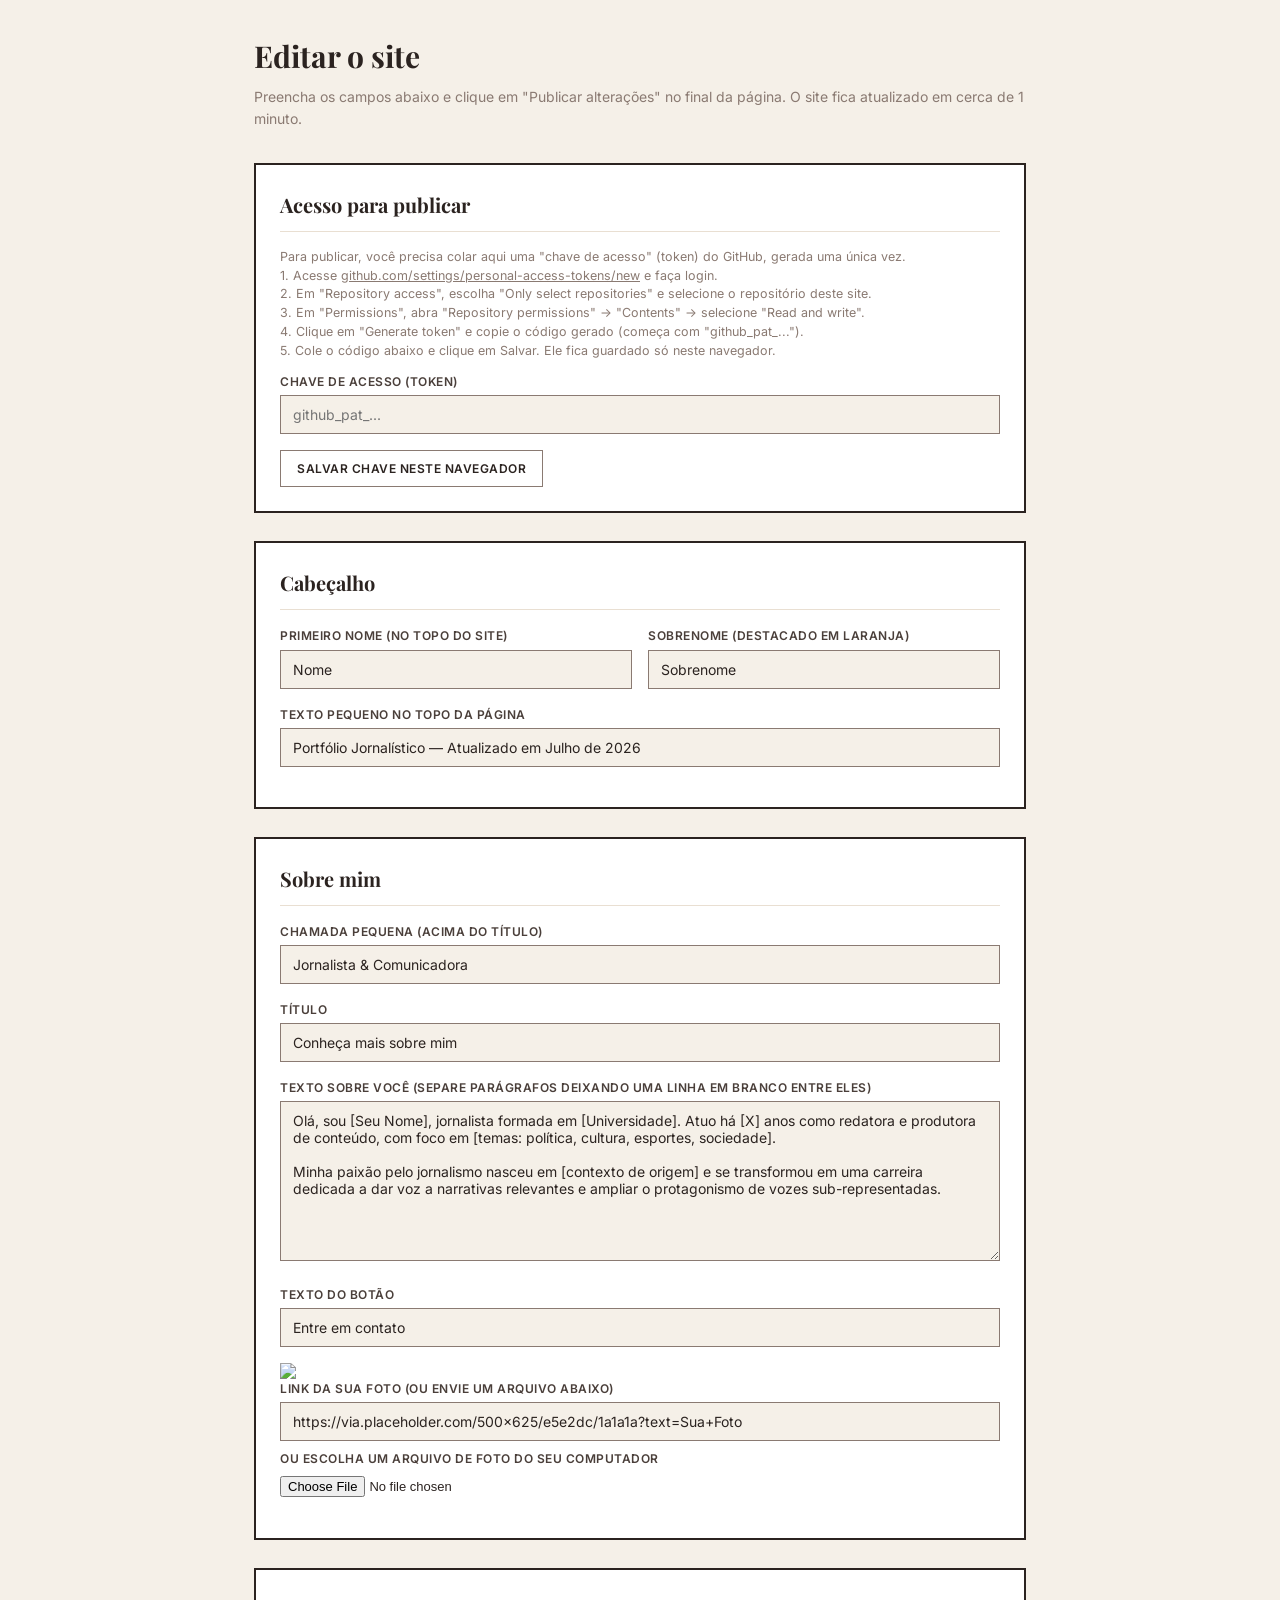
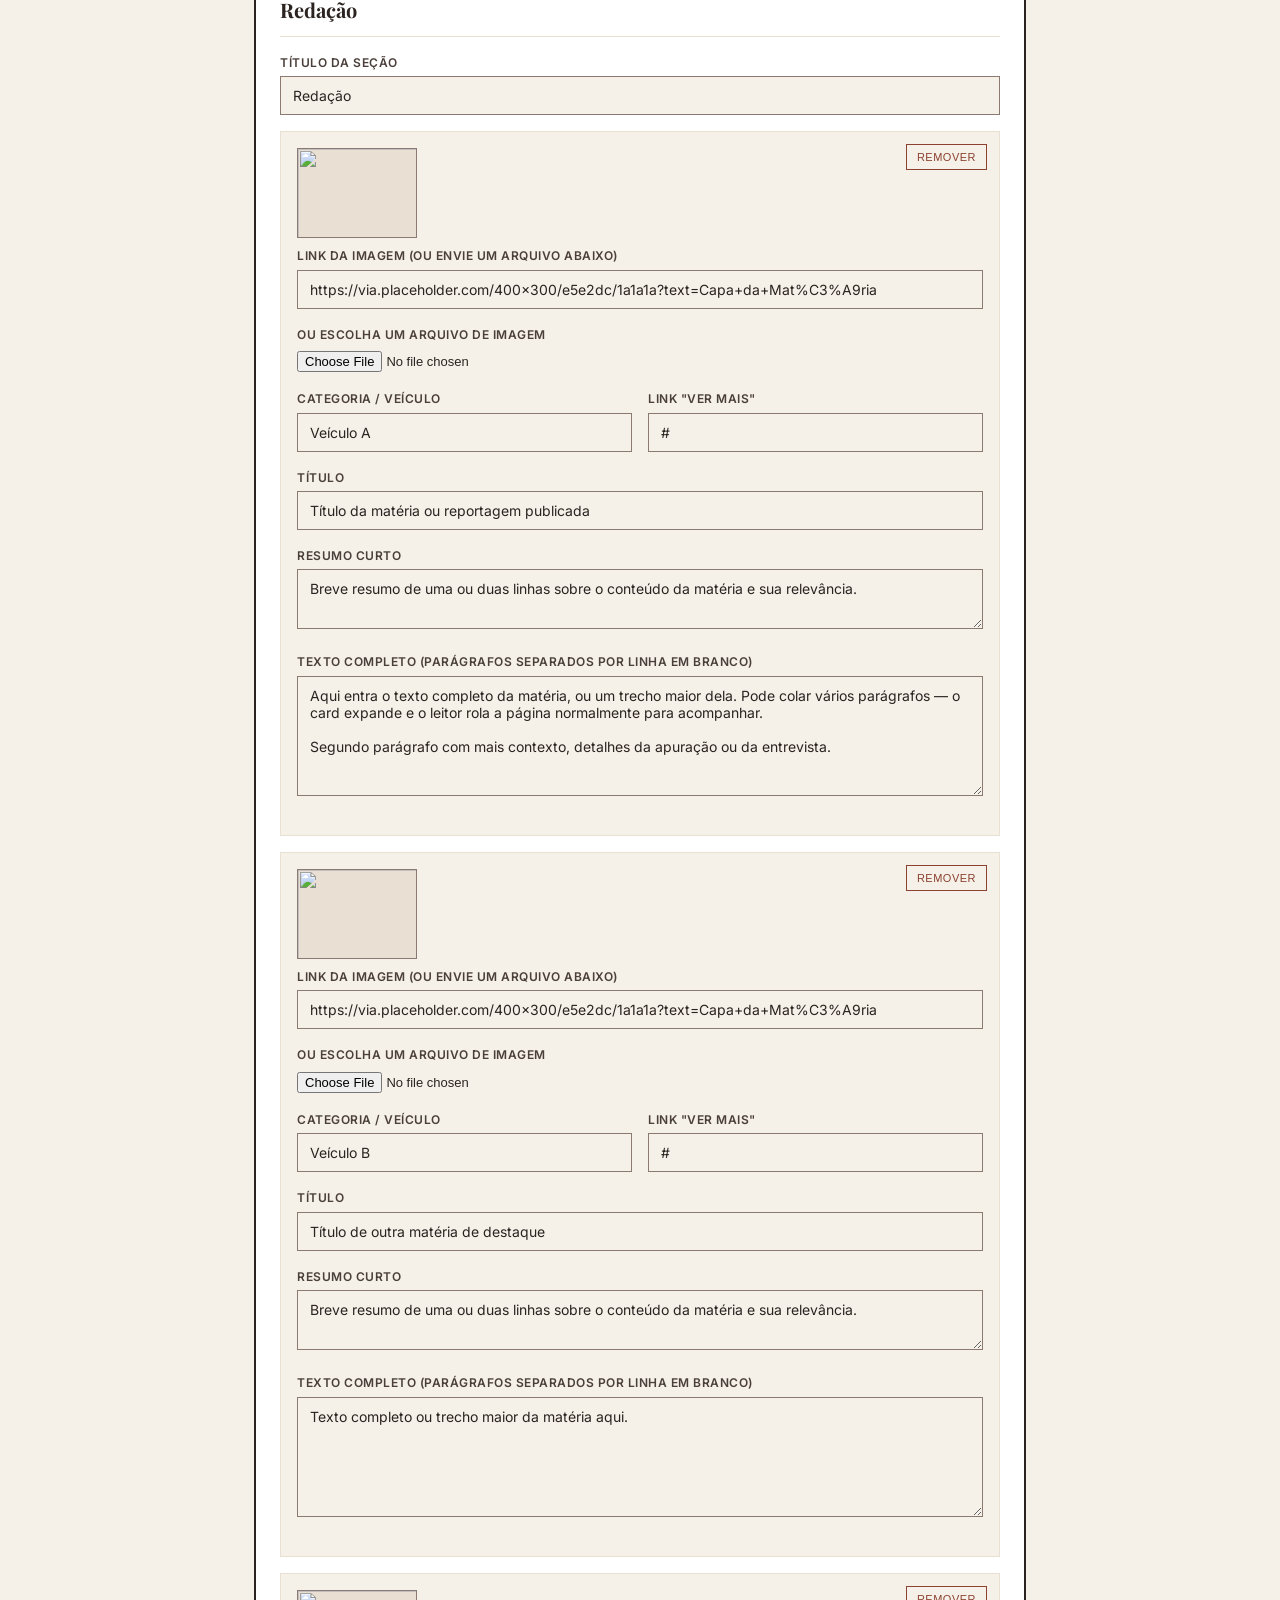
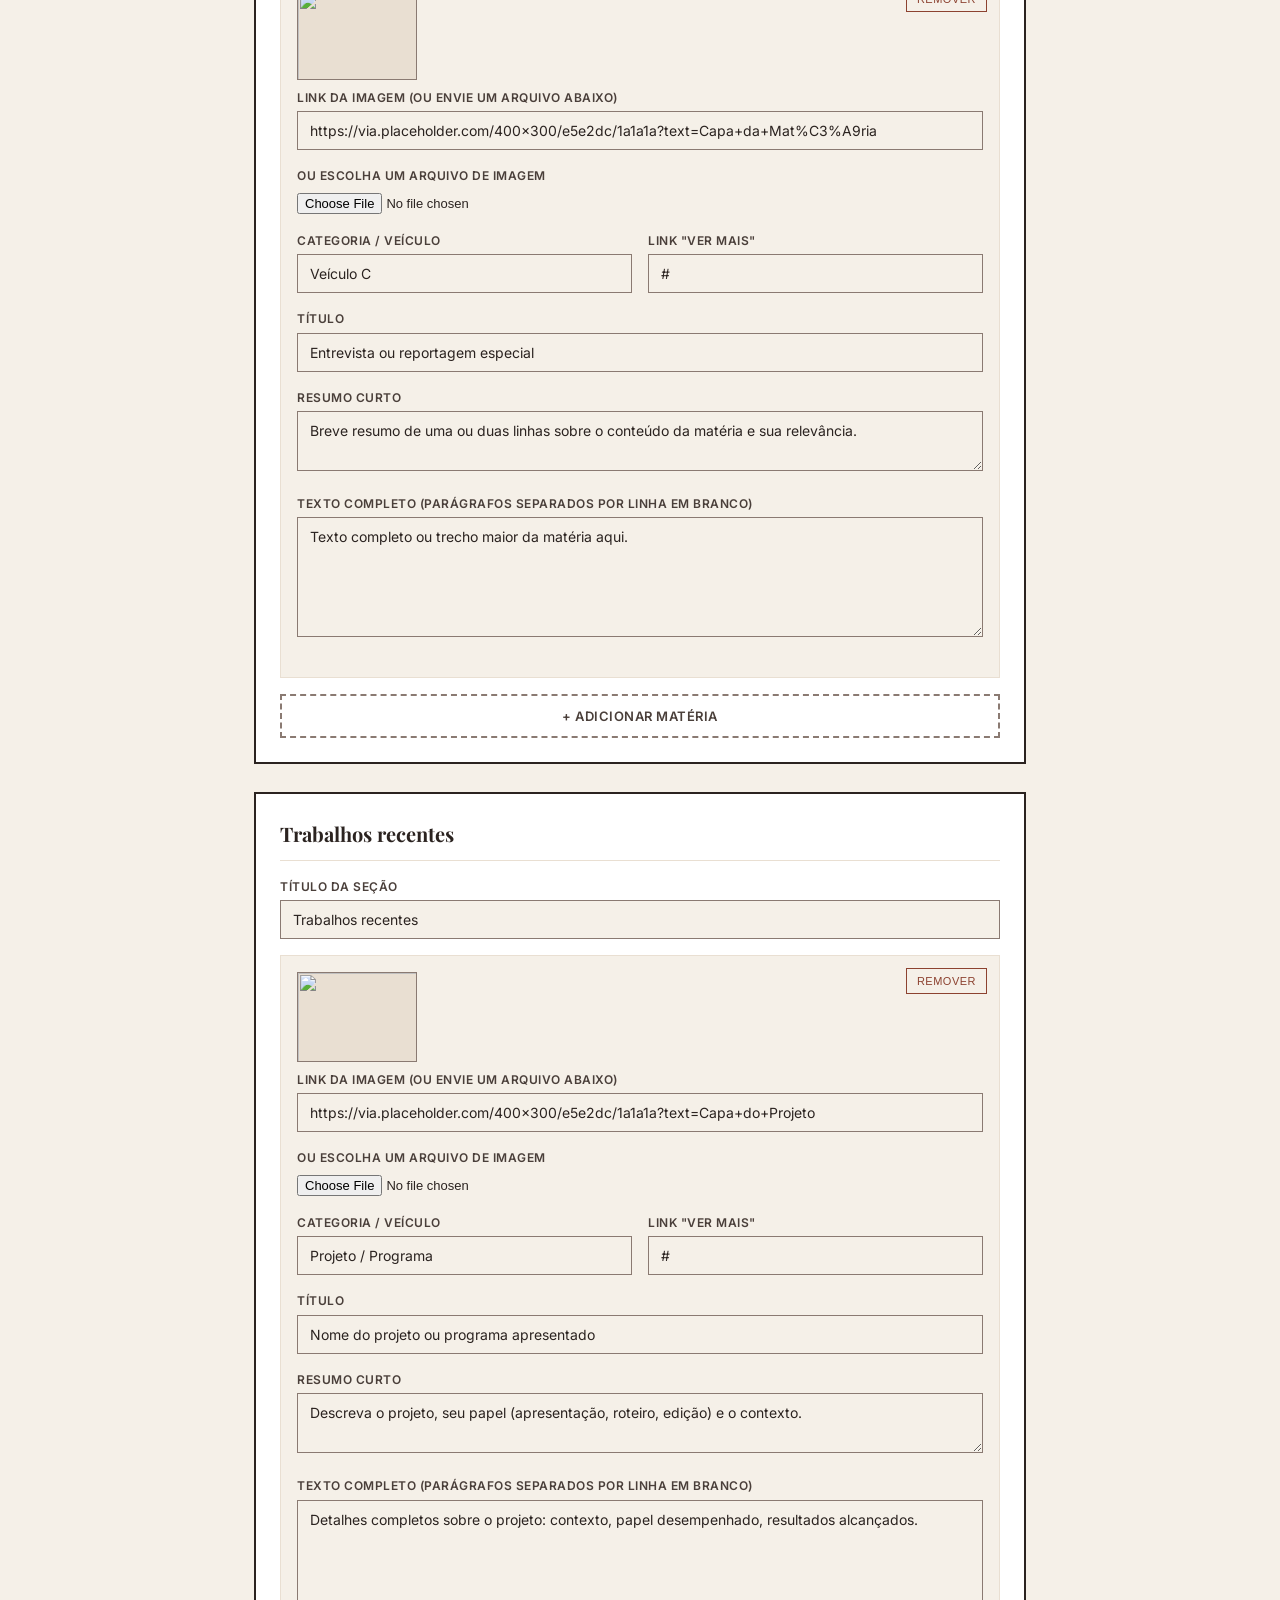
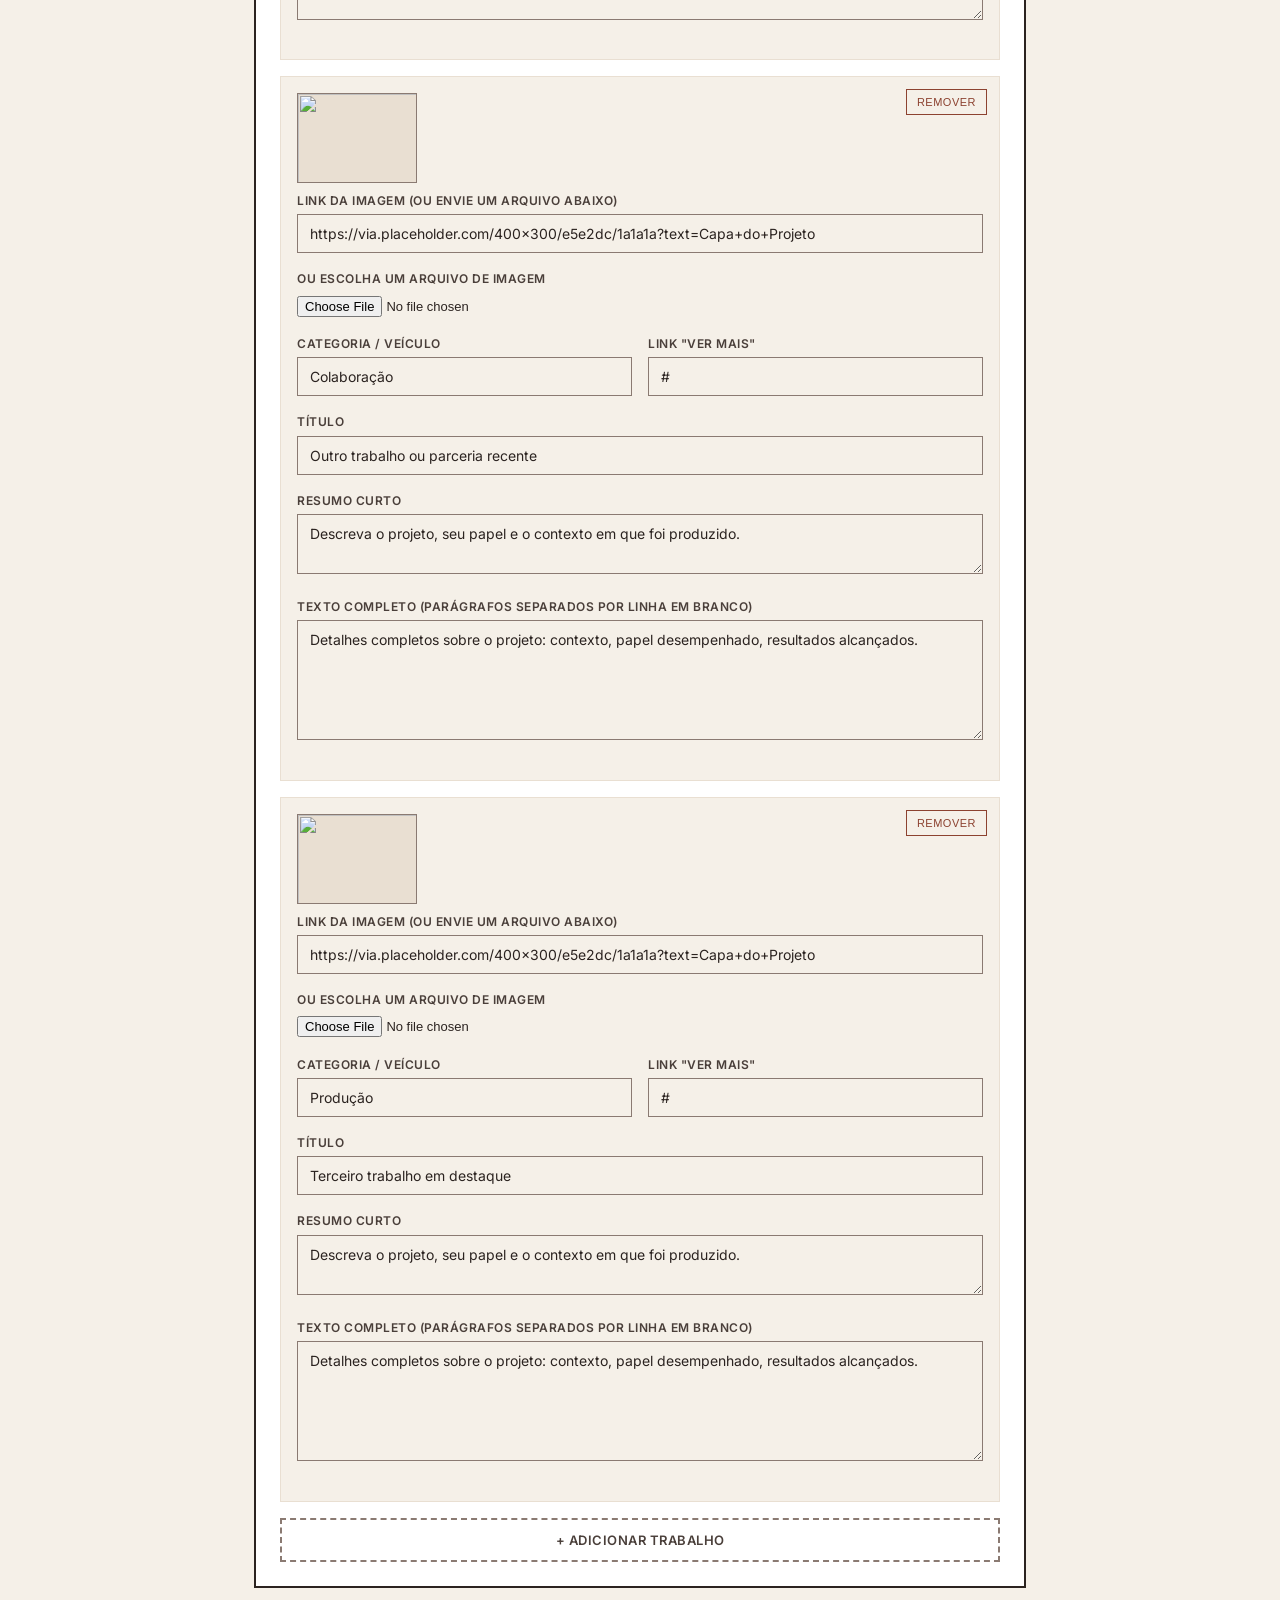
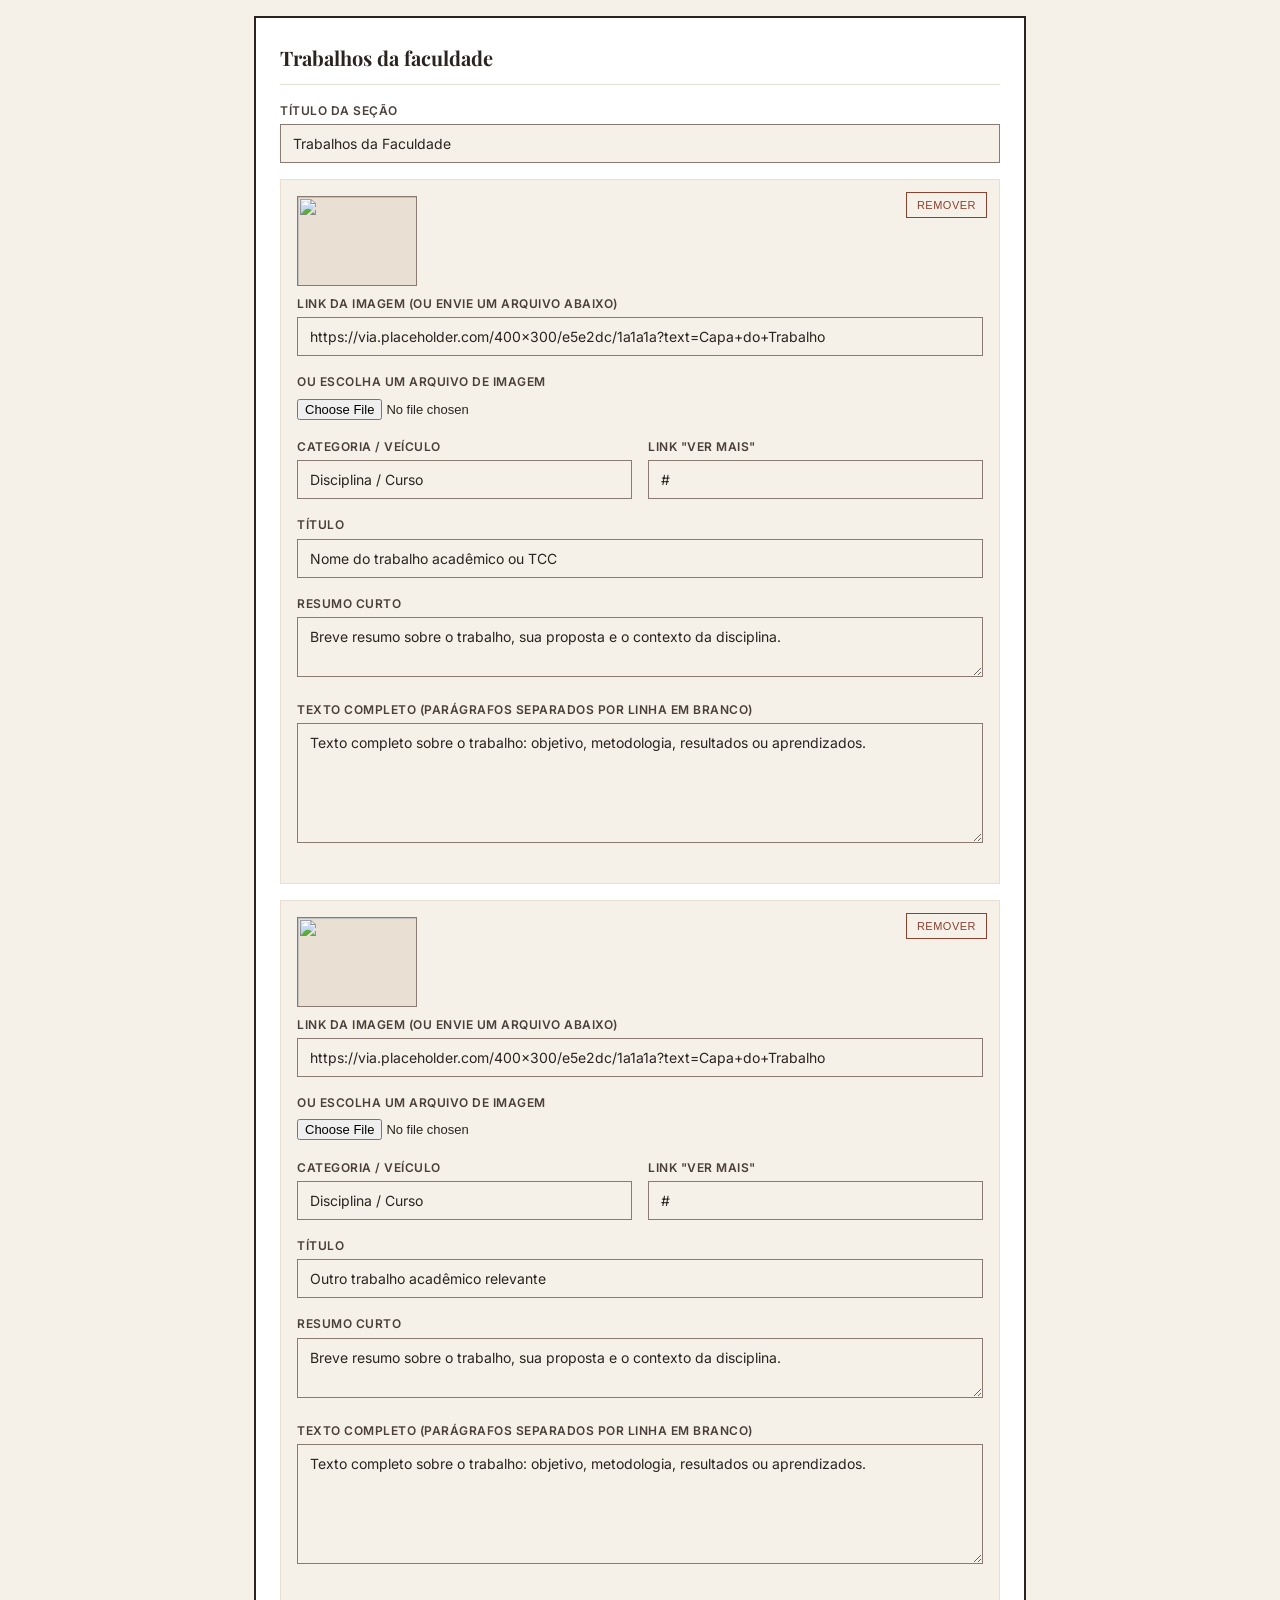
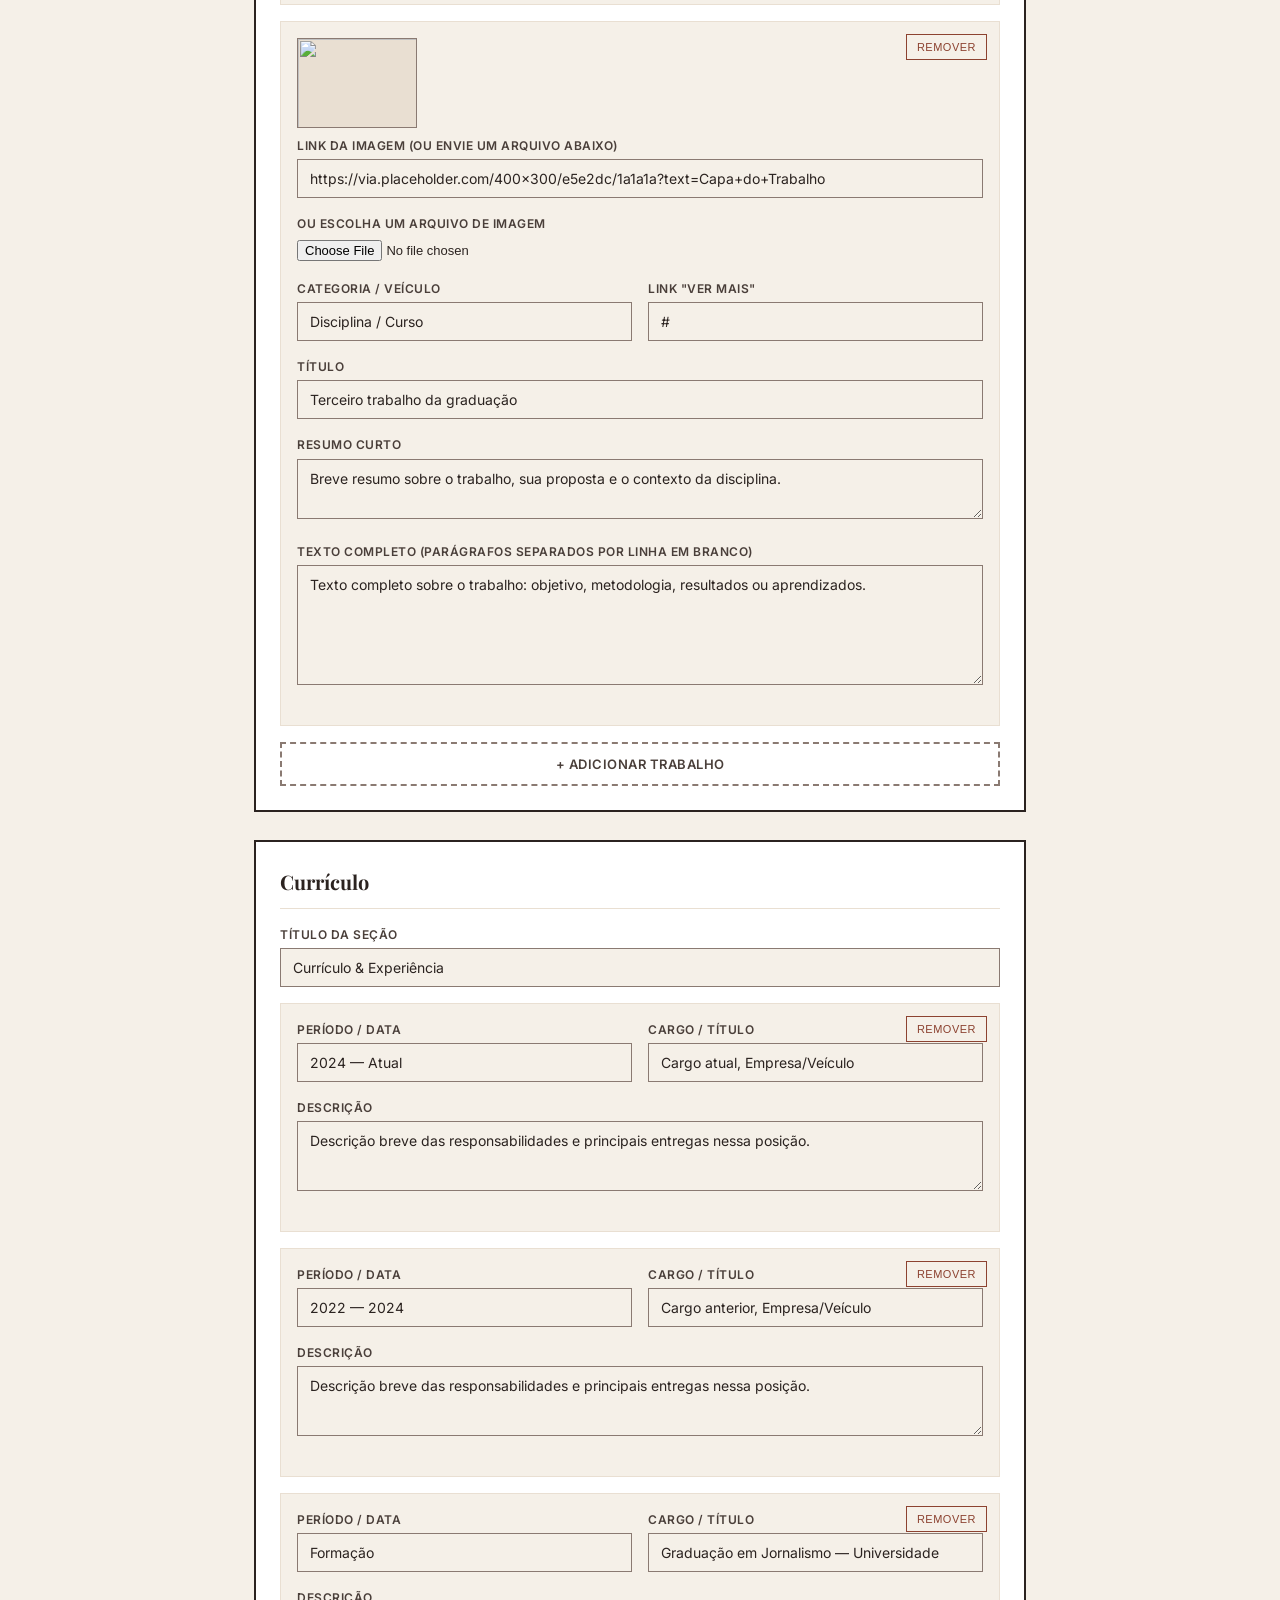
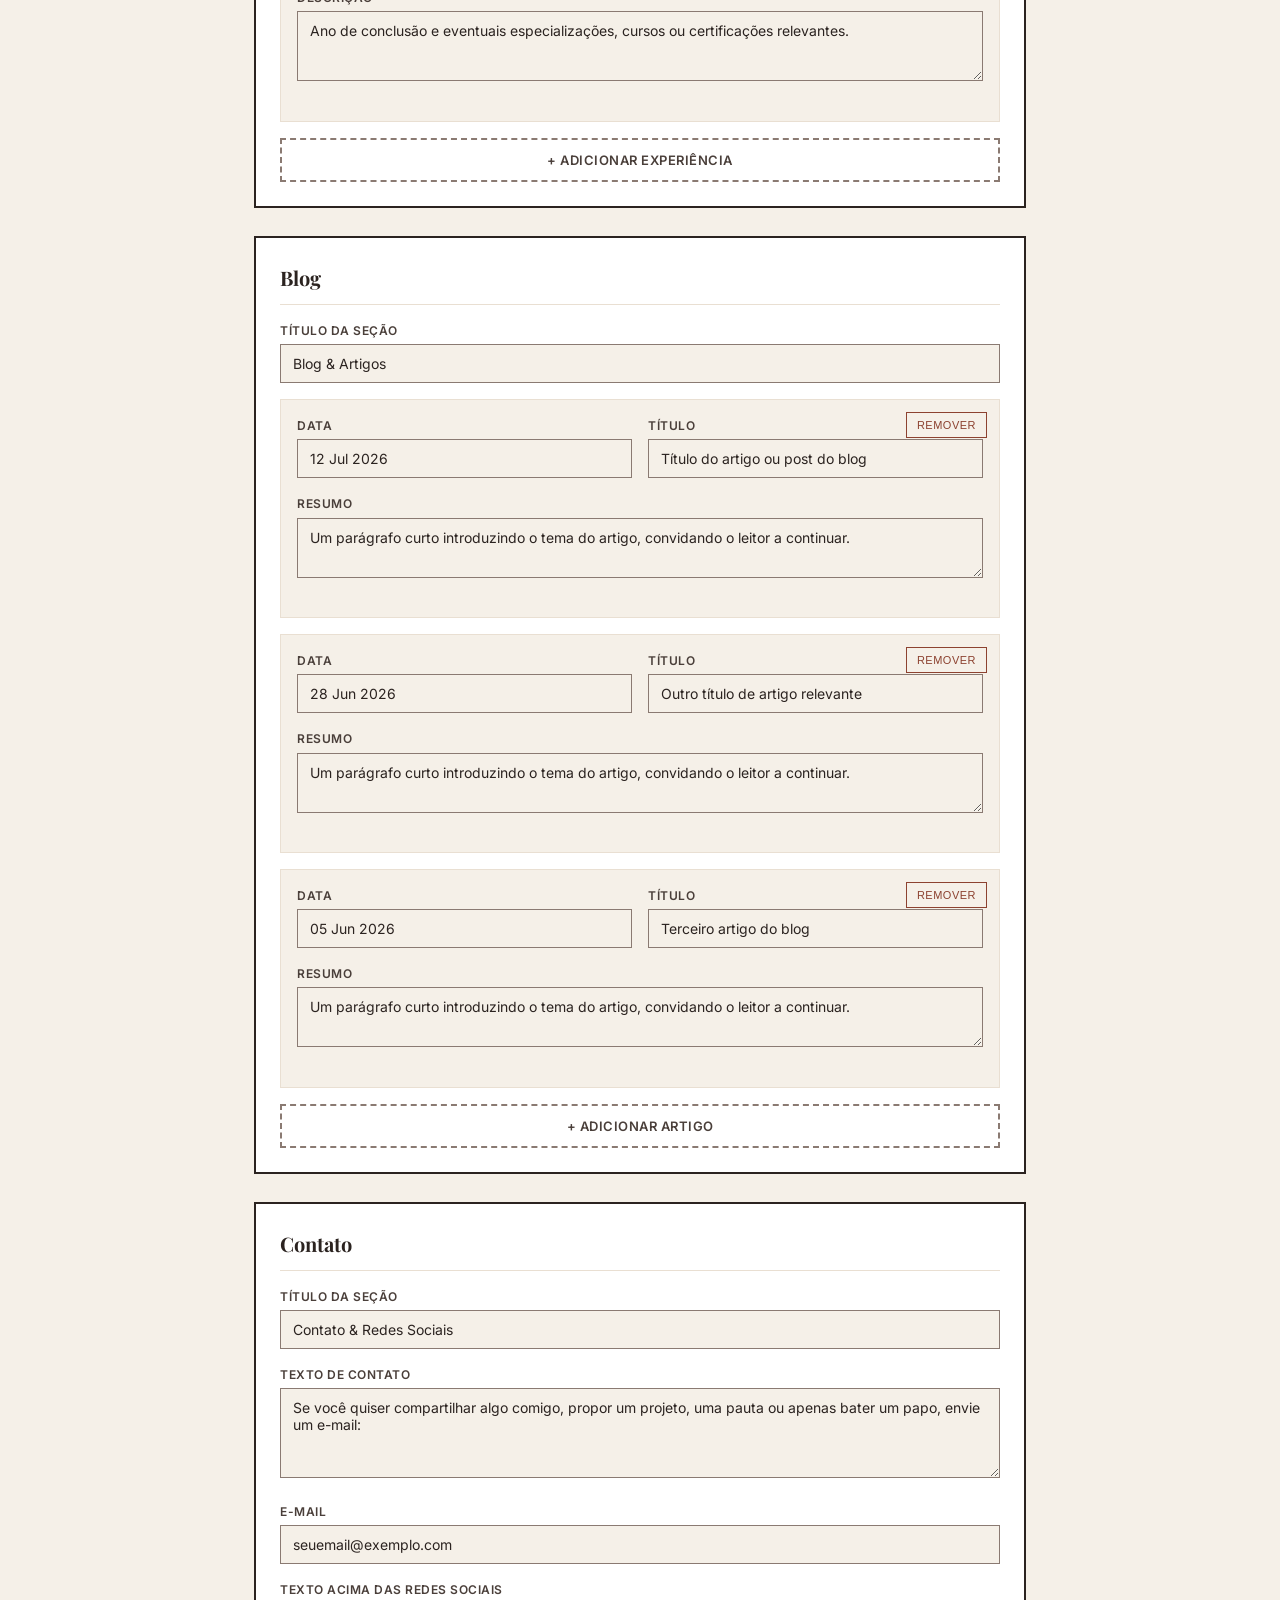
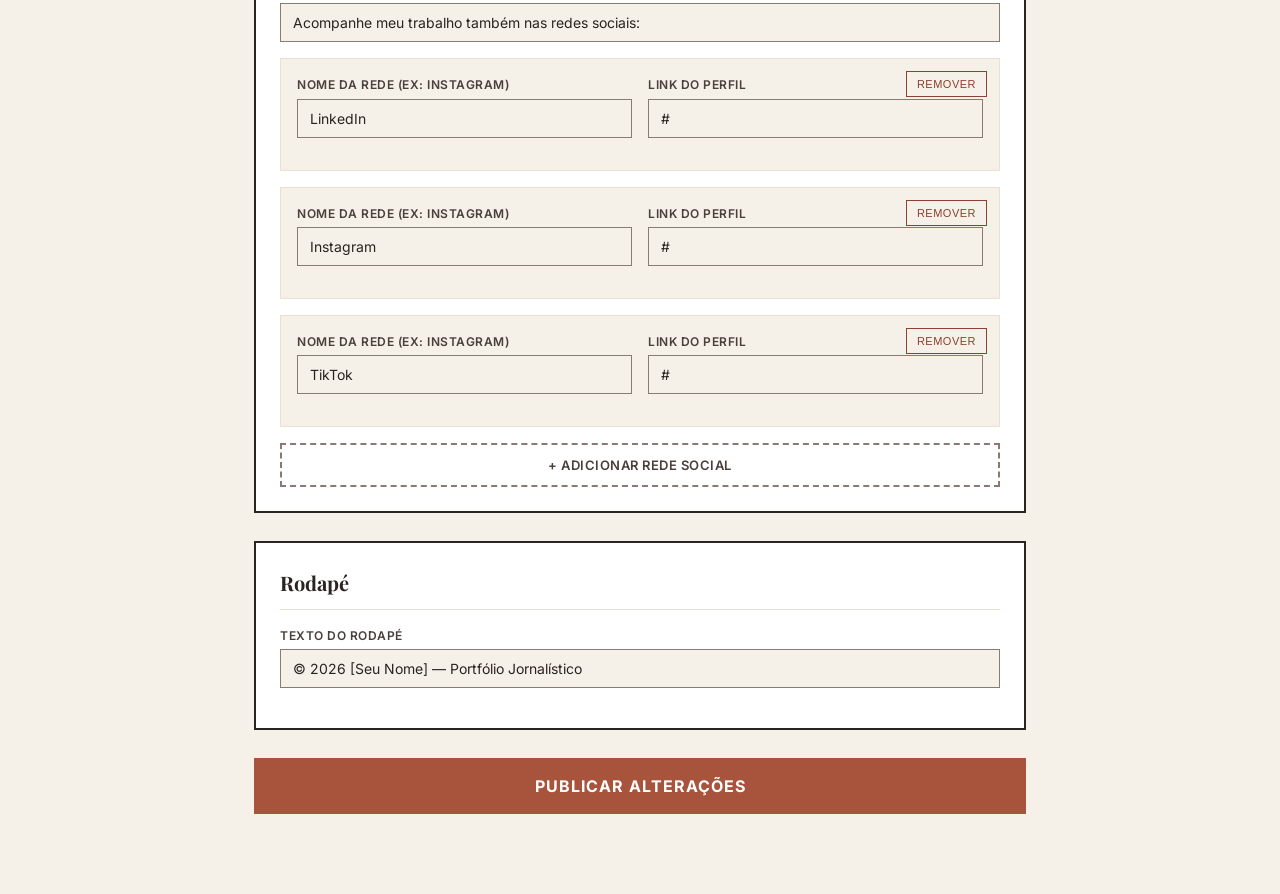
==== admin.html @ e61d6f61 "Site do portfólio com painel de edição via GitHub" ====
<!DOCTYPE html>
<html lang="pt-BR">
<head>
<meta charset="UTF-8">
<meta name="viewport" content="width=device-width, initial-scale=1.0">
<title>Editar Site — Painel</title>
<meta name="robots" content="noindex, nofollow">
<link rel="preconnect" href="https://fonts.googleapis.com">
<link rel="preconnect" href="https://fonts.gstatic.com" crossorigin>
<link href="https://fonts.googleapis.com/css2?family=Inter:wght@400;600;700&family=Playfair+Display:wght@700;900&display=swap" rel="stylesheet">
<link rel="stylesheet" href="style.css">
<link rel="stylesheet" href="admin.css">
</head>
<body>

<h1>Editar o site</h1>
<p class="subtitulo">Preencha os campos abaixo e clique em "Publicar alterações" no final da página. O site fica atualizado em cerca de 1 minuto.</p>

<div id="painel-token" class="painel">
  <h2>Acesso para publicar</h2>
  <div id="token-oculto">
    <p class="ajuda">
      Para publicar, você precisa colar aqui uma "chave de acesso" (token) do GitHub, gerada uma única vez.
      <br>1. Acesse <a href="https://github.com/settings/personal-access-tokens/new" target="_blank">github.com/settings/personal-access-tokens/new</a> e faça login.
      <br>2. Em "Repository access", escolha "Only select repositories" e selecione o repositório deste site.
      <br>3. Em "Permissions", abra "Repository permissions" → "Contents" → selecione "Read and write".
      <br>4. Clique em "Generate token" e copie o código gerado (começa com "github_pat_...").
      <br>5. Cole o código abaixo e clique em Salvar. Ele fica guardado só neste navegador.
    </p>
    <div class="campo">
      <label for="input-token">Chave de acesso (token)</label>
      <input type="password" id="input-token" placeholder="github_pat_...">
    </div>
    <button class="btn-secundario" id="btn-salvar-token">Salvar chave neste navegador</button>
  </div>
  <div id="token-visivel" class="token-ok" style="display:none;">
    <span>Chave de acesso salva neste navegador.</span>
    <button class="btn-secundario" id="btn-esquecer-token">Esquecer chave</button>
  </div>
</div>

<div class="painel">
  <h2>Cabeçalho</h2>
  <div class="linha-2">
    <div class="campo">
      <label for="f-logo-primeiro">Primeiro nome (no topo do site)</label>
      <input type="text" id="f-logo-primeiro">
    </div>
    <div class="campo">
      <label for="f-logo-sobrenome">Sobrenome (destacado em laranja)</label>
      <input type="text" id="f-logo-sobrenome">
    </div>
  </div>
  <div class="campo">
    <label for="f-topo-data">Texto pequeno no topo da página</label>
    <input type="text" id="f-topo-data">
  </div>
</div>

<div class="painel">
  <h2>Sobre mim</h2>
  <div class="campo">
    <label for="f-hero-kicker">Chamada pequena (acima do título)</label>
    <input type="text" id="f-hero-kicker">
  </div>
  <div class="campo">
    <label for="f-hero-titulo">Título</label>
    <input type="text" id="f-hero-titulo">
  </div>
  <div class="campo">
    <label for="f-hero-paragrafos">Texto sobre você (separe parágrafos deixando uma linha em branco entre eles)</label>
    <textarea id="f-hero-paragrafos" style="min-height:160px;"></textarea>
  </div>
  <div class="campo">
    <label for="f-hero-botao">Texto do botão</label>
    <input type="text" id="f-hero-botao">
  </div>
  <div class="campo">
    <img class="capa-preview" id="f-hero-foto-preview" src="">
    <label for="f-hero-foto-url">Link da sua foto (ou envie um arquivo abaixo)</label>
    <input type="url" id="f-hero-foto-url" placeholder="https://...">
    <label style="margin-top:8px;">Ou escolha um arquivo de foto do seu computador</label>
    <input type="file" id="f-hero-foto-arquivo" accept="image/*">
  </div>
</div>

<div class="painel">
  <h2>Redação</h2>
  <div class="campo"><label for="f-redacao-titulo">Título da seção</label><input type="text" id="f-redacao-titulo"></div>
  <div id="redacao-itens"></div>
  <button class="btn-adicionar" data-secao="redacao">+ Adicionar matéria</button>
</div>

<div class="painel">
  <h2>Trabalhos recentes</h2>
  <div class="campo"><label for="f-recentes-titulo">Título da seção</label><input type="text" id="f-recentes-titulo"></div>
  <div id="recentes-itens"></div>
  <button class="btn-adicionar" data-secao="recentes">+ Adicionar trabalho</button>
</div>

<div class="painel">
  <h2>Trabalhos da faculdade</h2>
  <div class="campo"><label for="f-faculdade-titulo">Título da seção</label><input type="text" id="f-faculdade-titulo"></div>
  <div id="faculdade-itens"></div>
  <button class="btn-adicionar" data-secao="faculdade">+ Adicionar trabalho</button>
</div>

<div class="painel">
  <h2>Currículo</h2>
  <div class="campo"><label for="f-curriculo-titulo">Título da seção</label><input type="text" id="f-curriculo-titulo"></div>
  <div id="curriculo-itens"></div>
  <button class="btn-adicionar" data-secao="curriculo">+ Adicionar experiência</button>
</div>

<div class="painel">
  <h2>Blog</h2>
  <div class="campo"><label for="f-blog-titulo">Título da seção</label><input type="text" id="f-blog-titulo"></div>
  <div id="blog-itens"></div>
  <button class="btn-adicionar" data-secao="blog">+ Adicionar artigo</button>
</div>

<div class="painel">
  <h2>Contato</h2>
  <div class="campo"><label for="f-contato-titulo">Título da seção</label><input type="text" id="f-contato-titulo"></div>
  <div class="campo"><label for="f-contato-texto">Texto de contato</label><textarea id="f-contato-texto"></textarea></div>
  <div class="campo"><label for="f-contato-email">E-mail</label><input type="email" id="f-contato-email"></div>
  <div class="campo"><label for="f-contato-redes-texto">Texto acima das redes sociais</label><input type="text" id="f-contato-redes-texto"></div>
  <div id="contato-redes-itens"></div>
  <button class="btn-adicionar" data-secao="redes">+ Adicionar rede social</button>
</div>

<div class="painel">
  <h2>Rodapé</h2>
  <div class="campo"><label for="f-footer">Texto do rodapé</label><input type="text" id="f-footer"></div>
</div>

<button class="btn-publicar" id="btn-publicar">Publicar alterações</button>
<div class="status" id="status"></div>

<script src="content.js"></script>
<script src="admin.js"></script>
</body>
</html>
---- style.css ----
:root{
  --preto:#2b2320;
  --cinza-escuro:#4a3f3a;
  --cinza-medio:#8a7a72;
  --cinza-claro:#e9dfd2;
  --papel:#f5f0e8;
  --terracota:#a8543c;
  --terracota-escuro:#8c4230;
  --destaque:#a8543c;
  --linha:#2b2320;
}
*{margin:0;padding:0;box-sizing:border-box;}
body{
  font-family:'Source Serif Pro', serif;
  background:var(--papel);
  color:var(--preto);
  line-height:1.6;
}
a{color:inherit;text-decoration:none;}
img{max-width:100%;display:block;}
.container{max-width:1100px;margin:0 auto;padding:0 24px;}

/* HEADER */
header{
  border-bottom:3px solid var(--linha);
  background:var(--papel);
  position:sticky;top:0;z-index:50;
}
.topo-data{
  font-family:'Inter',sans-serif;
  font-size:11px;
  letter-spacing:1.5px;
  text-transform:uppercase;
  color:var(--cinza-medio);
  text-align:center;
  padding:8px 0;
  border-bottom:1px solid var(--cinza-claro);
}
.header-main{
  display:flex;justify-content:space-between;align-items:center;
  padding:20px 24px;
  max-width:1100px;margin:0 auto;
  flex-wrap:wrap;gap:16px;
}
.logo{
  font-family:'Playfair Display',serif;
  font-weight:900;
  font-size:34px;
  letter-spacing:0.5px;
}
.logo span{color:var(--terracota);}
nav ul{
  display:flex;gap:28px;list-style:none;
  font-family:'Inter',sans-serif;
  font-size:13px;
  letter-spacing:1px;
  text-transform:uppercase;
  font-weight:600;
}
nav a{position:relative;padding-bottom:4px;}
nav a:hover{color:var(--destaque);}

/* HERO / SOBRE MIM */
.hero{
  padding:64px 0 56px;
  background:var(--terracota);
  color:#fff;
  border-bottom:3px double var(--linha);
}
.hero-grid{
  display:grid;
  grid-template-columns:1.3fr 0.9fr;
  gap:56px;
  align-items:center;
}
.hero-kicker{
  font-family:'Inter',sans-serif;
  font-size:12px;
  letter-spacing:3px;
  text-transform:uppercase;
  color:#f3e6dd;
  font-weight:600;
  margin-bottom:14px;
}
.hero h1{
  font-family:'Playfair Display',serif;
  font-size:44px;
  line-height:1.15;
  margin-bottom:20px;
  color:#fff;
}
.hero p{
  font-size:18px;
  color:#f3e6dd;
  margin-bottom:16px;
}
.hero-foto{
  width:100%;
  aspect-ratio:4/5;
  object-fit:cover;
  filter:grayscale(15%);
  border:3px solid #fff;
}
.btn{
  display:inline-block;
  margin-top:12px;
  padding:12px 28px;
  background:#fff;
  color:var(--terracota-escuro);
  font-family:'Inter',sans-serif;
  font-size:13px;
  letter-spacing:1.5px;
  text-transform:uppercase;
  font-weight:600;
  border:1px solid #fff;
  transition:.2s;
}
.btn:hover{background:transparent;color:#fff;}

/* SECTION TITLES */
.secao{padding:64px 0;}
.secao + .secao{border-top:1px solid var(--cinza-claro);}
.secao-titulo{
  display:flex;align-items:center;gap:16px;
  margin-bottom:40px;
}
.secao-titulo h2{
  font-family:'Playfair Display',serif;
  font-size:30px;
  white-space:nowrap;
}
.secao-titulo::after{
  content:"";flex:1;height:2px;background:var(--linha);
}

/* PORTFÓLIO / REDAÇÃO - cards estilo quadrinho/revista, interativos */
.grid-materias{
  display:grid;
  grid-template-columns:repeat(3,1fr);
  gap:32px;
}
.materia{
  background:#fff;
  border:2px solid var(--linha);
  box-shadow:6px 6px 0 var(--cinza-claro);
  cursor:pointer;
  overflow:hidden;
  transition:transform .15s ease, box-shadow .15s ease;
}
.materia:hover{
  transform:translate(-2px,-2px);
  box-shadow:8px 8px 0 var(--destaque);
}
.materia-capa{
  width:100%;
  aspect-ratio:4/3;
  object-fit:cover;
  border-bottom:2px solid var(--linha);
  filter:grayscale(20%);
}
.materia-corpo{padding:20px;}
.materia-tag{
  font-family:'Inter',sans-serif;
  font-size:11px;letter-spacing:1.5px;text-transform:uppercase;
  color:var(--destaque);font-weight:600;margin-bottom:8px;display:block;
}
.materia h3{
  font-family:'Playfair Display',serif;
  font-size:20px;margin-bottom:8px;line-height:1.3;
}
.materia-resumo{font-size:14.5px;color:var(--cinza-medio);margin-bottom:10px;}
.materia-toggle{
  font-family:'Inter',sans-serif;
  font-size:12px;font-weight:600;letter-spacing:0.5px;
  text-transform:uppercase;color:var(--preto);
  display:flex;align-items:center;gap:6px;
}
.materia-toggle .seta{
  display:inline-block;transition:transform .2s ease;
  font-size:14px;
}
.materia.aberta .materia-toggle .seta{transform:rotate(180deg);}
.materia-completa{
  max-height:0;
  overflow-y:auto;
  overflow-x:hidden;
  transition:max-height .35s ease, padding .35s ease;
  font-size:14.5px;
  color:var(--cinza-escuro);
  border-top:0 solid var(--cinza-claro);
}
.materia.aberta .materia-completa{
  max-height:280px;
  padding-top:14px;
  margin-top:14px;
  border-top:1px dashed var(--cinza-claro);
}
.materia-completa::-webkit-scrollbar{width:6px;}
.materia-completa::-webkit-scrollbar-track{background:var(--cinza-claro);}
.materia-completa::-webkit-scrollbar-thumb{background:var(--terracota);border-radius:10px;}
.materia-completa p{margin-bottom:10px;}
.materia-completa a{
  font-family:'Inter',sans-serif;
  font-size:12px;font-weight:600;
  border-bottom:2px solid var(--destaque);
  padding-bottom:2px;display:inline-block;
}

/* CURRÍCULO / EXPERIÊNCIA - timeline */
.timeline{border-left:2px solid var(--linha);padding-left:32px;}
.timeline-item{margin-bottom:36px;position:relative;}
.timeline-item::before{
  content:"";position:absolute;left:-38px;top:6px;
  width:12px;height:12px;background:var(--destaque);border-radius:50%;
}
.timeline-data{
  font-family:'Inter',sans-serif;font-size:12px;
  letter-spacing:1px;color:var(--cinza-medio);text-transform:uppercase;
  margin-bottom:4px;
}
.timeline-item h3{font-family:'Playfair Display',serif;font-size:21px;margin-bottom:6px;}
.timeline-item p{font-size:15px;color:var(--cinza-escuro);}

/* BLOG */
.blog-lista{display:flex;flex-direction:column;gap:0;}
.blog-item{
  display:grid;grid-template-columns:120px 1fr;gap:24px;
  padding:24px 0;border-bottom:1px solid var(--cinza-claro);
  align-items:start;
}
.blog-data{font-family:'Inter',sans-serif;font-size:12px;color:var(--cinza-medio);letter-spacing:1px;}
.blog-item h3{font-family:'Playfair Display',serif;font-size:22px;margin-bottom:8px;}
.blog-item p{color:var(--cinza-escuro);font-size:15px;}

/* CONTATO */
.contato{
  background:var(--cinza-claro);color:var(--preto);
}
.contato .secao-titulo h2{color:var(--preto);}
.contato .secao-titulo::after{background:var(--cinza-medio);}
.contato-grid{
  display:grid;grid-template-columns:1fr 1fr;gap:48px;
}
.contato p{color:var(--cinza-escuro);margin-bottom:20px;font-size:16px;}
.contato-email{
  font-family:'Playfair Display',serif;
  font-size:26px;color:var(--terracota-escuro);
  border-bottom:1px solid var(--terracota);
  padding-bottom:6px;display:inline-block;
}
.redes{display:flex;gap:20px;margin-top:24px;}
.redes a{
  font-family:'Inter',sans-serif;font-size:13px;letter-spacing:1px;
  text-transform:uppercase;font-weight:600;color:var(--preto);
  border:1px solid var(--cinza-medio);padding:10px 18px;
}
.redes a:hover{border-color:var(--preto);background:rgba(0,0,0,.05);}

footer{
  text-align:center;padding:24px;
  font-family:'Inter',sans-serif;font-size:12px;
  color:var(--cinza-medio);border-top:1px solid var(--cinza-claro);
}

@media(max-width:800px){
  .hero-grid{grid-template-columns:1fr;}
  .hero-foto{max-width:280px;margin:0 auto;}
  .grid-materias{grid-template-columns:1fr;}
  .contato-grid{grid-template-columns:1fr;}
  nav ul{gap:16px;flex-wrap:wrap;}
  .header-main{flex-direction:column;align-items:flex-start;}
  .blog-item{grid-template-columns:1fr;}
}
---- admin.css ----
body{
  font-family:'Inter',sans-serif;
  max-width:820px;
  margin:0 auto;
  padding:32px 24px 80px;
}
h1{
  font-family:'Playfair Display',serif;
  font-size:30px;
  margin-bottom:6px;
}
.subtitulo{color:var(--cinza-medio);font-size:14px;margin-bottom:32px;}

.painel{
  background:#fff;
  border:2px solid var(--linha);
  padding:24px;
  margin-bottom:28px;
}
.painel h2{
  font-family:'Playfair Display',serif;
  font-size:20px;
  margin-bottom:16px;
  padding-bottom:10px;
  border-bottom:1px solid var(--cinza-claro);
}

label{
  display:block;
  font-size:12px;
  font-weight:600;
  letter-spacing:0.5px;
  text-transform:uppercase;
  color:var(--cinza-escuro);
  margin-bottom:4px;
}
.campo{margin-bottom:16px;}
input[type="text"], input[type="url"], input[type="email"], input[type="password"], textarea{
  width:100%;
  padding:10px 12px;
  font-family:'Inter',sans-serif;
  font-size:14px;
  border:1px solid var(--cinza-medio);
  background:var(--papel);
  color:var(--preto);
}
textarea{min-height:90px;resize:vertical;}
input[type="file"]{font-size:13px;}

.linha-2{display:grid;grid-template-columns:1fr 1fr;gap:16px;}

.item-editor{
  border:1px solid var(--cinza-claro);
  padding:16px;
  margin-bottom:16px;
  position:relative;
  background:var(--papel);
}
.item-editor .capa-preview{
  width:120px;height:90px;object-fit:cover;
  border:1px solid var(--cinza-medio);
  margin-bottom:8px;
  background:var(--cinza-claro);
}
.btn-remover{
  position:absolute;top:12px;right:12px;
  background:none;border:1px solid var(--terracota-escuro);
  color:var(--terracota-escuro);
  font-size:11px;letter-spacing:0.5px;text-transform:uppercase;
  padding:6px 10px;cursor:pointer;
}
.btn-remover:hover{background:var(--terracota-escuro);color:#fff;}

.btn-adicionar{
  background:none;
  border:2px dashed var(--cinza-medio);
  color:var(--cinza-escuro);
  padding:12px;width:100%;
  font-family:'Inter',sans-serif;
  font-size:13px;font-weight:600;letter-spacing:0.5px;text-transform:uppercase;
  cursor:pointer;
}
.btn-adicionar:hover{border-color:var(--terracota);color:var(--terracota-escuro);}

.btn-publicar{
  display:block;width:100%;
  padding:18px;
  background:var(--terracota);
  color:#fff;
  border:none;
  font-family:'Inter',sans-serif;
  font-size:16px;font-weight:700;letter-spacing:1px;text-transform:uppercase;
  cursor:pointer;
  margin-top:12px;
}
.btn-publicar:hover{background:var(--terracota-escuro);}
.btn-publicar:disabled{background:var(--cinza-medio);cursor:wait;}

.btn-secundario{
  background:none;border:1px solid var(--cinza-medio);
  color:var(--preto);padding:10px 16px;
  font-family:'Inter',sans-serif;font-size:12px;font-weight:600;
  letter-spacing:0.5px;text-transform:uppercase;cursor:pointer;
}
.btn-secundario:hover{border-color:var(--preto);}

.ajuda{font-size:12.5px;color:var(--cinza-medio);margin-bottom:12px;line-height:1.5;}
.ajuda a{text-decoration:underline;}

.status{
  padding:14px 16px;
  margin-top:16px;
  font-size:14px;
  display:none;
}
.status.ok{display:block;background:#e4f0e6;border:1px solid #3f7a4d;color:#1f4a29;}
.status.erro{display:block;background:#f5dedb;border:1px solid var(--terracota-escuro);color:var(--terracota-escuro);}
.status.carregando{display:block;background:var(--cinza-claro);border:1px solid var(--cinza-medio);color:var(--cinza-escuro);}

.token-ok{
  display:flex;justify-content:space-between;align-items:center;
  font-size:13px;color:#1f4a29;background:#e4f0e6;
  border:1px solid #3f7a4d;padding:10px 14px;margin-bottom:16px;
}
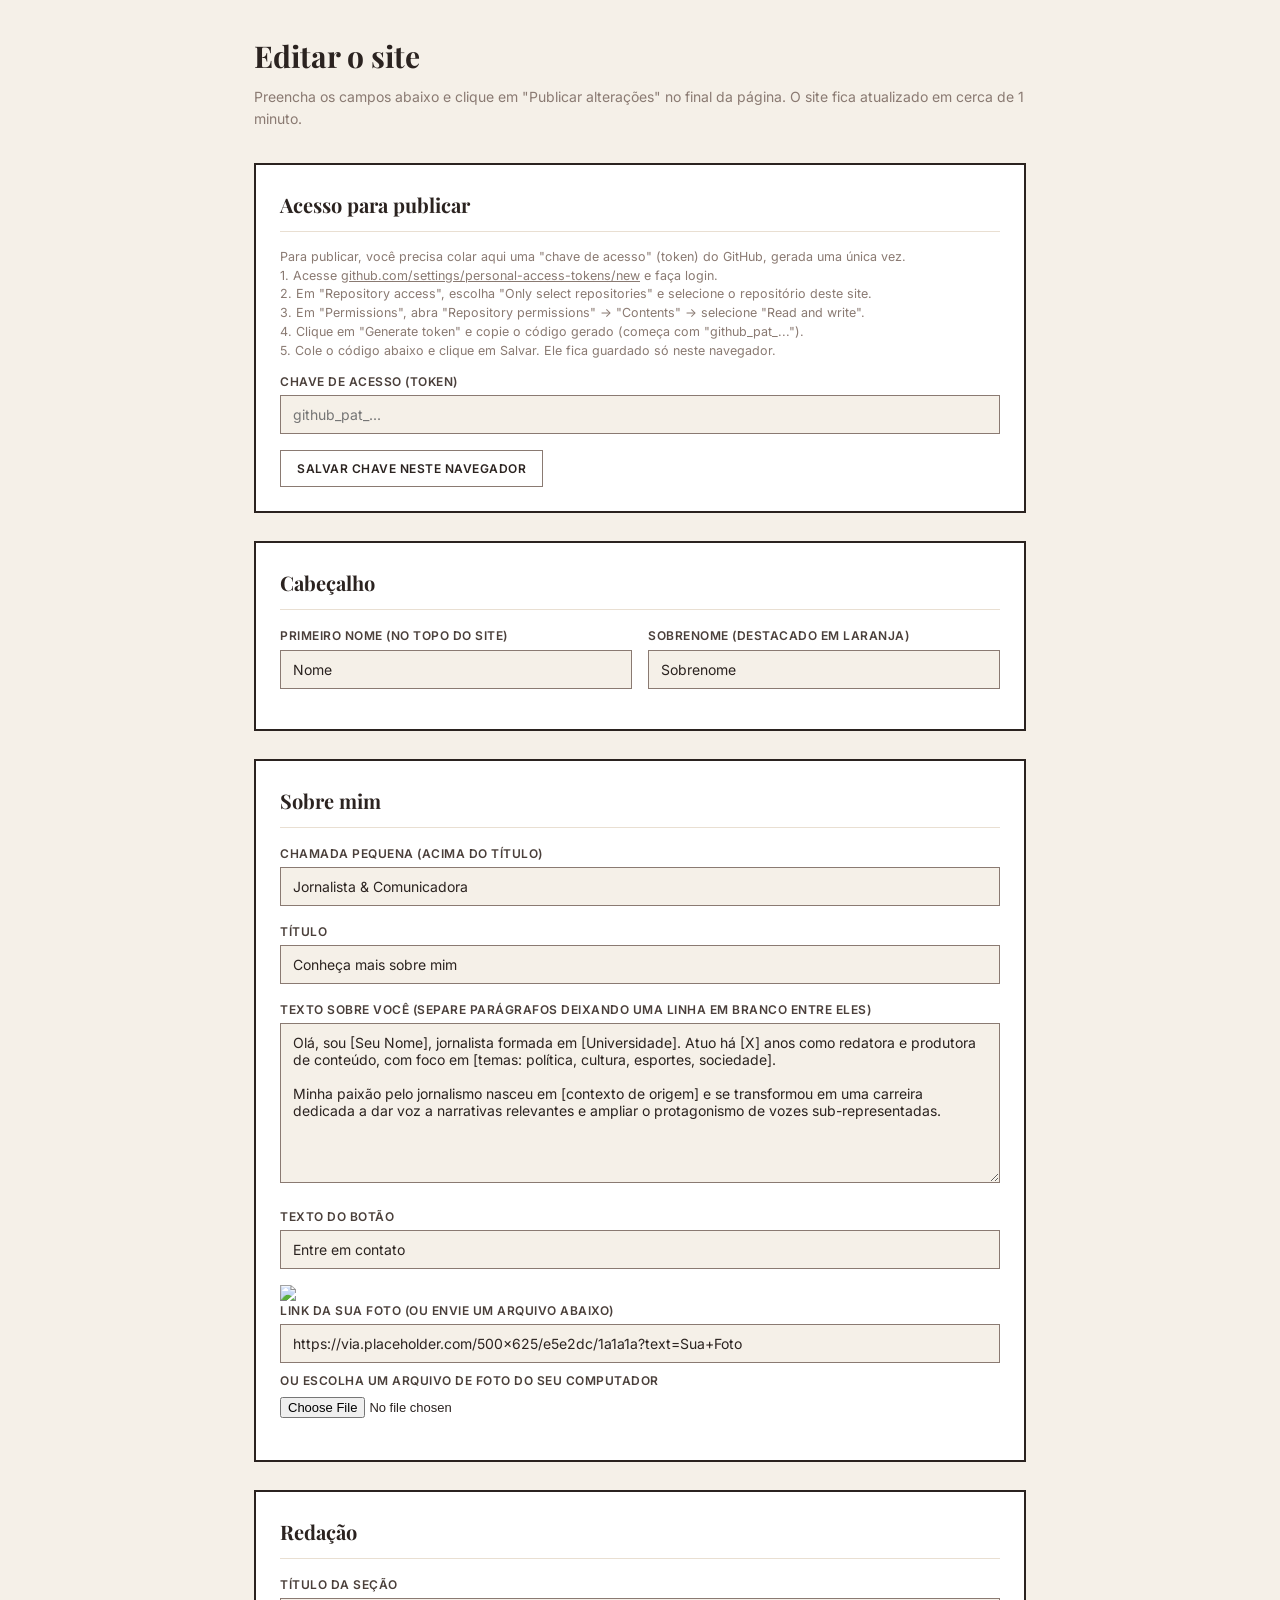
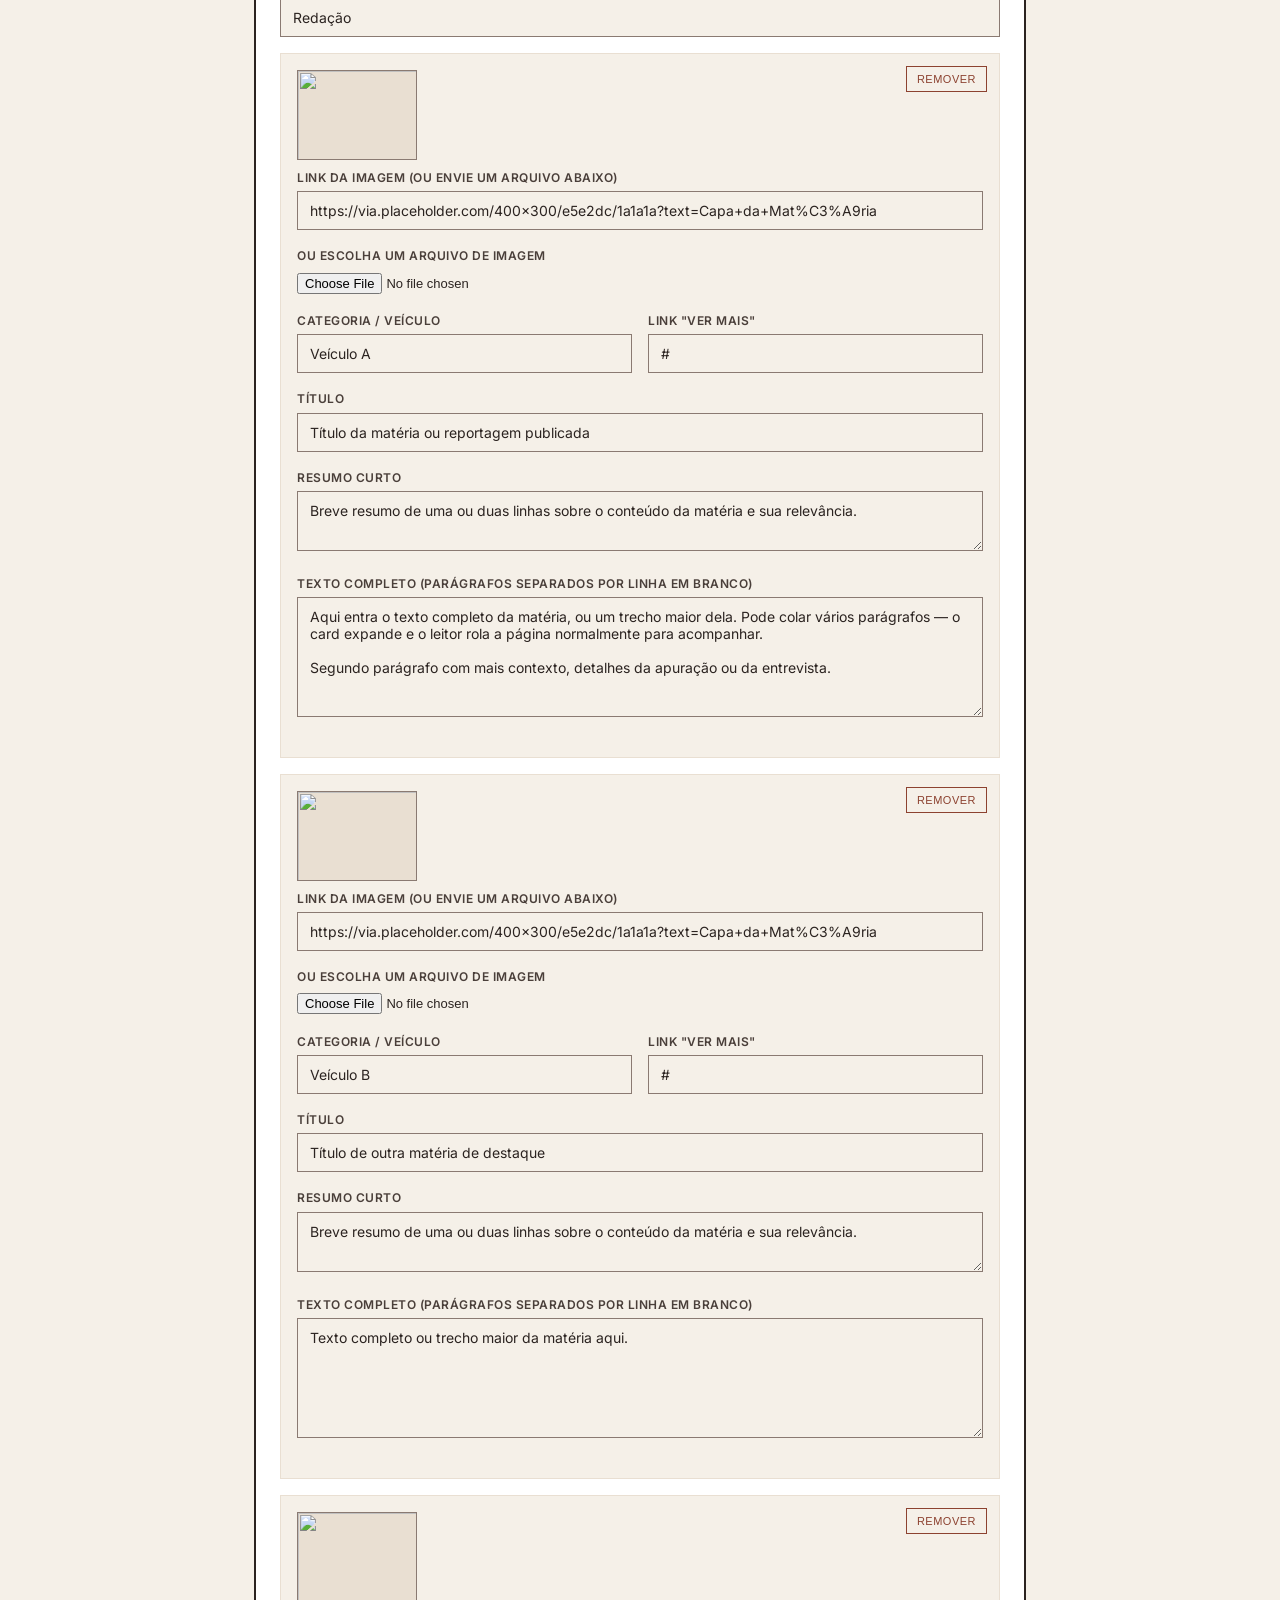
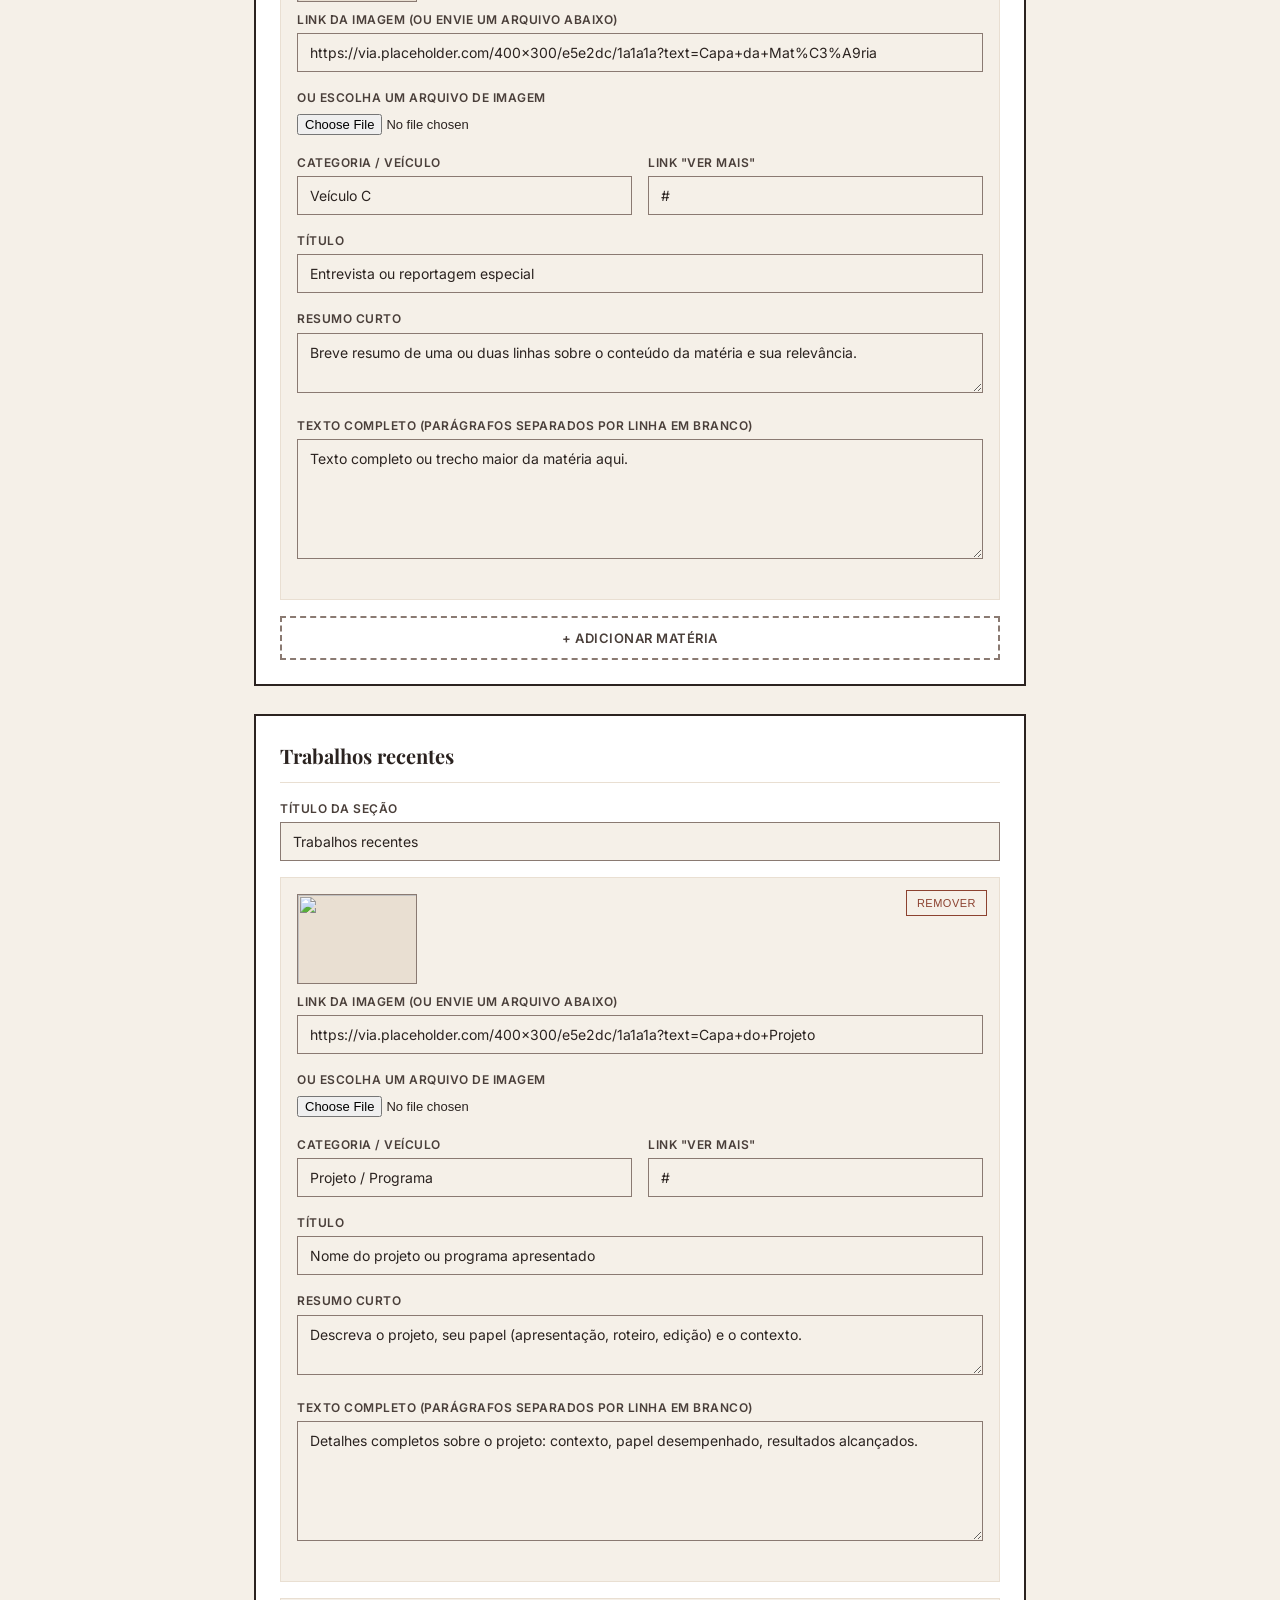
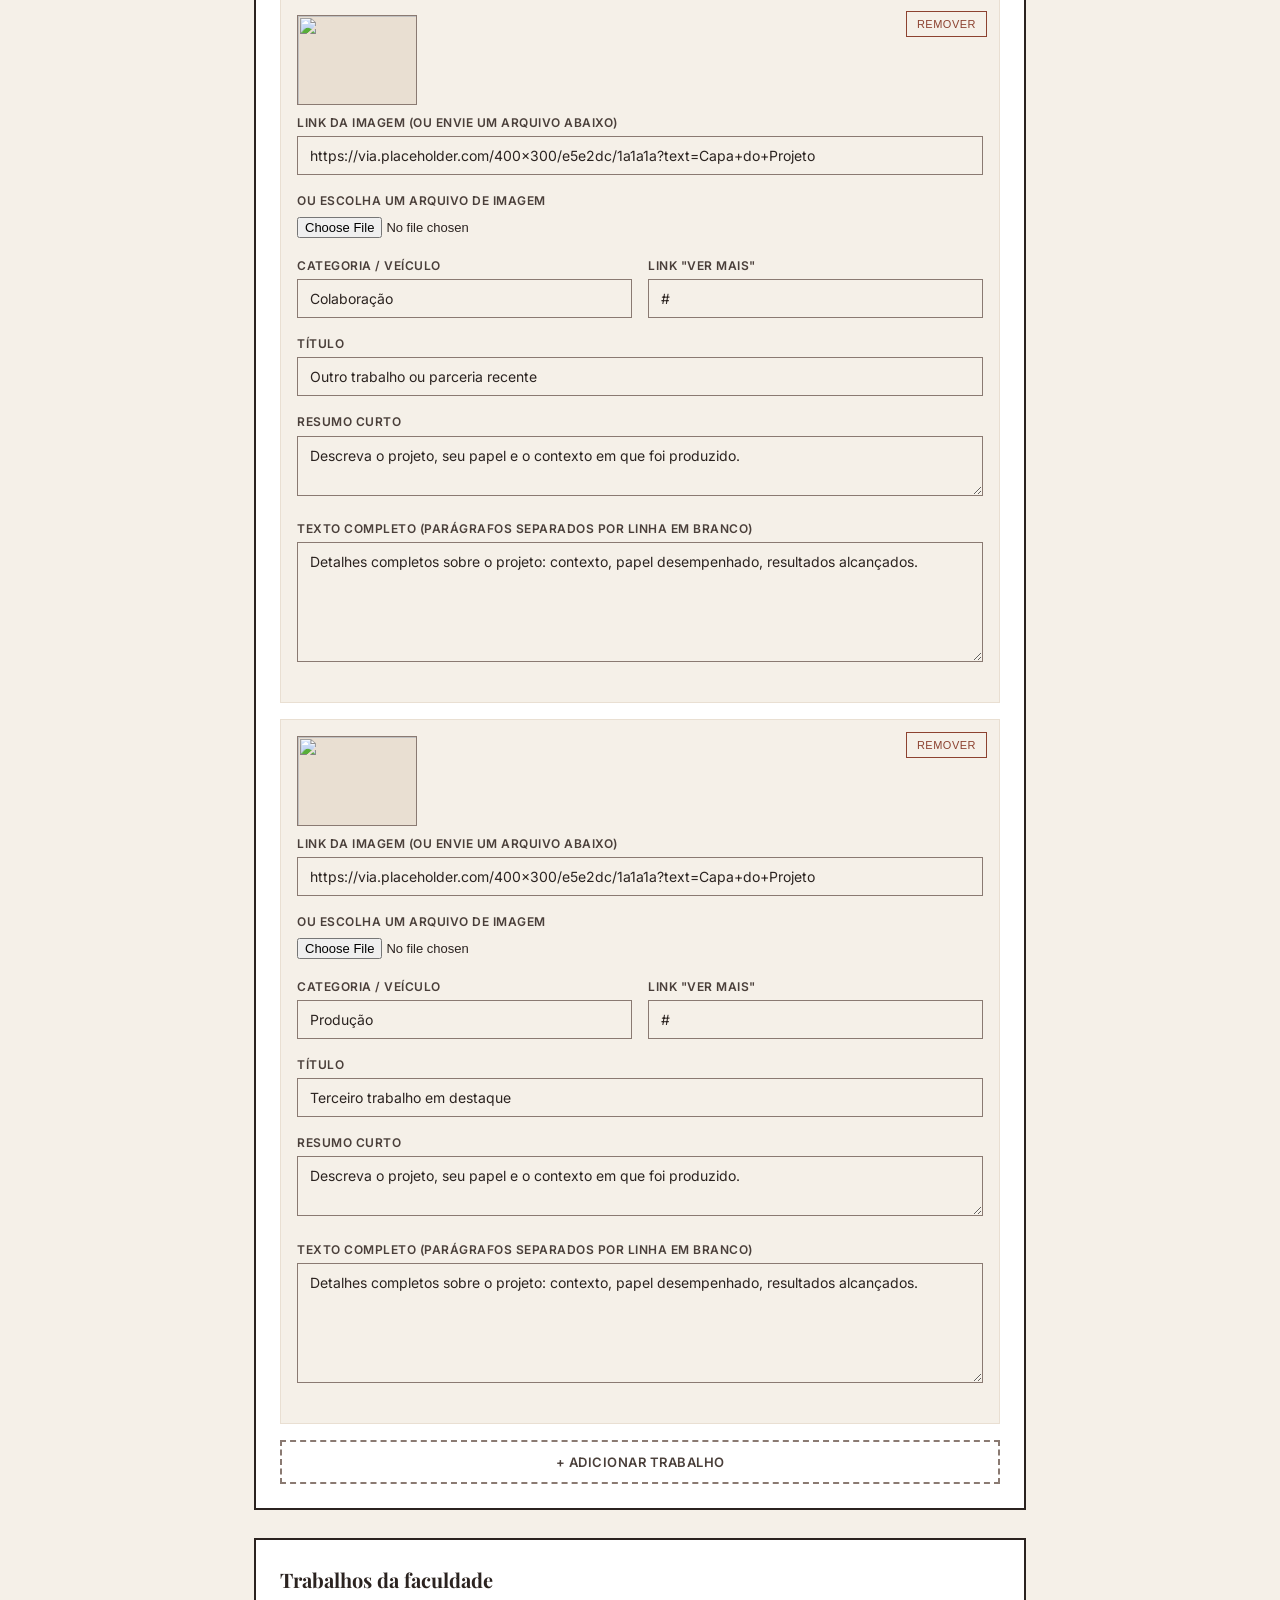
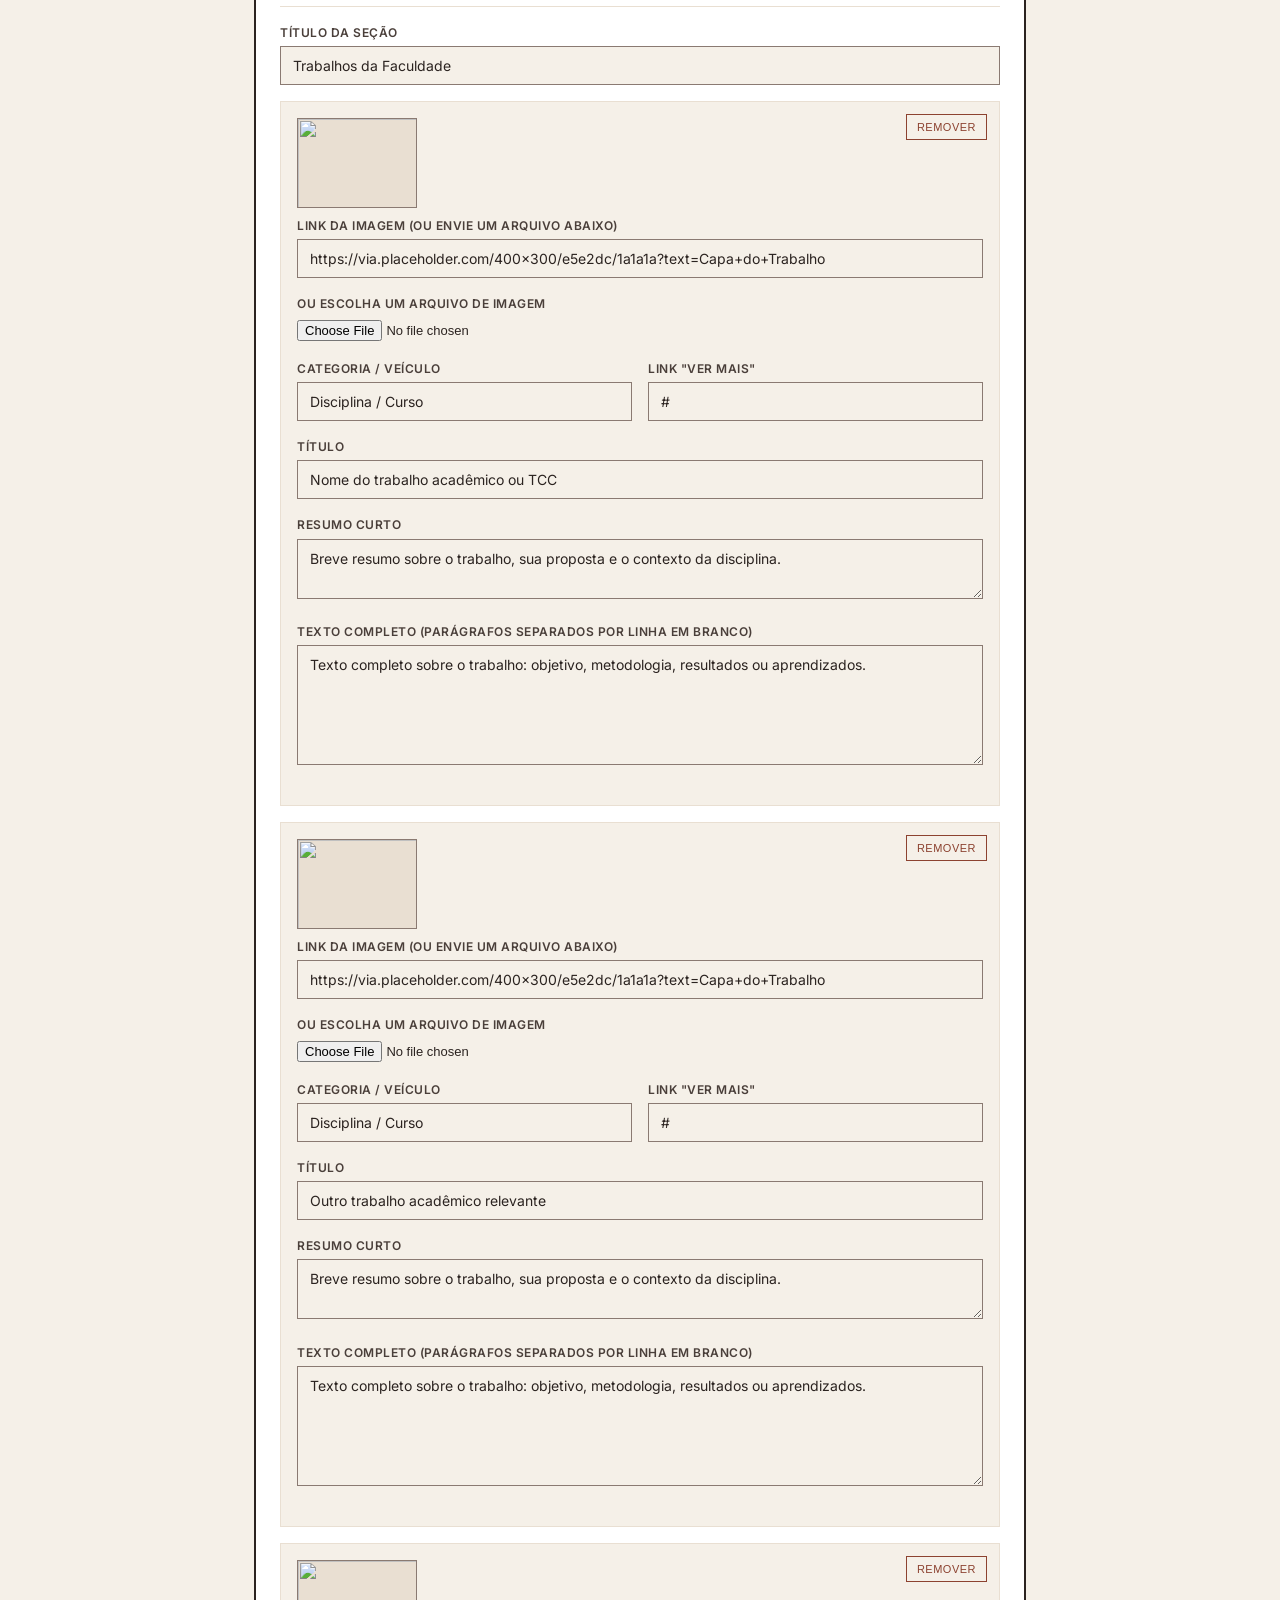
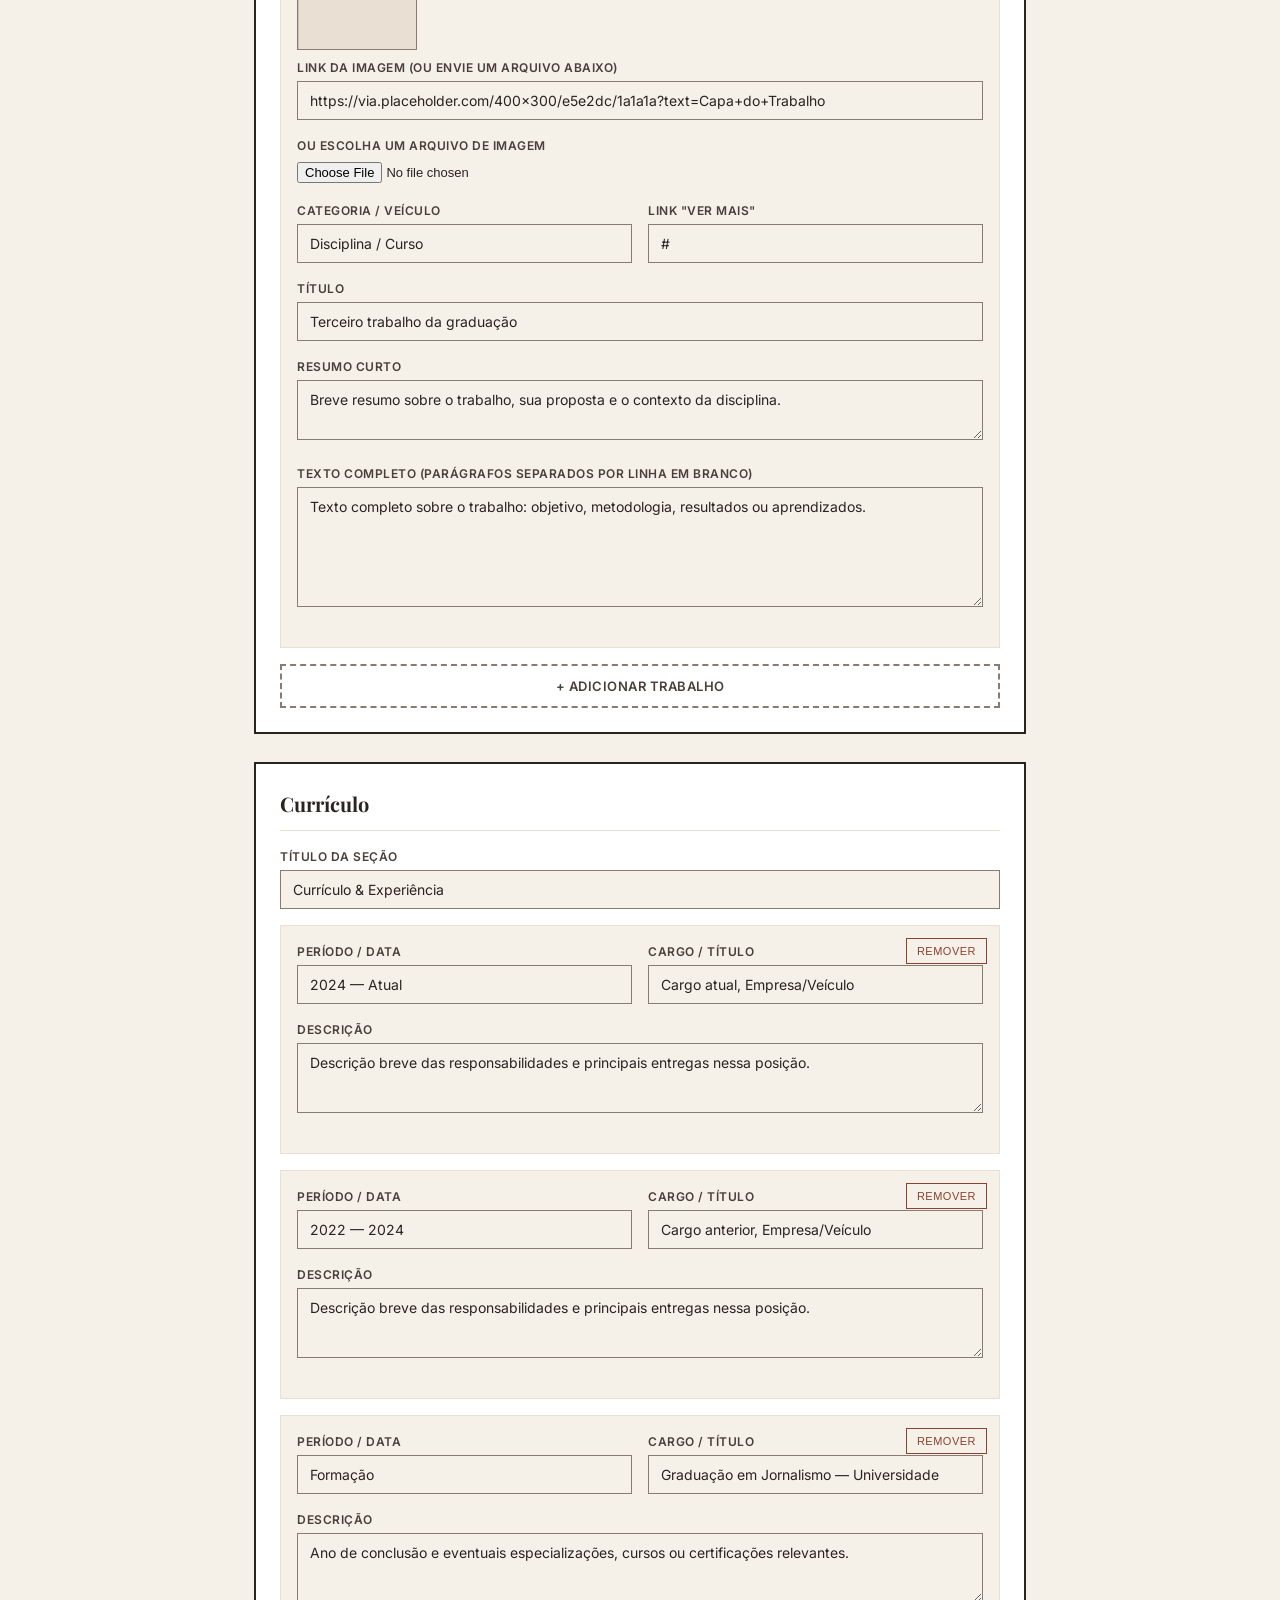
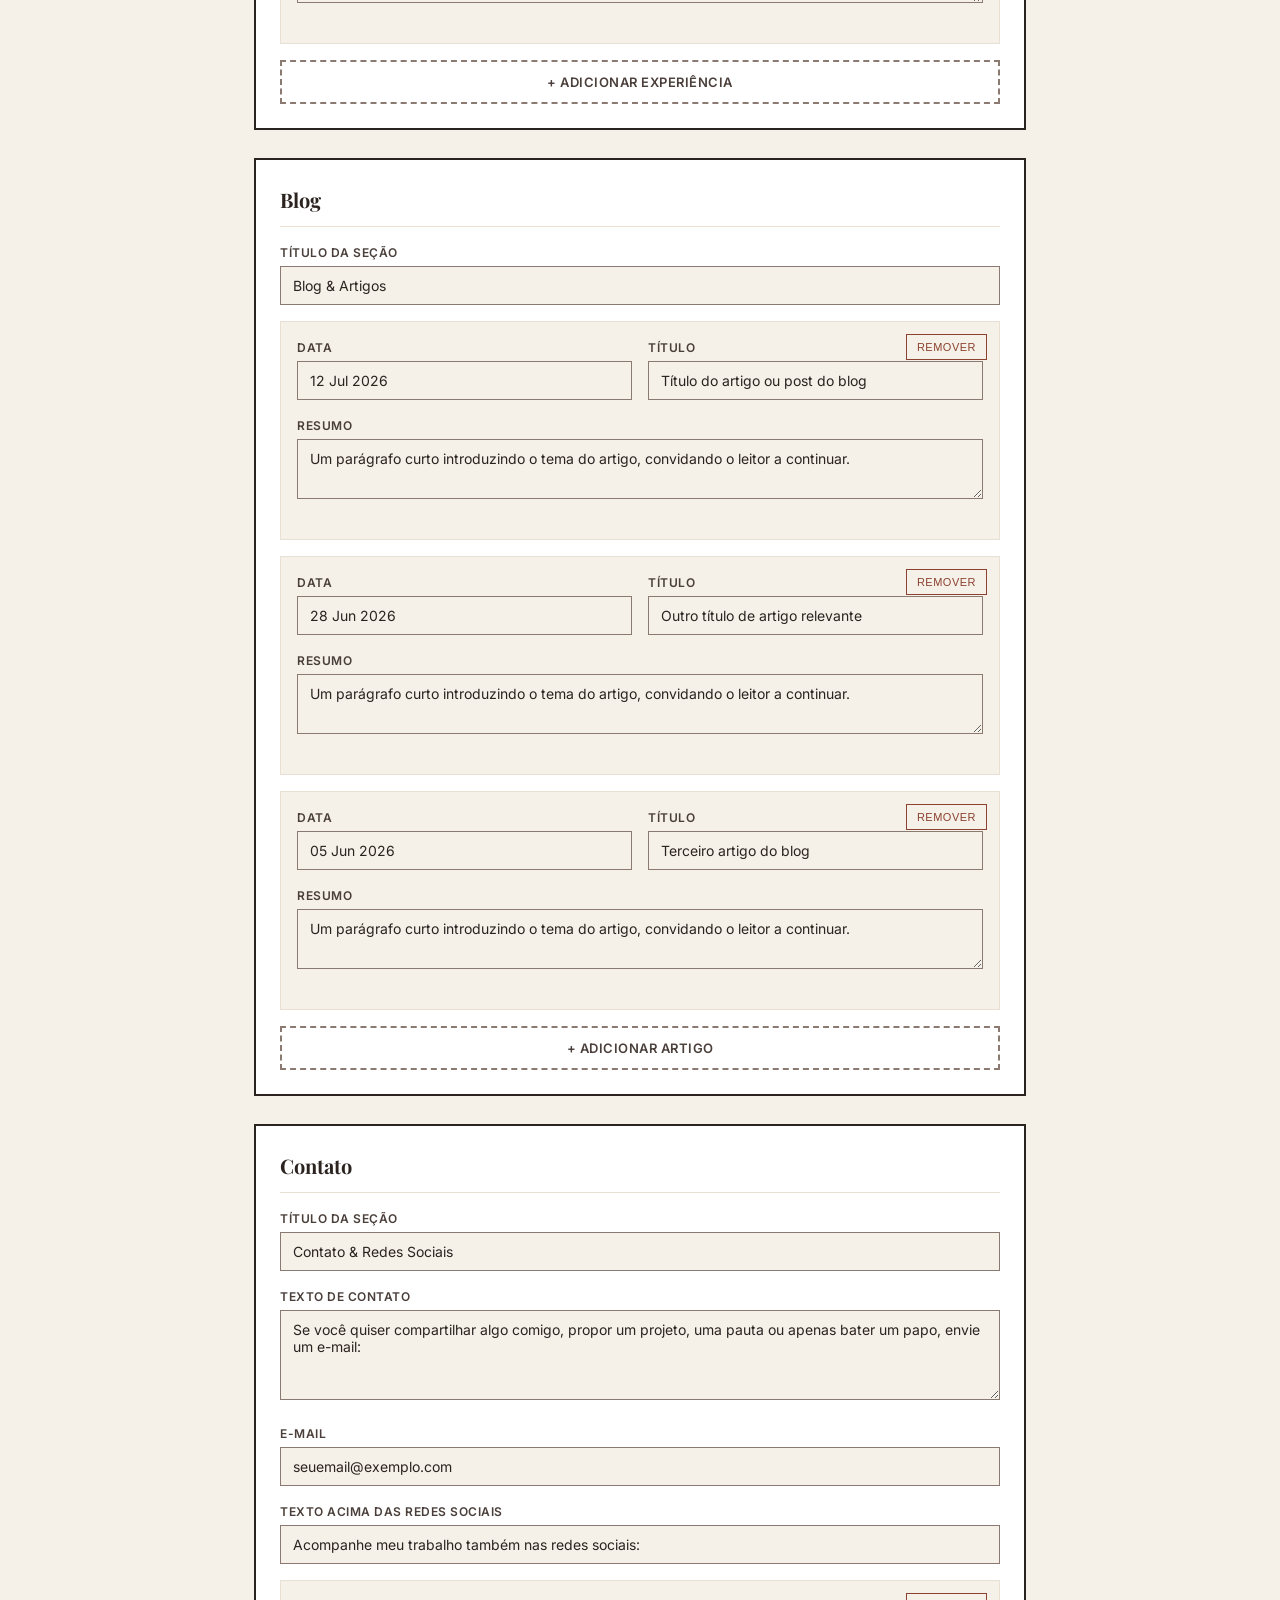
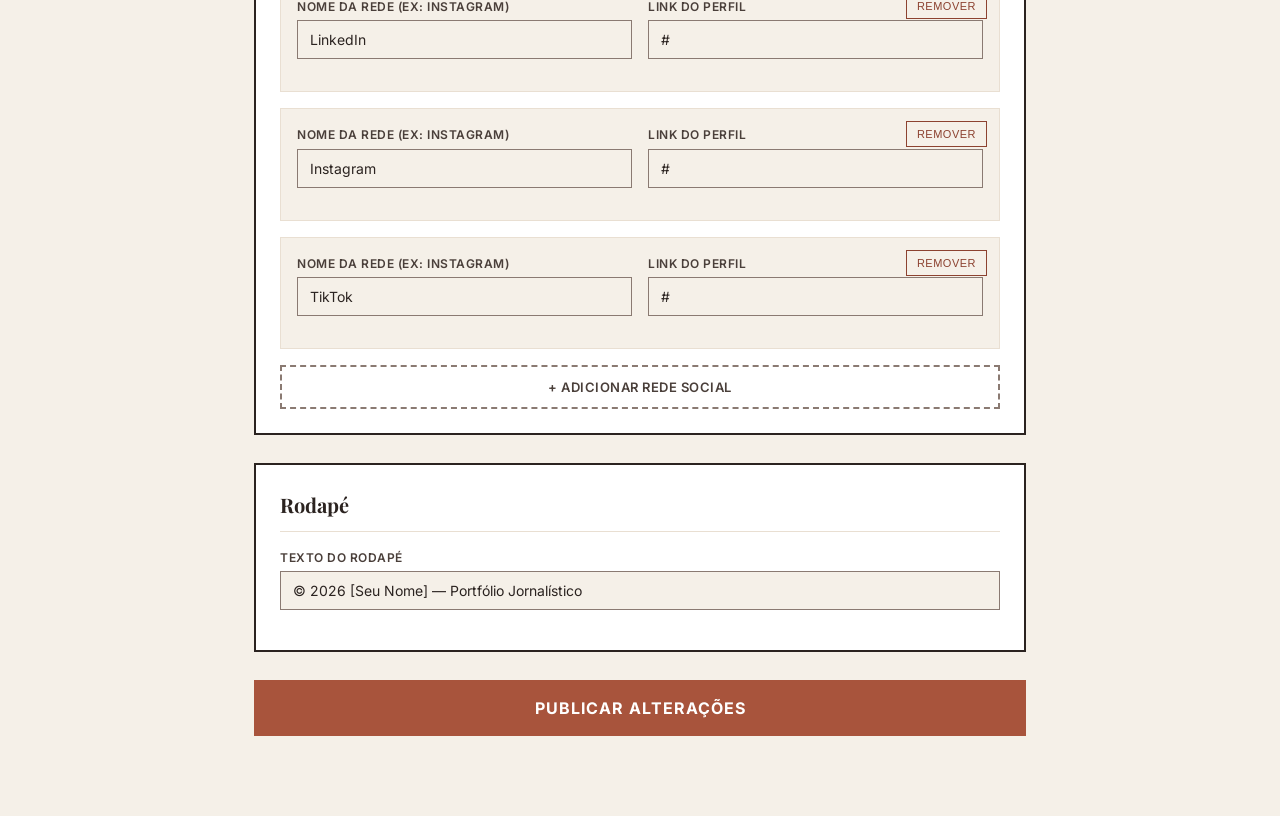
==== commit 9ca80524: "Remove a faixa de texto no topo do cabeçalho" ====
--- a/admin.html
+++ b/admin.html
@@ -50,10 +50,6 @@
       <label for="f-logo-sobrenome">Sobrenome (destacado em laranja)</label>
       <input type="text" id="f-logo-sobrenome">
     </div>
-  </div>
-  <div class="campo">
-    <label for="f-topo-data">Texto pequeno no topo da página</label>
-    <input type="text" id="f-topo-data">
   </div>
 </div>
 
--- a/style.css
+++ b/style.css
@@ -26,16 +26,6 @@
   background:var(--papel);
   position:sticky;top:0;z-index:50;
 }
-.topo-data{
-  font-family:'Inter',sans-serif;
-  font-size:11px;
-  letter-spacing:1.5px;
-  text-transform:uppercase;
-  color:var(--cinza-medio);
-  text-align:center;
-  padding:8px 0;
-  border-bottom:1px solid var(--cinza-claro);
-}
 .header-main{
   display:flex;justify-content:space-between;align-items:center;
   padding:20px 24px;
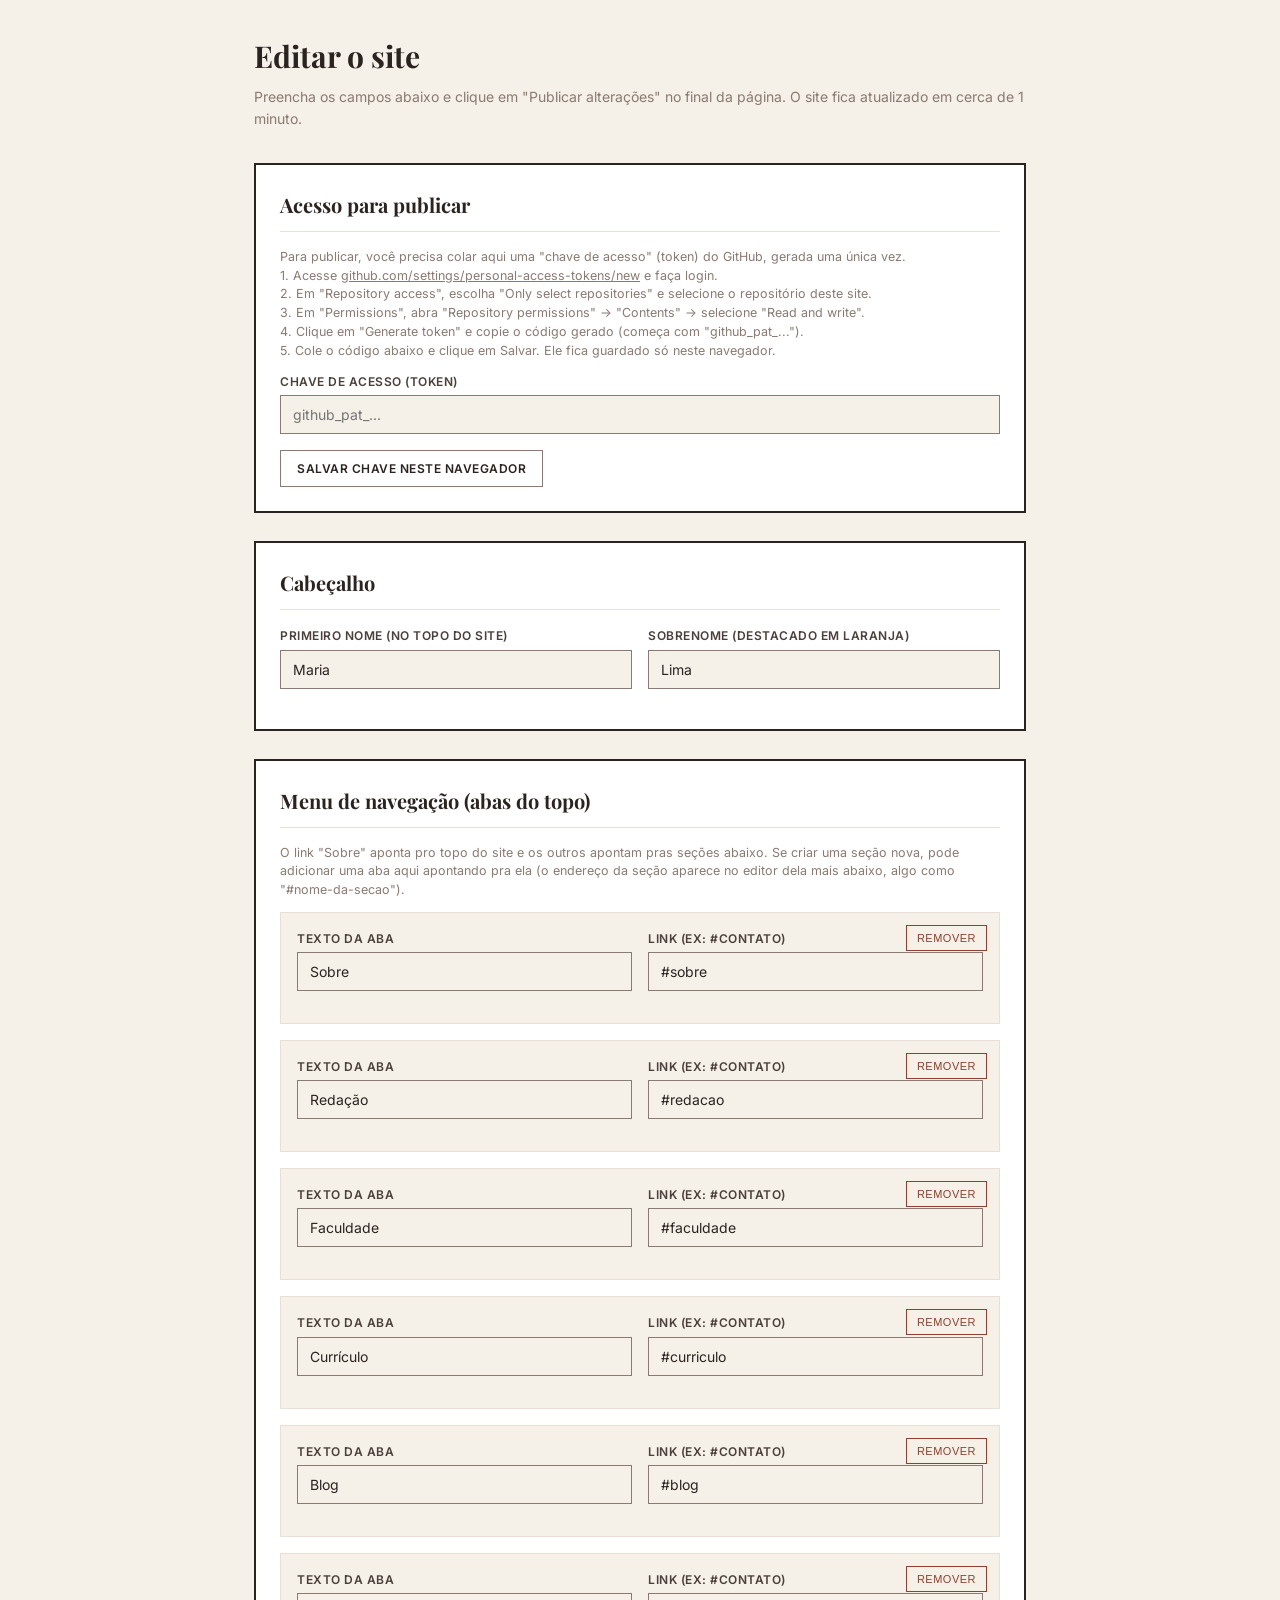
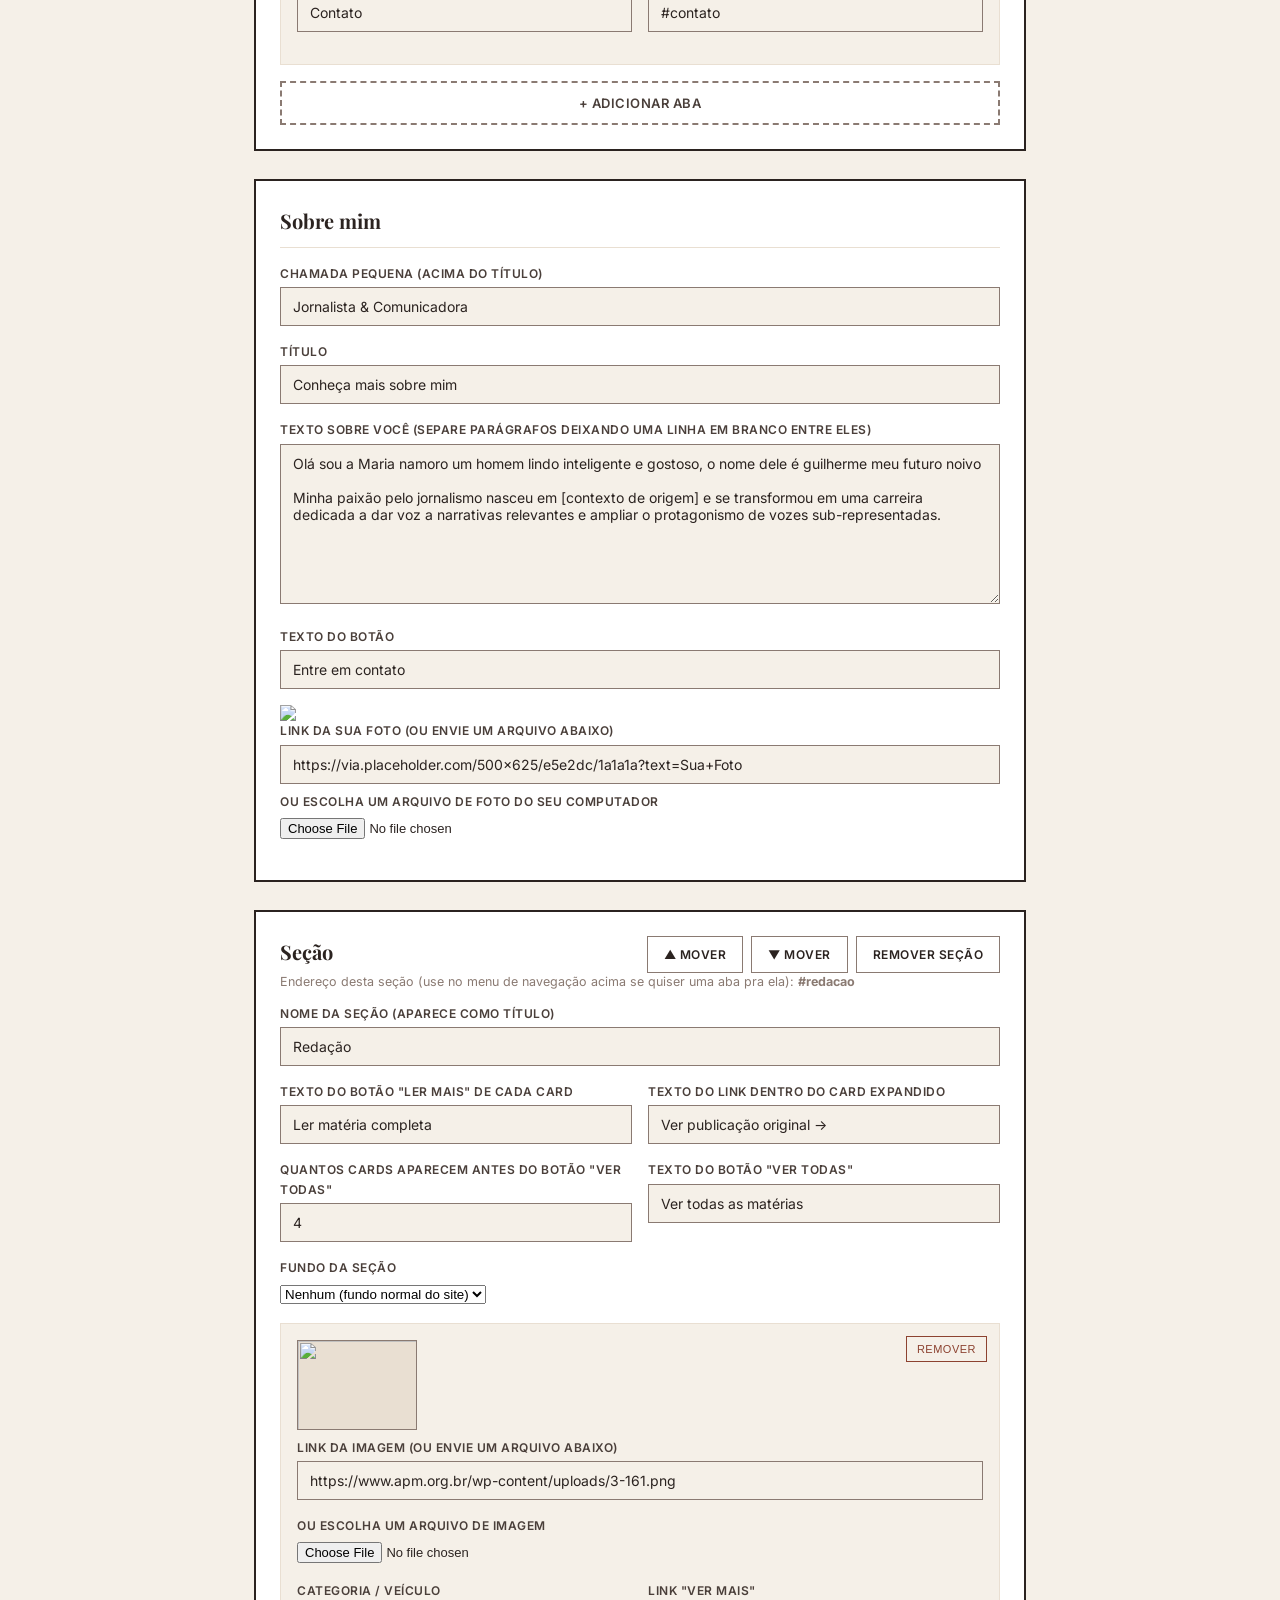
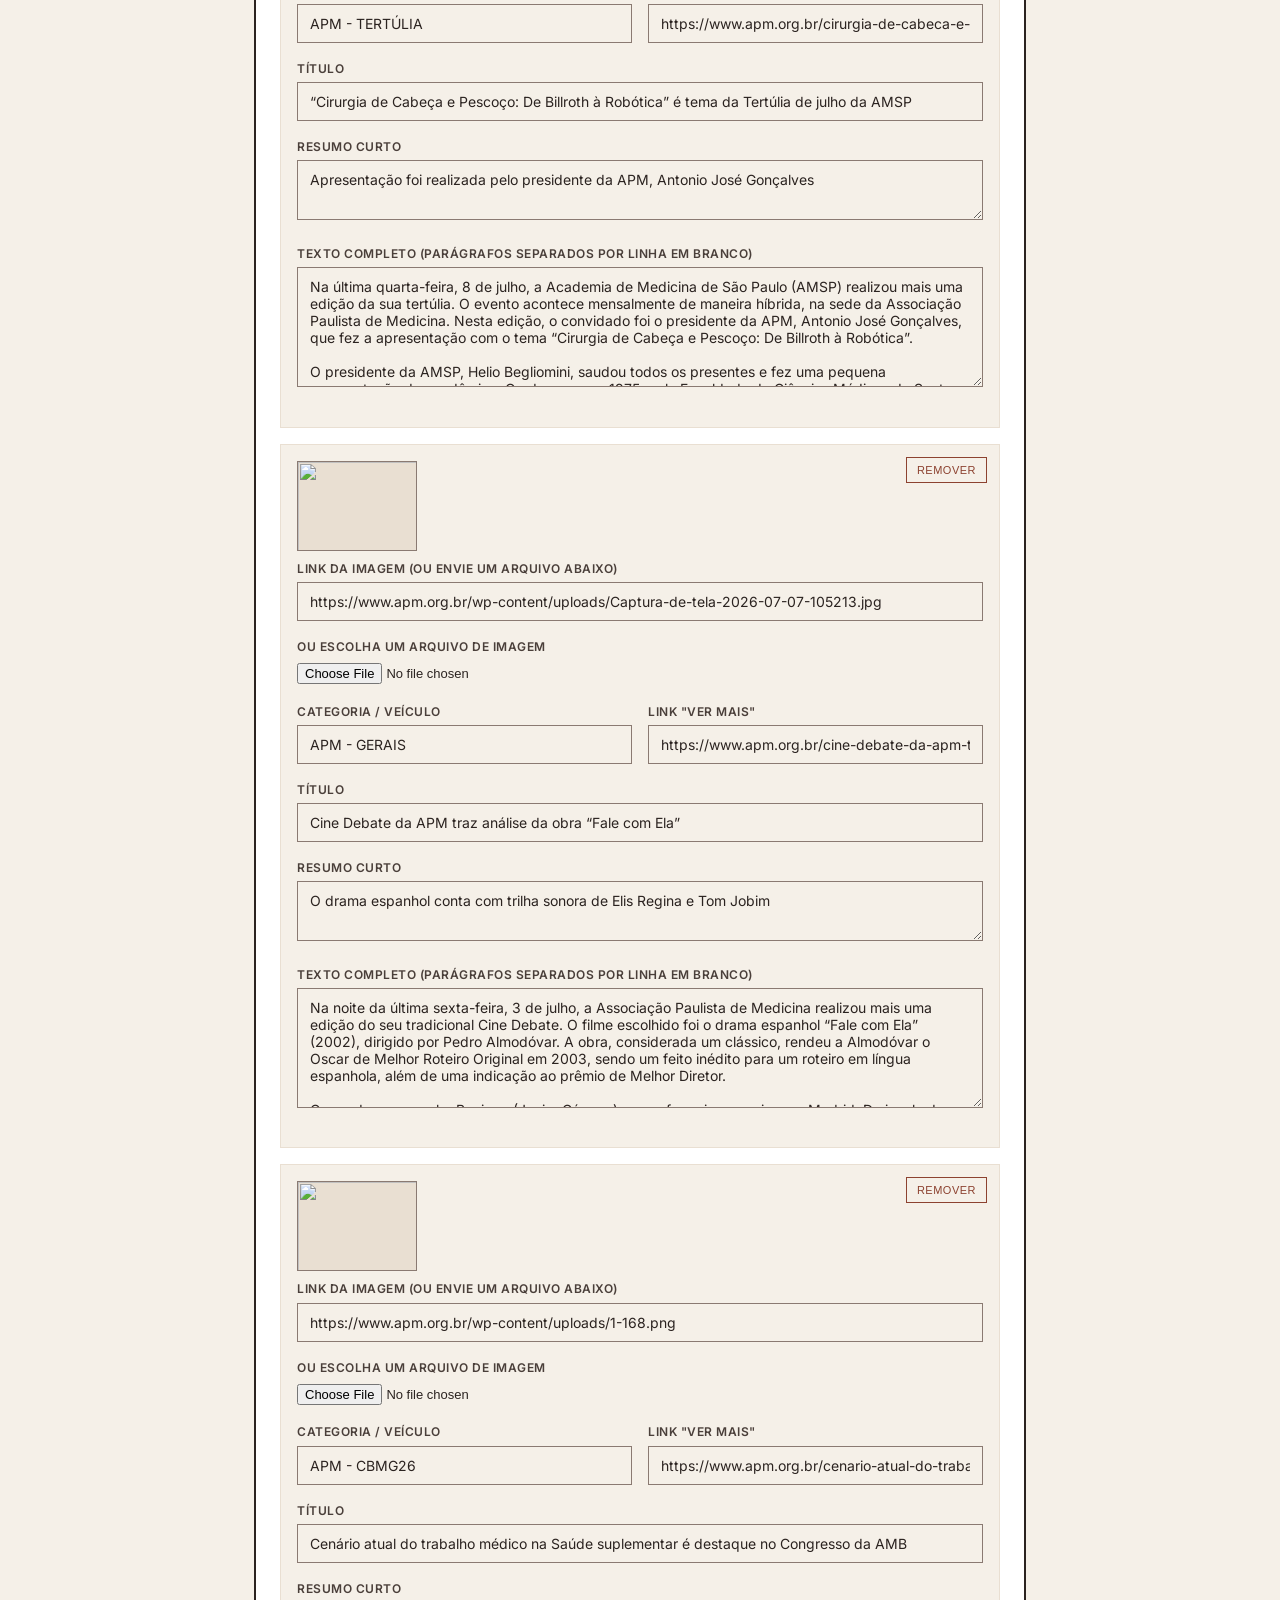
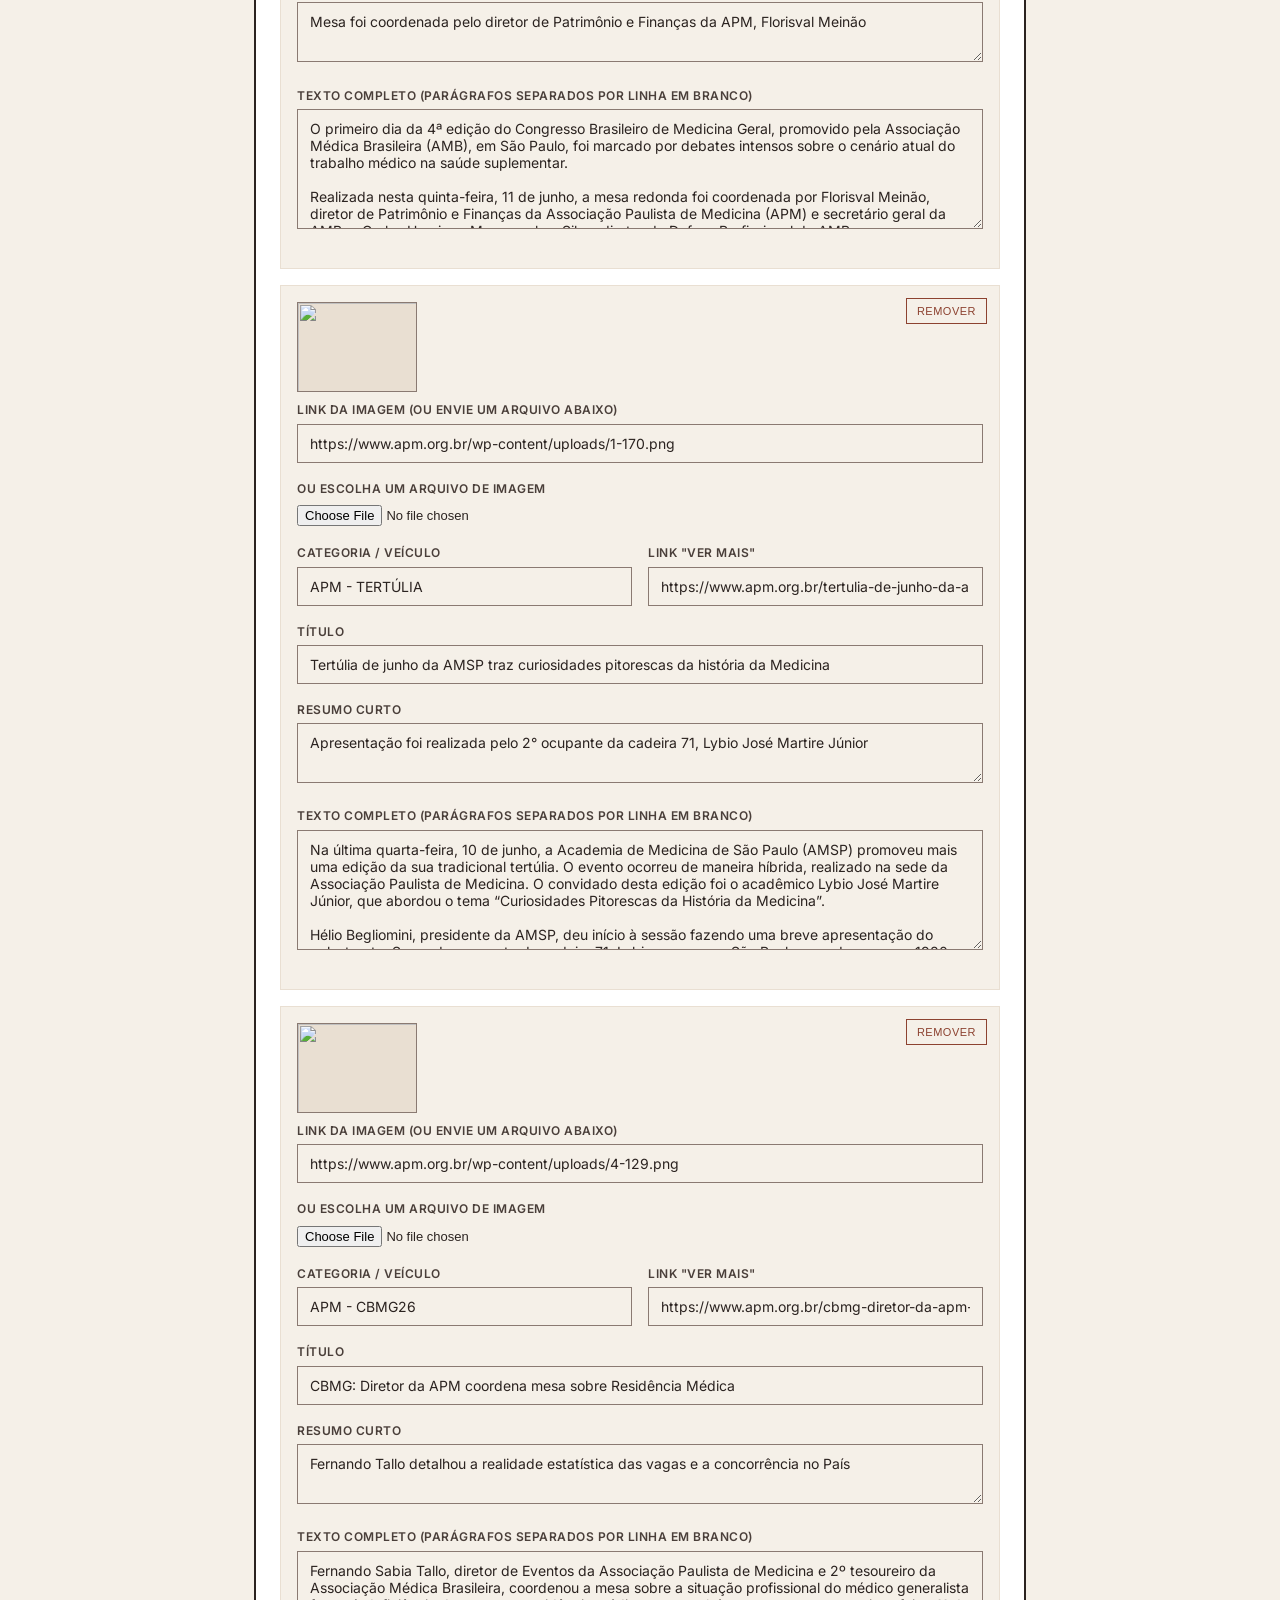
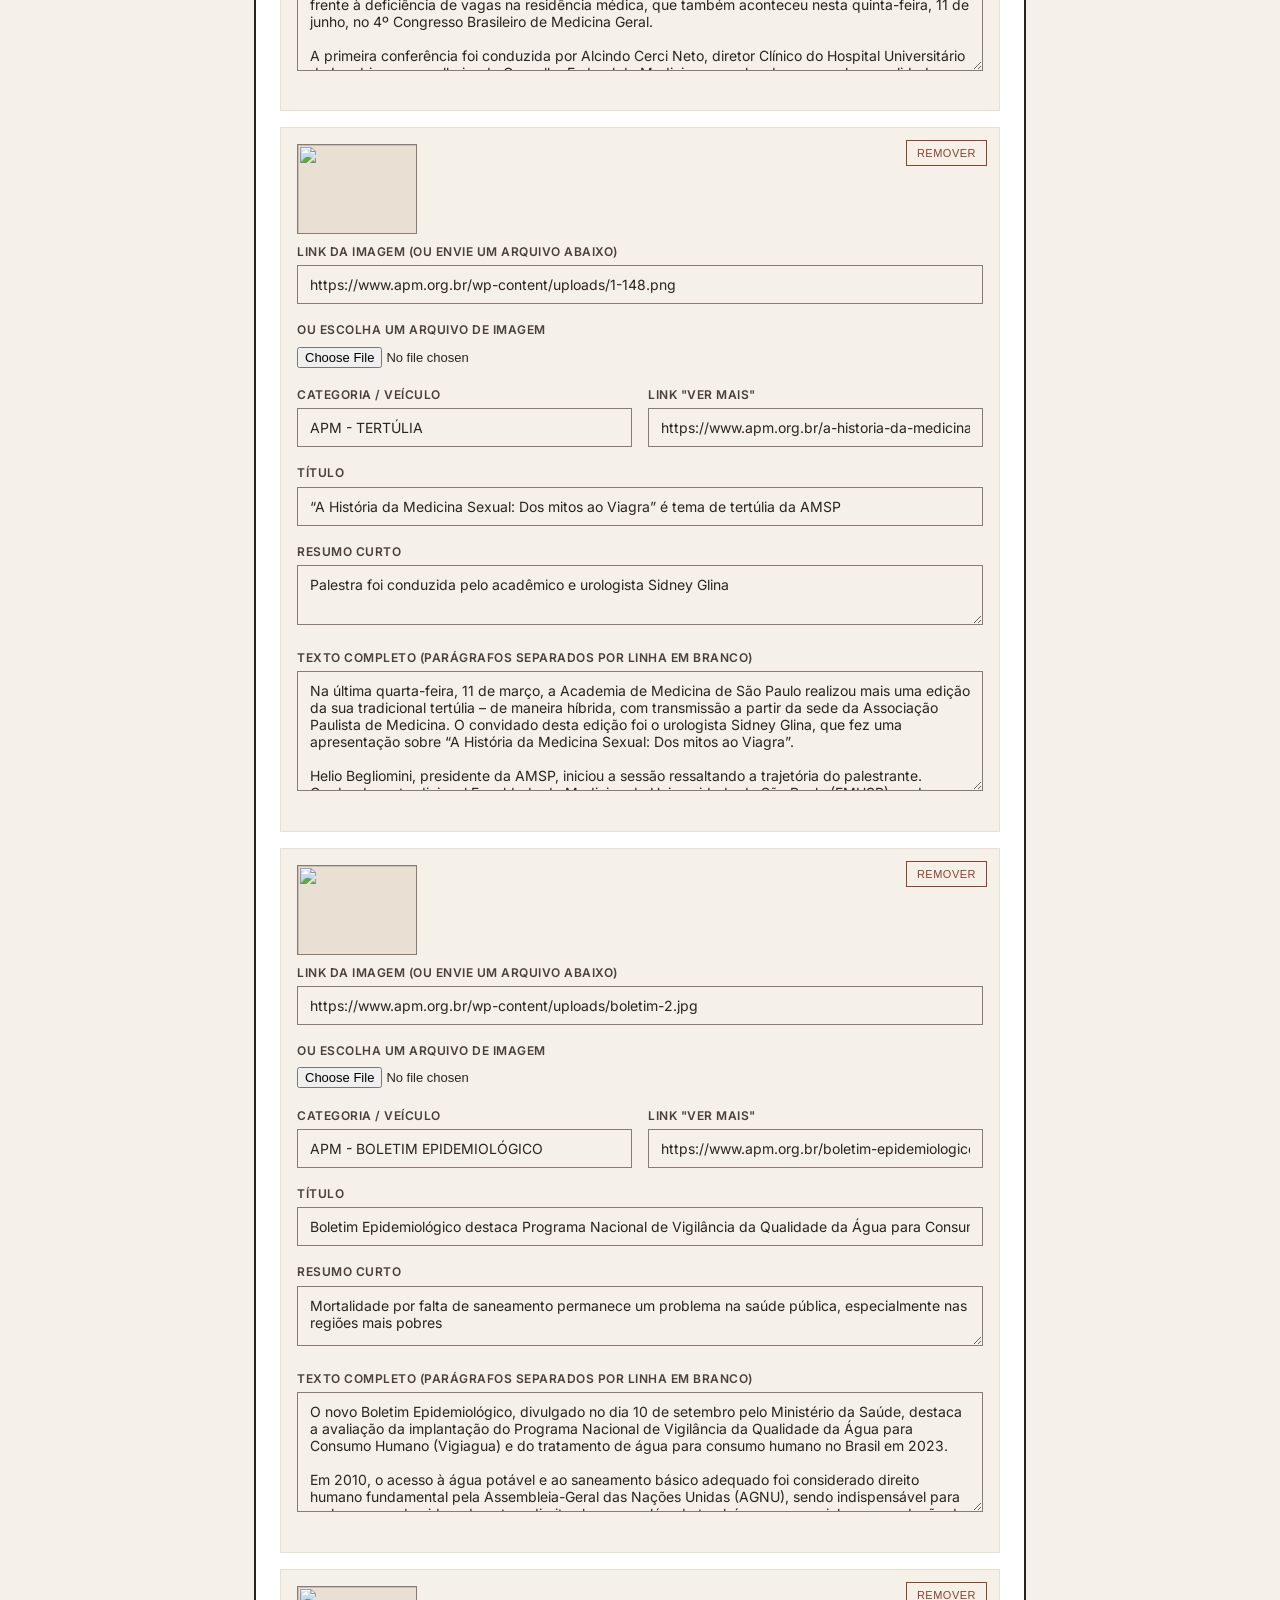
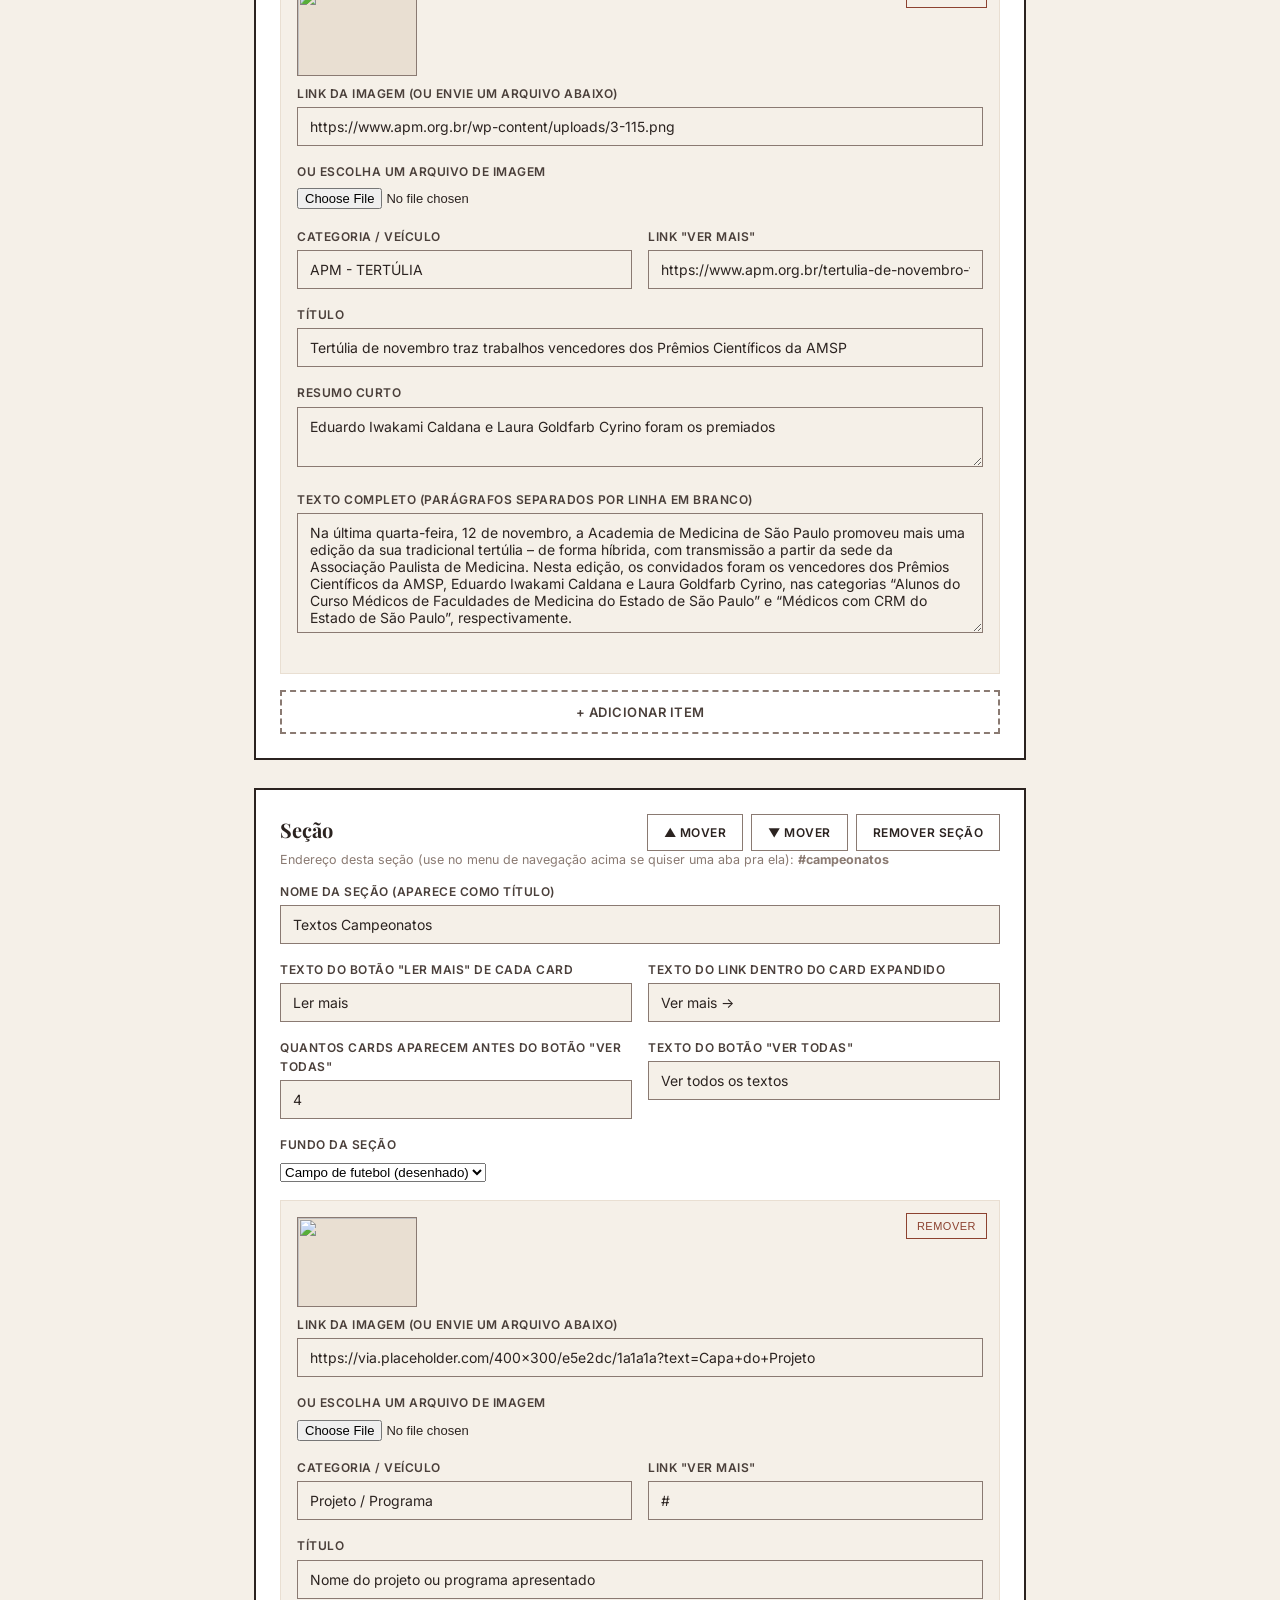
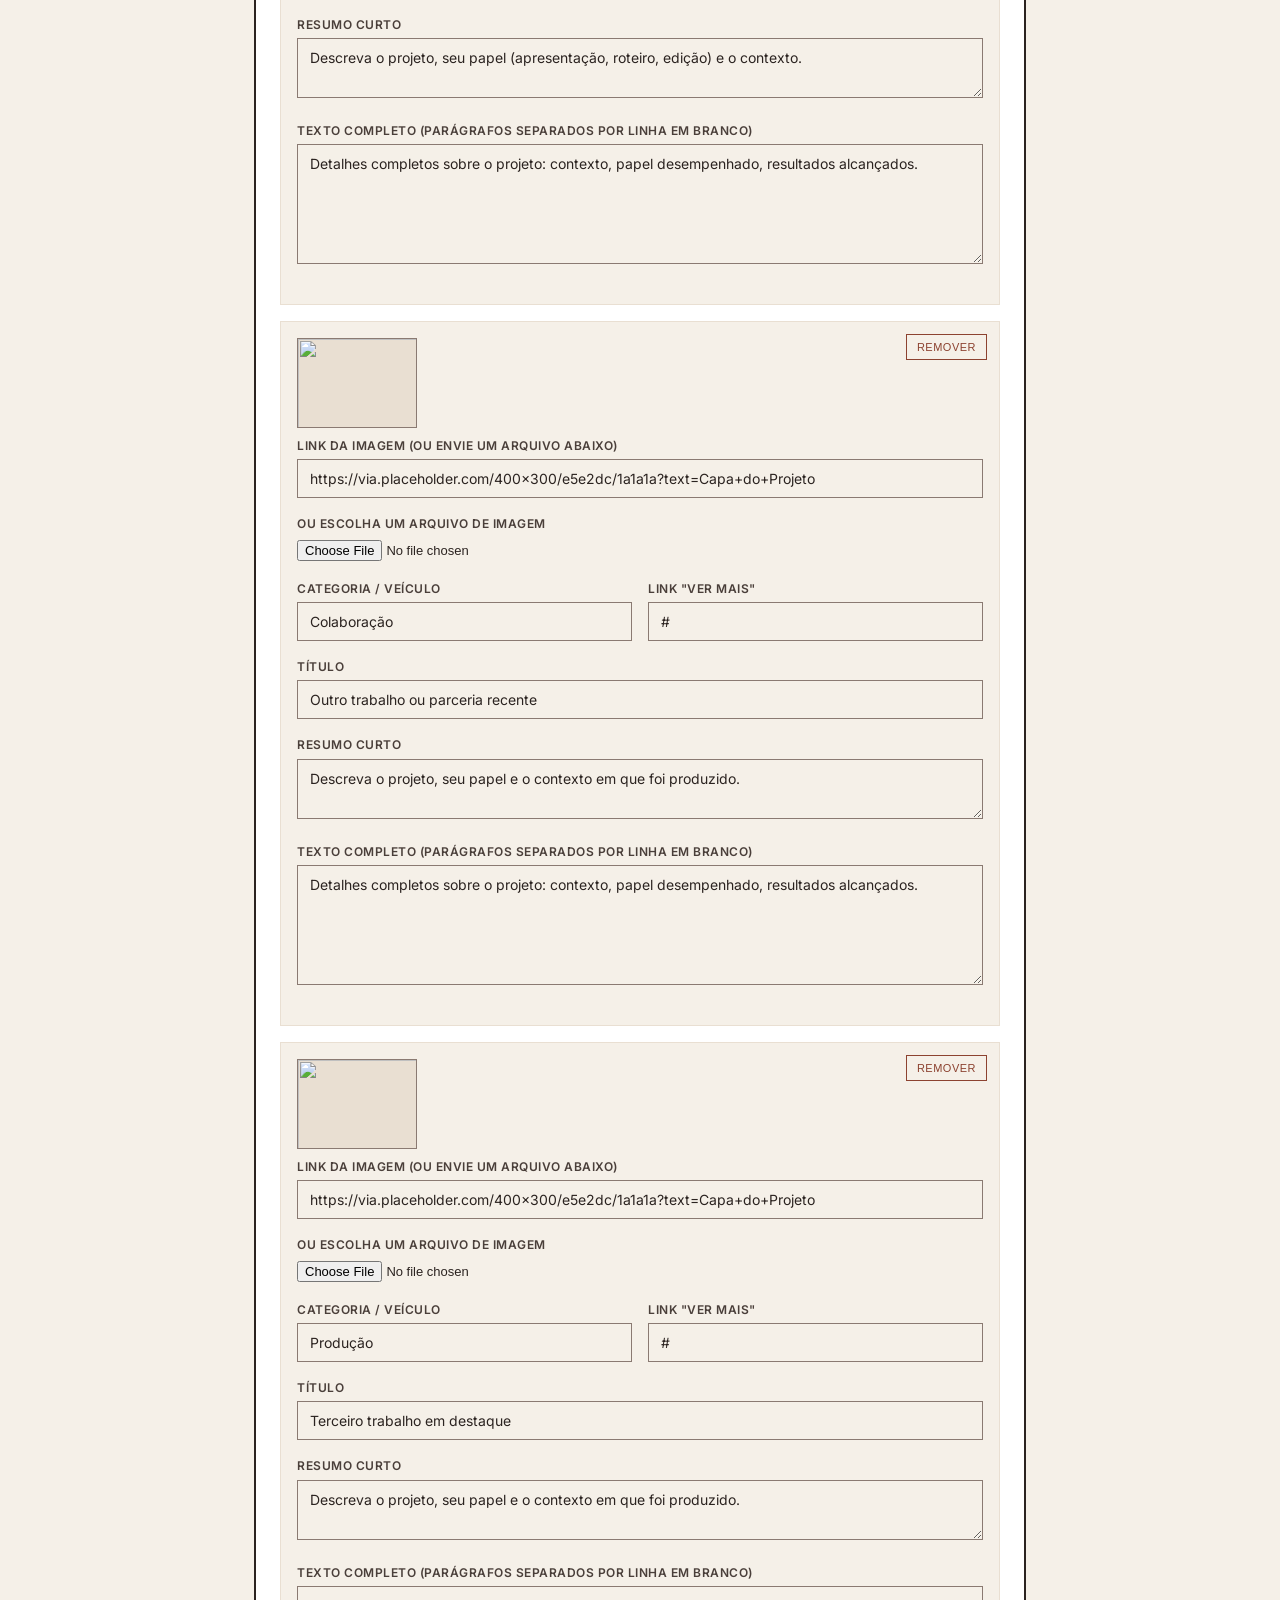
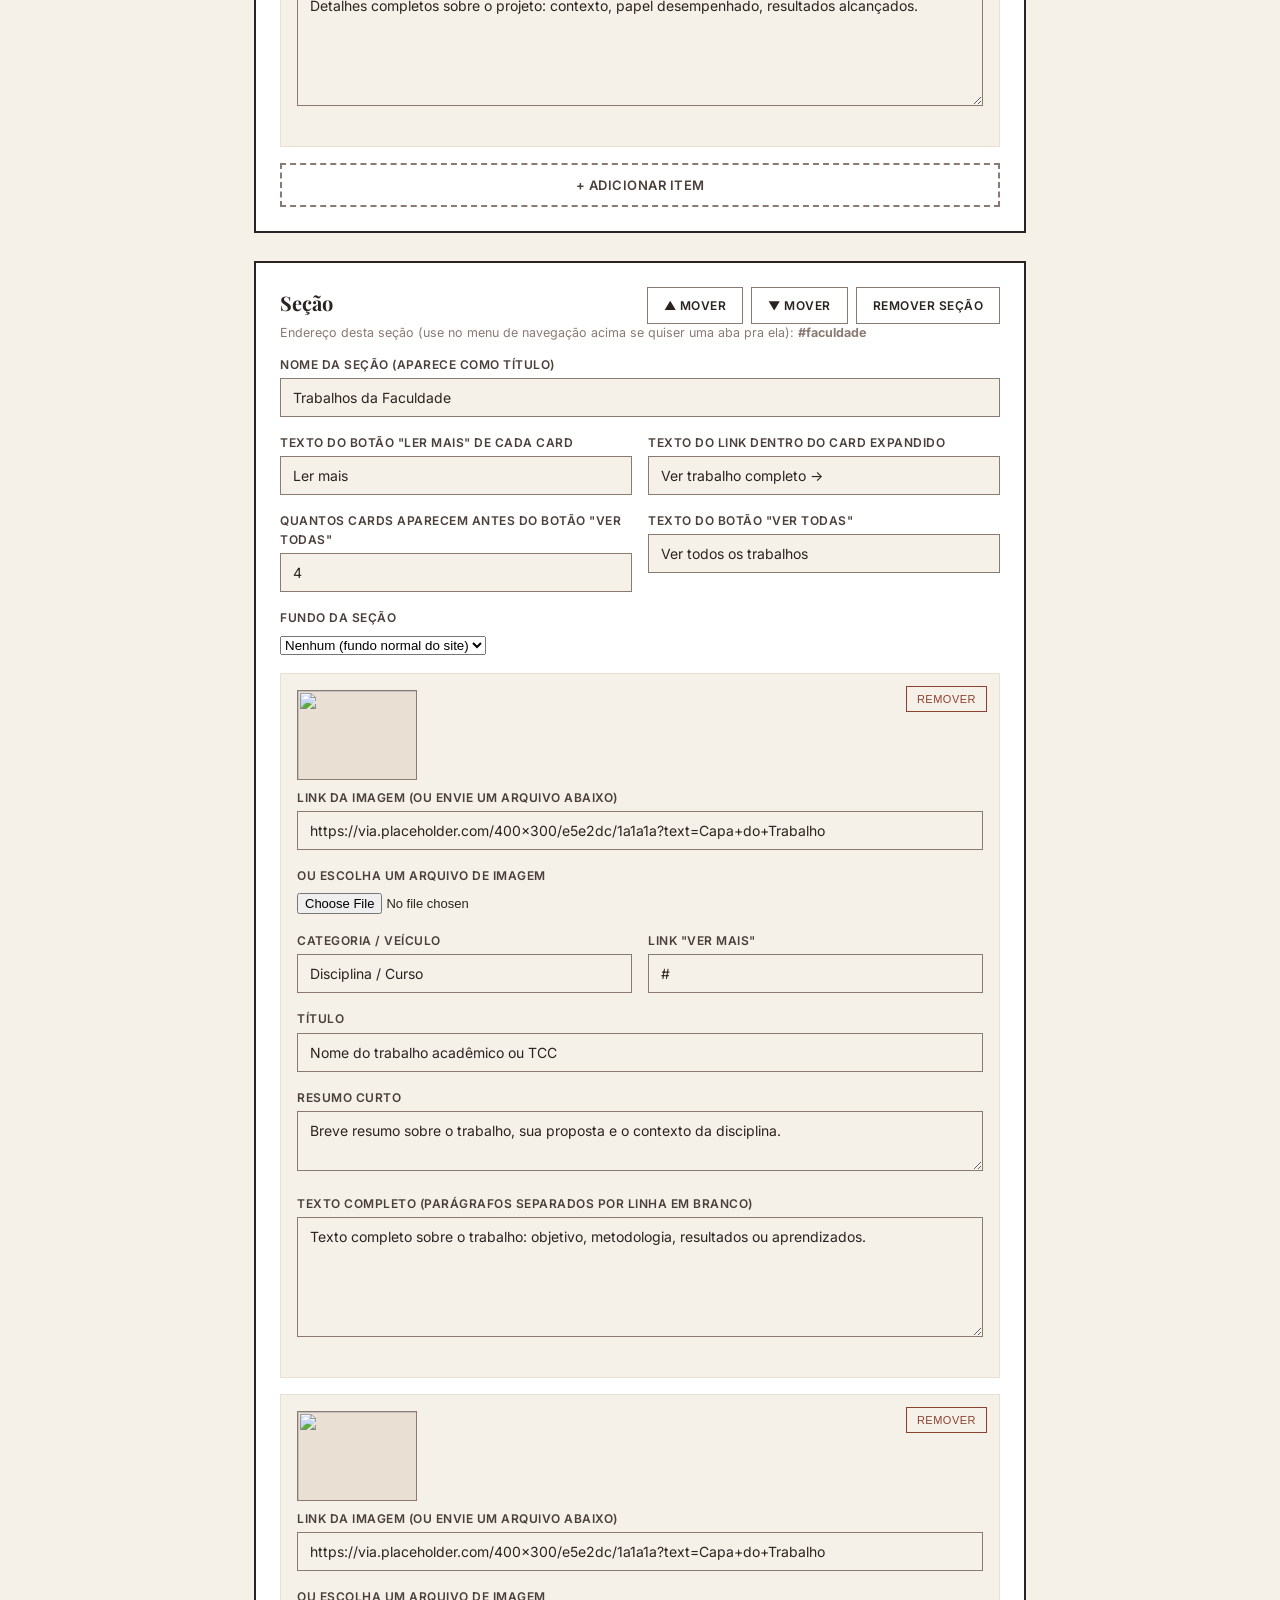
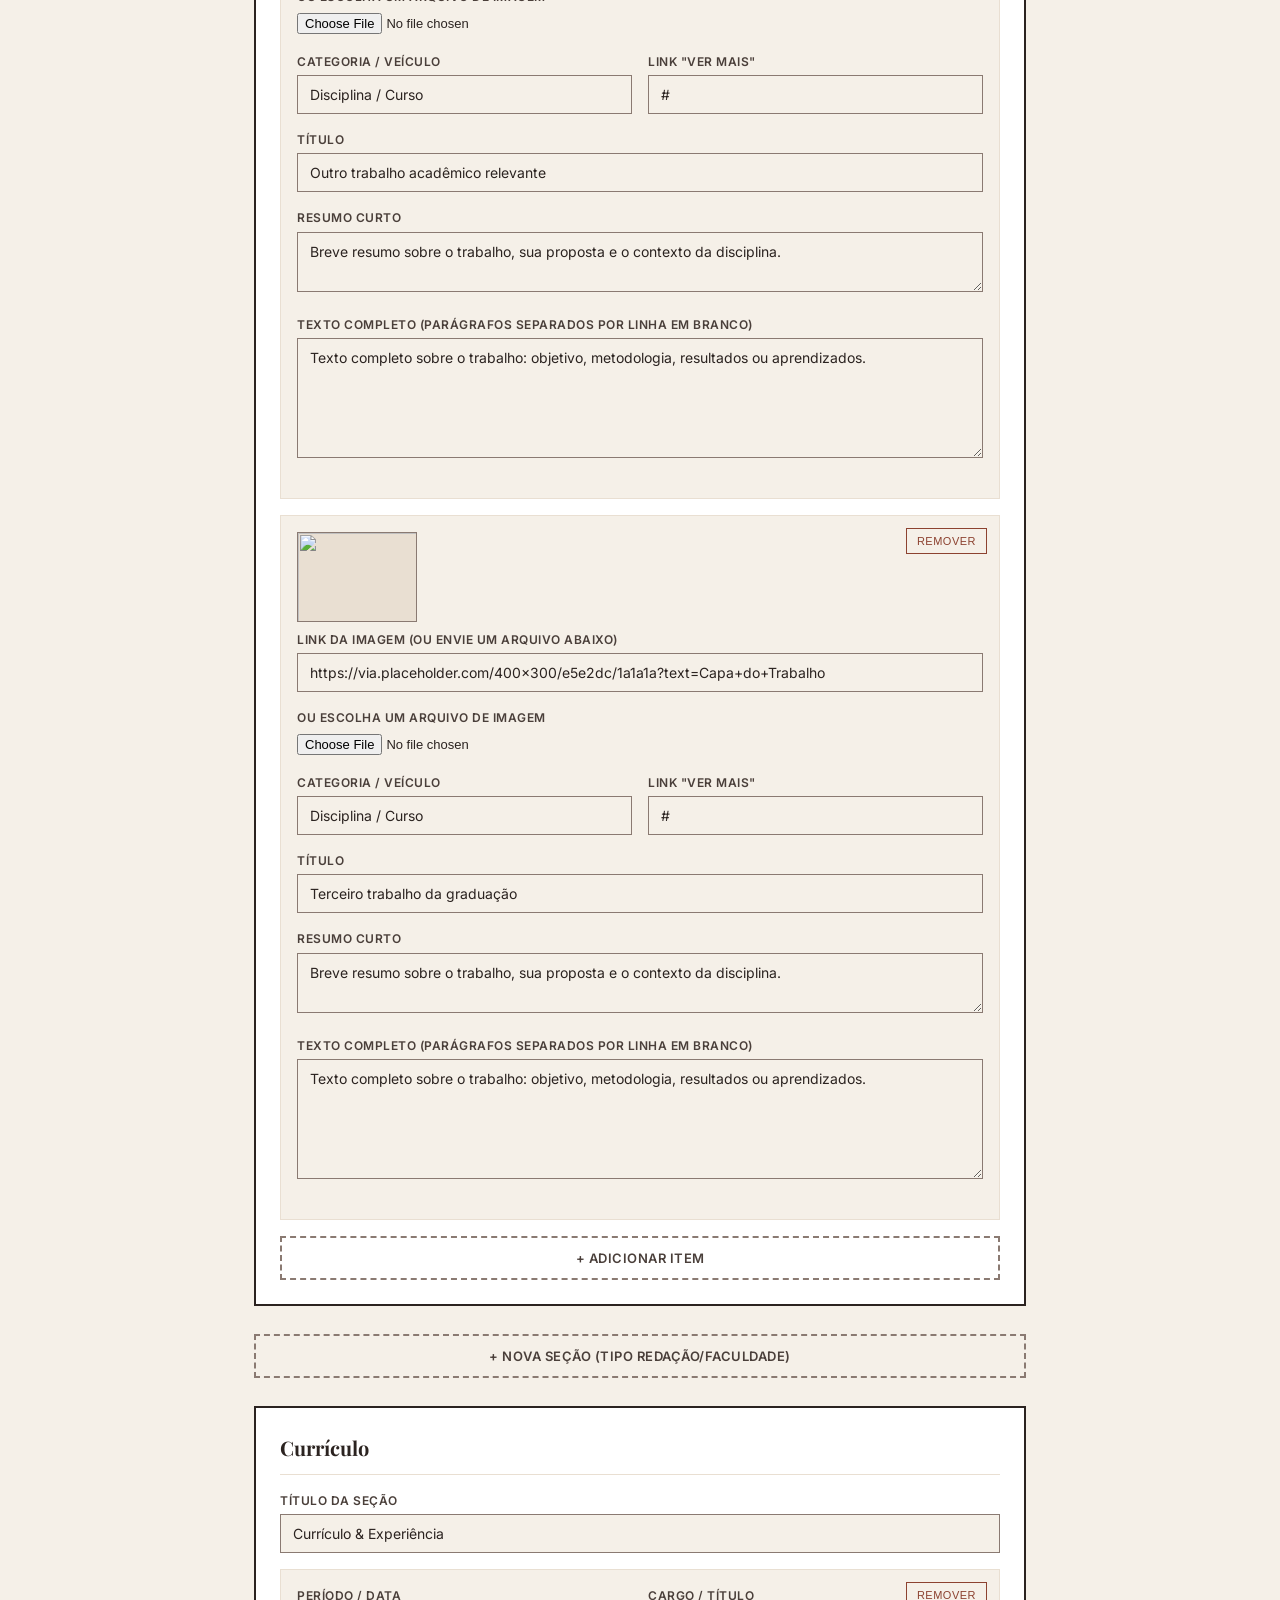
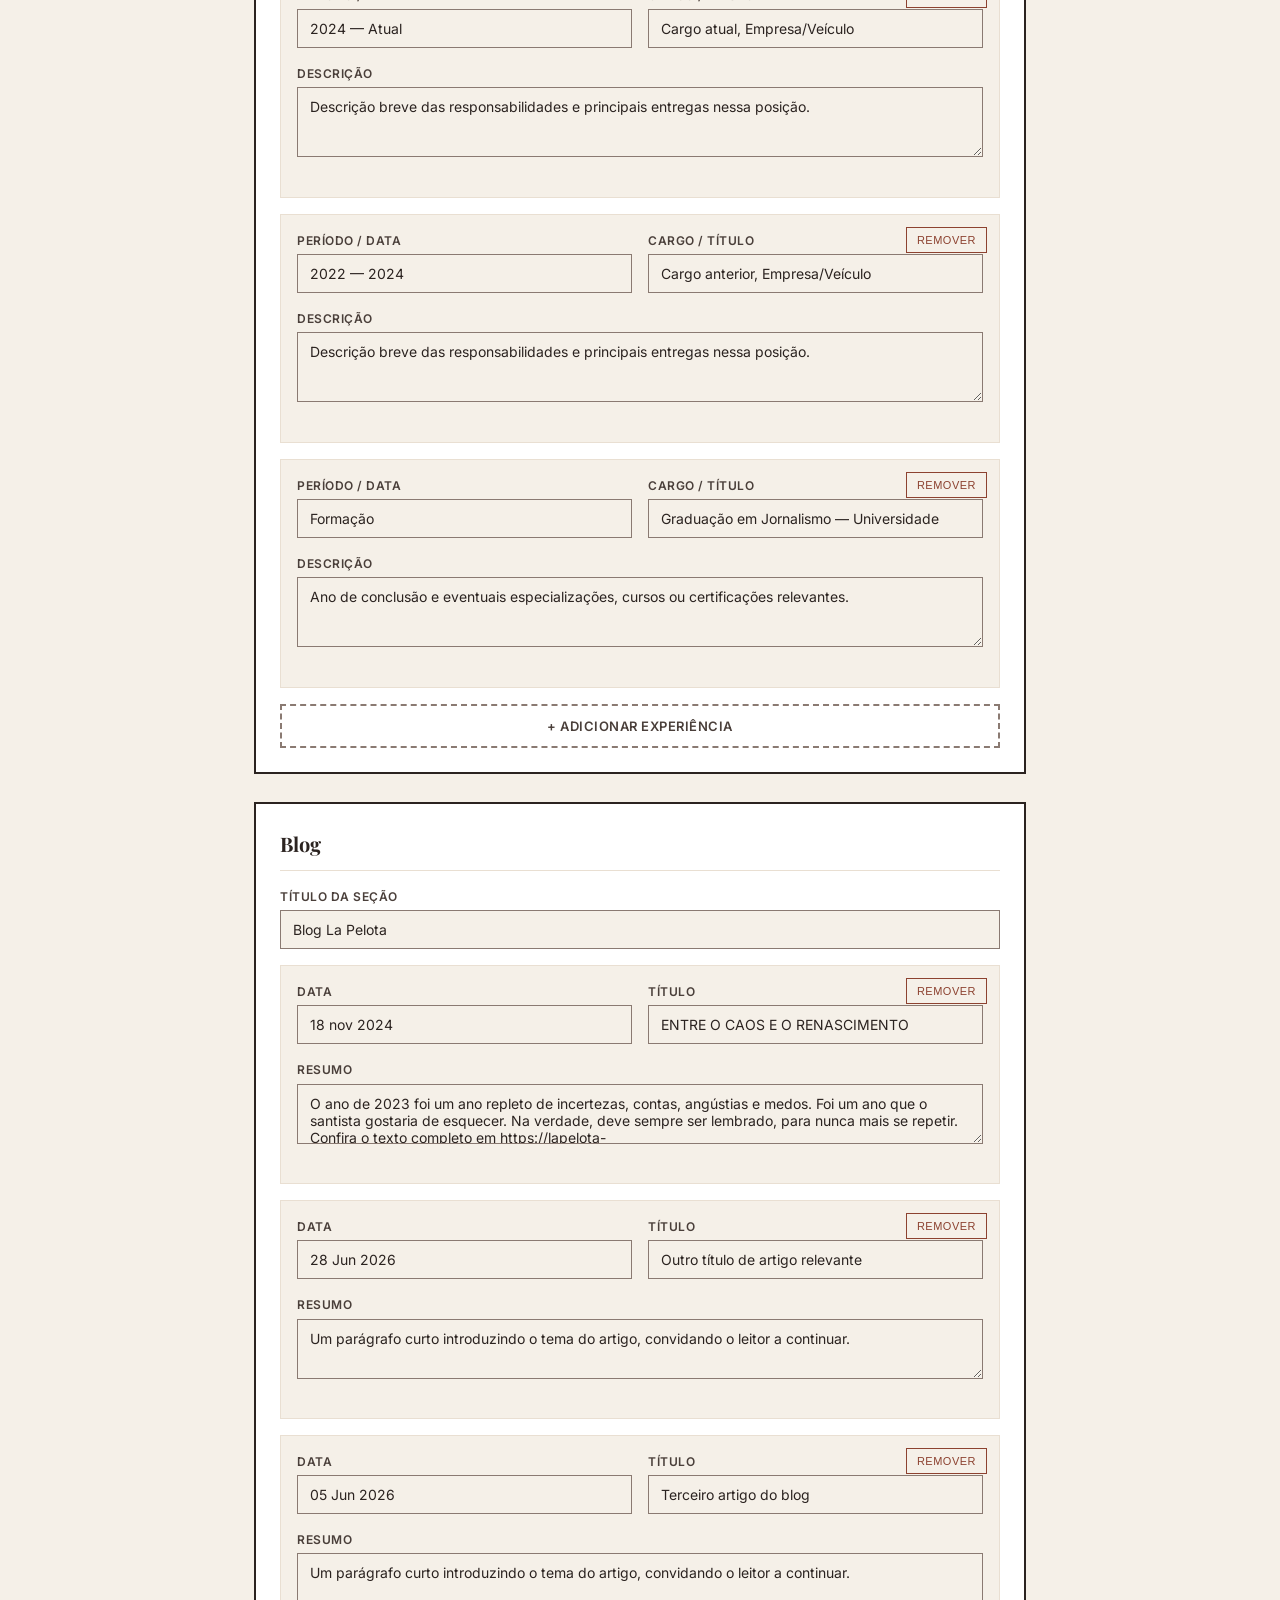
==== commit bbb9e177: "Reestrutura seções em lista genérica (redação, campeonatos, faculdade) - Renomeia "Trabalhos recente" ====
--- a/admin.html
+++ b/admin.html
@@ -54,6 +54,13 @@
 </div>
 
 <div class="painel">
+  <h2>Menu de navegação (abas do topo)</h2>
+  <p class="ajuda">O link "Sobre" aponta pro topo do site e os outros apontam pras seções abaixo. Se criar uma seção nova, pode adicionar uma aba aqui apontando pra ela (o endereço da seção aparece no editor dela mais abaixo, algo como "#nome-da-secao").</p>
+  <div id="nav-itens"></div>
+  <button class="btn-adicionar" id="btn-adicionar-nav">+ Adicionar aba</button>
+</div>
+
+<div class="painel">
   <h2>Sobre mim</h2>
   <div class="campo">
     <label for="f-hero-kicker">Chamada pequena (acima do título)</label>
@@ -80,26 +87,8 @@
   </div>
 </div>
 
-<div class="painel">
-  <h2>Redação</h2>
-  <div class="campo"><label for="f-redacao-titulo">Título da seção</label><input type="text" id="f-redacao-titulo"></div>
-  <div id="redacao-itens"></div>
-  <button class="btn-adicionar" data-secao="redacao">+ Adicionar matéria</button>
-</div>
-
-<div class="painel">
-  <h2>Trabalhos recentes</h2>
-  <div class="campo"><label for="f-recentes-titulo">Título da seção</label><input type="text" id="f-recentes-titulo"></div>
-  <div id="recentes-itens"></div>
-  <button class="btn-adicionar" data-secao="recentes">+ Adicionar trabalho</button>
-</div>
-
-<div class="painel">
-  <h2>Trabalhos da faculdade</h2>
-  <div class="campo"><label for="f-faculdade-titulo">Título da seção</label><input type="text" id="f-faculdade-titulo"></div>
-  <div id="faculdade-itens"></div>
-  <button class="btn-adicionar" data-secao="faculdade">+ Adicionar trabalho</button>
-</div>
+<div id="secoes-painel-container"></div>
+<button class="btn-adicionar" id="btn-nova-secao" style="margin-bottom:28px;">+ Nova seção (tipo Redação/Faculdade)</button>
 
 <div class="painel">
   <h2>Currículo</h2>
--- a/style.css
+++ b/style.css
@@ -123,12 +123,59 @@
   content:"";flex:1;height:2px;background:var(--linha);
 }
 
+/* FUNDOS ESPECIAIS DE SEÇÃO */
+.secao[data-fundo="campo"]{
+  background:
+    radial-gradient(circle at center, transparent 58px, rgba(255,255,255,.5) 60px, rgba(255,255,255,.5) 62px, transparent 64px),
+    linear-gradient(90deg, transparent calc(50% - 1px), rgba(255,255,255,.5) calc(50% - 1px), rgba(255,255,255,.5) calc(50% + 1px), transparent calc(50% + 1px)),
+    repeating-linear-gradient(0deg, #3b8a49 0px, #3b8a49 60px, #347b41 60px, #347b41 120px);
+  border-top:3px solid #fff;
+  border-bottom:3px solid #fff;
+}
+.secao[data-fundo="campo"] .secao-titulo h2,
+.secao[data-fundo="imagem"] .secao-titulo h2{color:#fff;}
+.secao[data-fundo="campo"] .secao-titulo::after,
+.secao[data-fundo="imagem"] .secao-titulo::after{background:#fff;}
+.secao[data-fundo="imagem"]{
+  position:relative;
+  background-size:cover;
+  background-position:center;
+  background-repeat:no-repeat;
+}
+.secao[data-fundo="imagem"]::before{
+  content:"";position:absolute;inset:0;
+  background:rgba(20,15,10,.5);
+}
+.secao[data-fundo="imagem"] > .container{position:relative;z-index:1;}
+
 /* PORTFÓLIO / REDAÇÃO - cards estilo quadrinho/revista, interativos */
 .grid-materias{
   display:grid;
   grid-template-columns:repeat(3,1fr);
   gap:32px;
 }
+.materia.oculta{display:none;}
+.btn-ver-todas{
+  display:block;
+  width:fit-content;
+  margin:32px auto 0;
+  padding:12px 28px;
+  background:transparent;
+  color:var(--preto);
+  font-family:'Inter',sans-serif;
+  font-size:13px;
+  letter-spacing:1.5px;
+  text-transform:uppercase;
+  font-weight:600;
+  border:1px solid var(--preto);
+  cursor:pointer;
+  transition:.2s;
+}
+.btn-ver-todas:hover{background:var(--preto);color:#fff;}
+.secao[data-fundo="campo"] .btn-ver-todas,
+.secao[data-fundo="imagem"] .btn-ver-todas{border-color:#fff;color:#fff;}
+.secao[data-fundo="campo"] .btn-ver-todas:hover,
+.secao[data-fundo="imagem"] .btn-ver-todas:hover{background:#fff;color:var(--preto);}
 .materia{
   background:#fff;
   border:2px solid var(--linha);
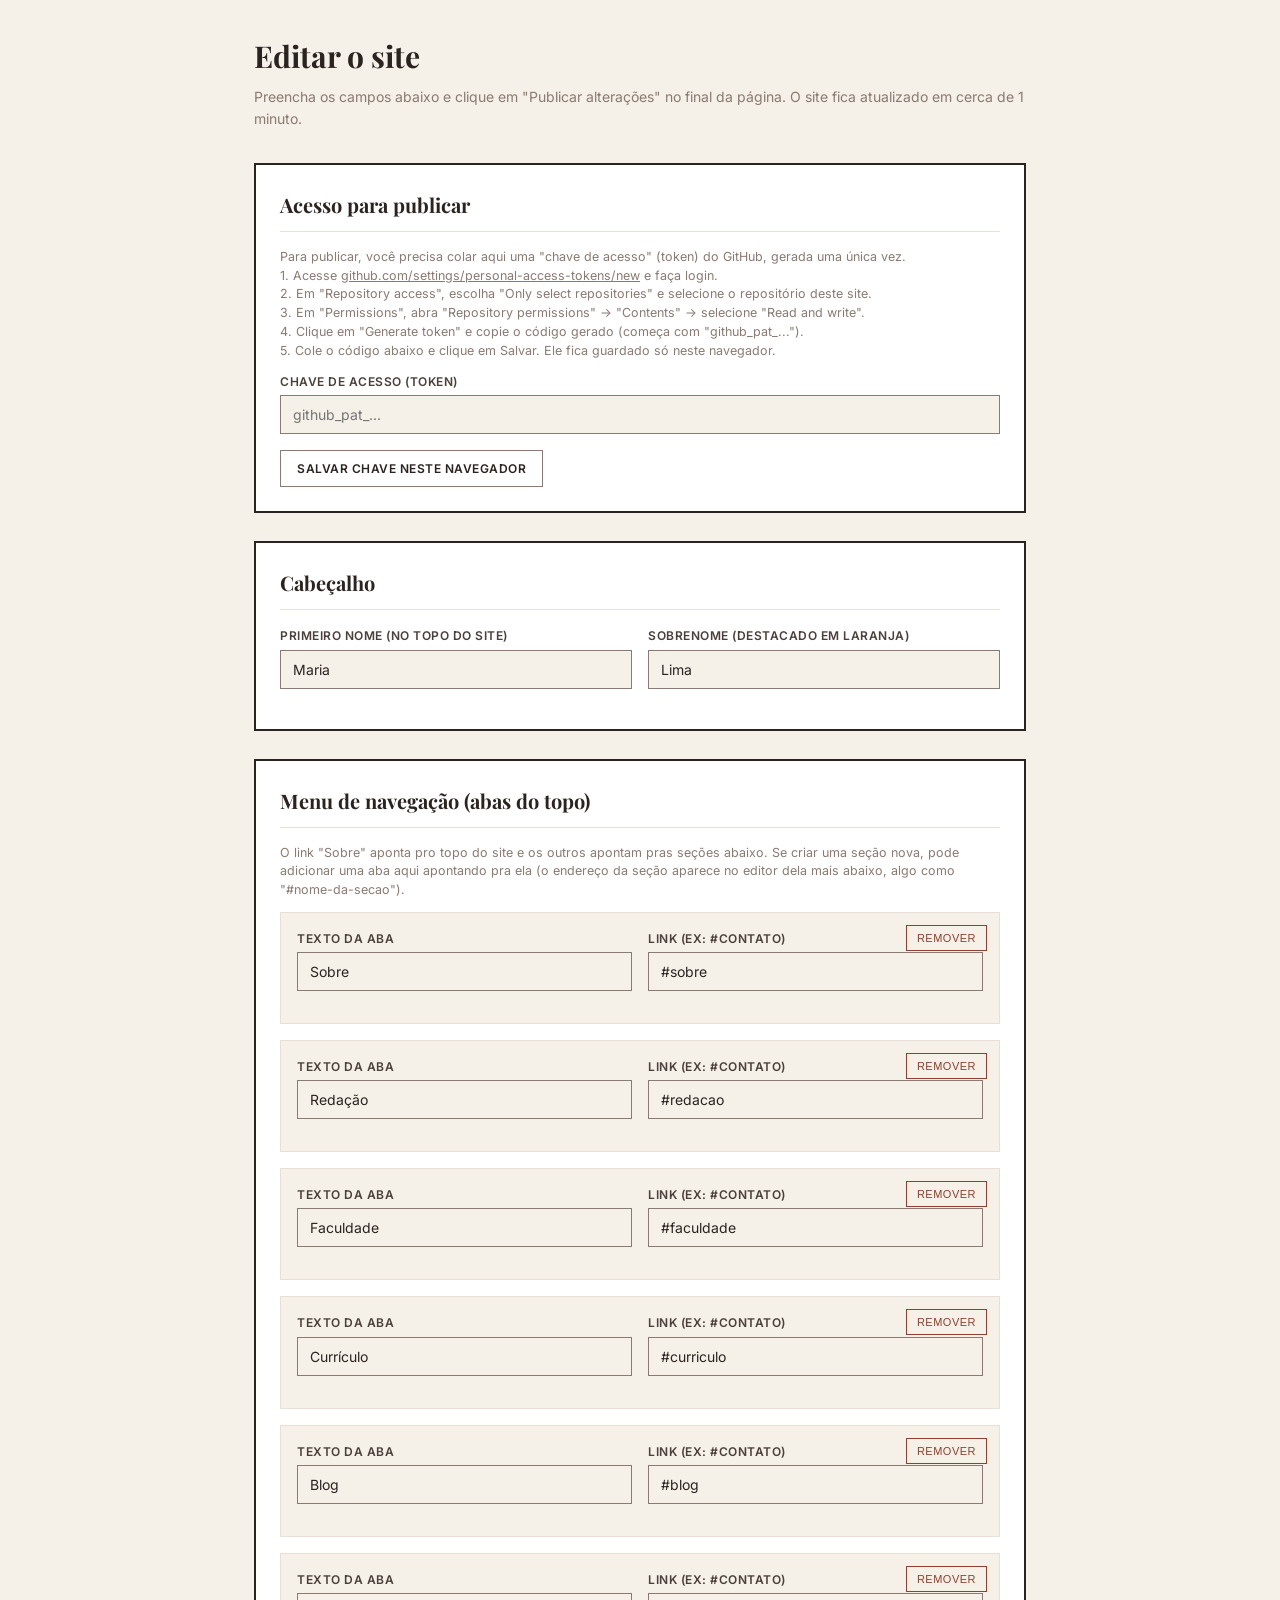
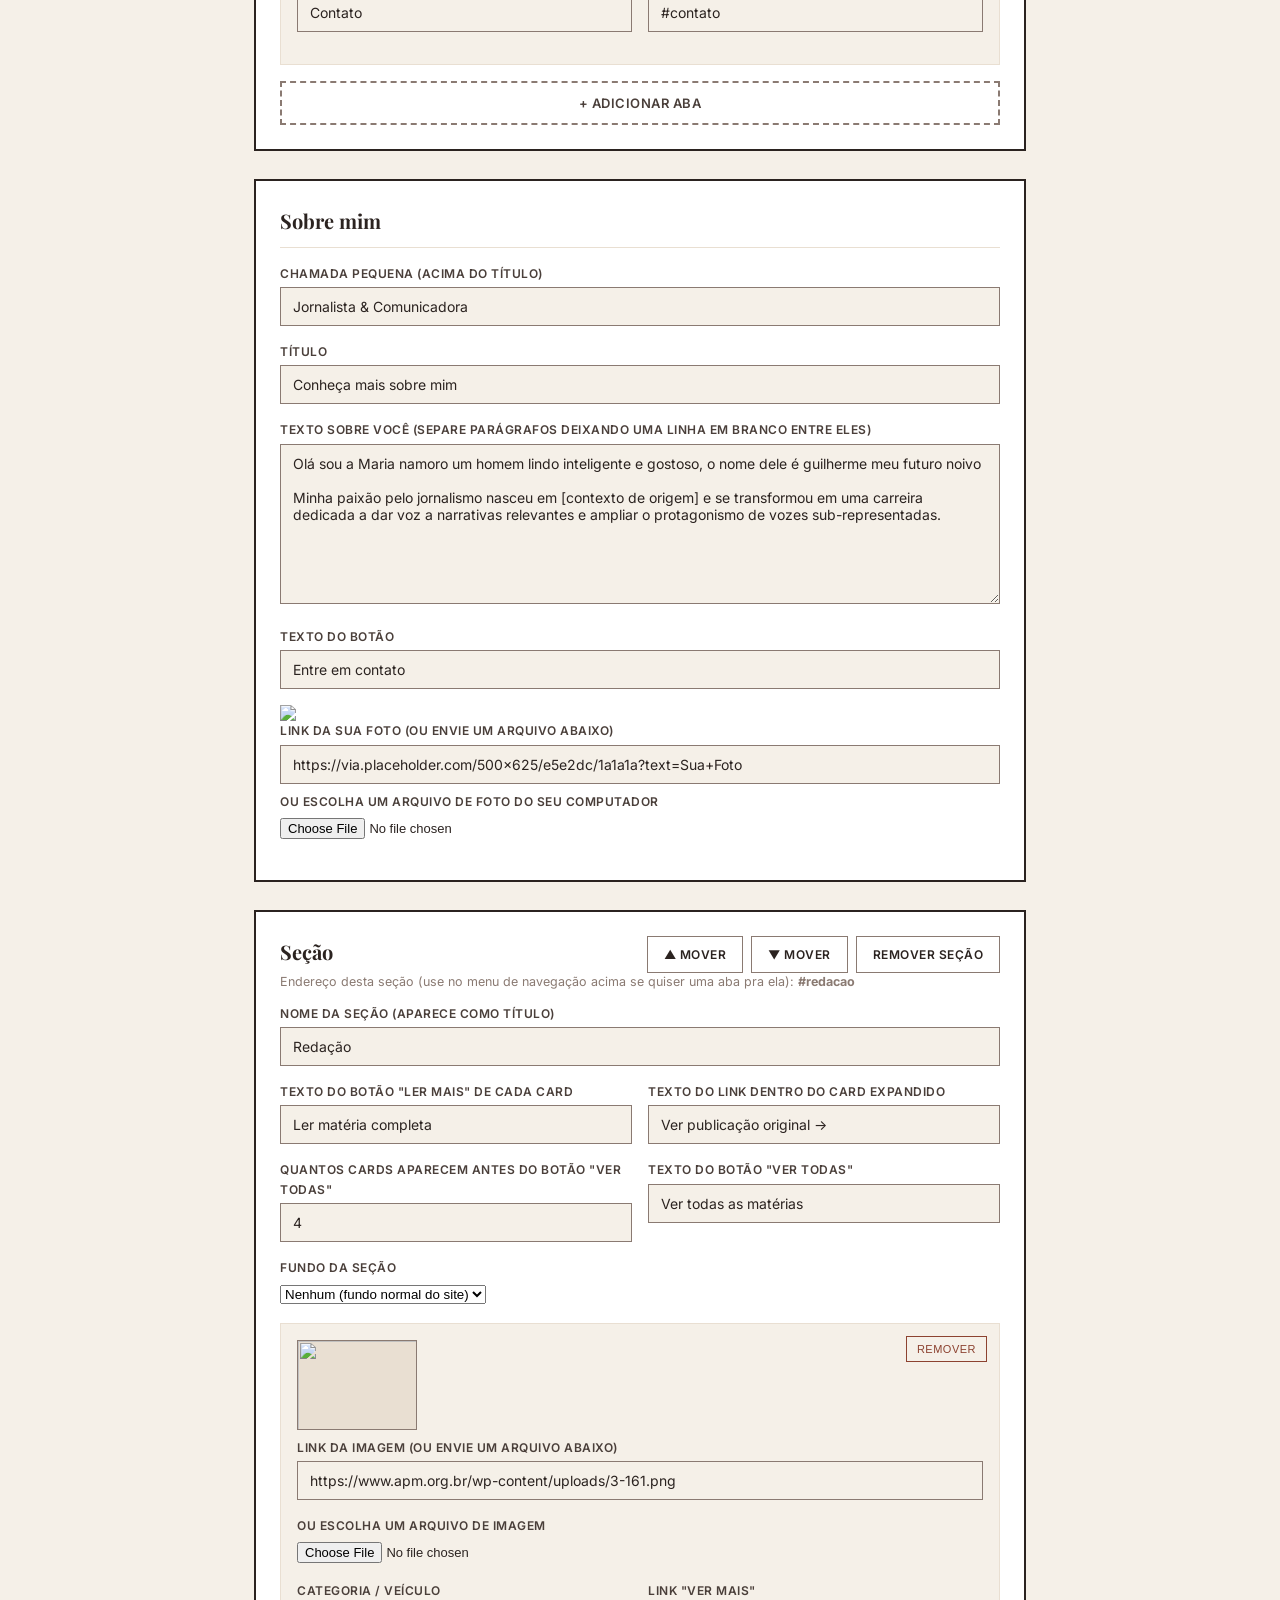
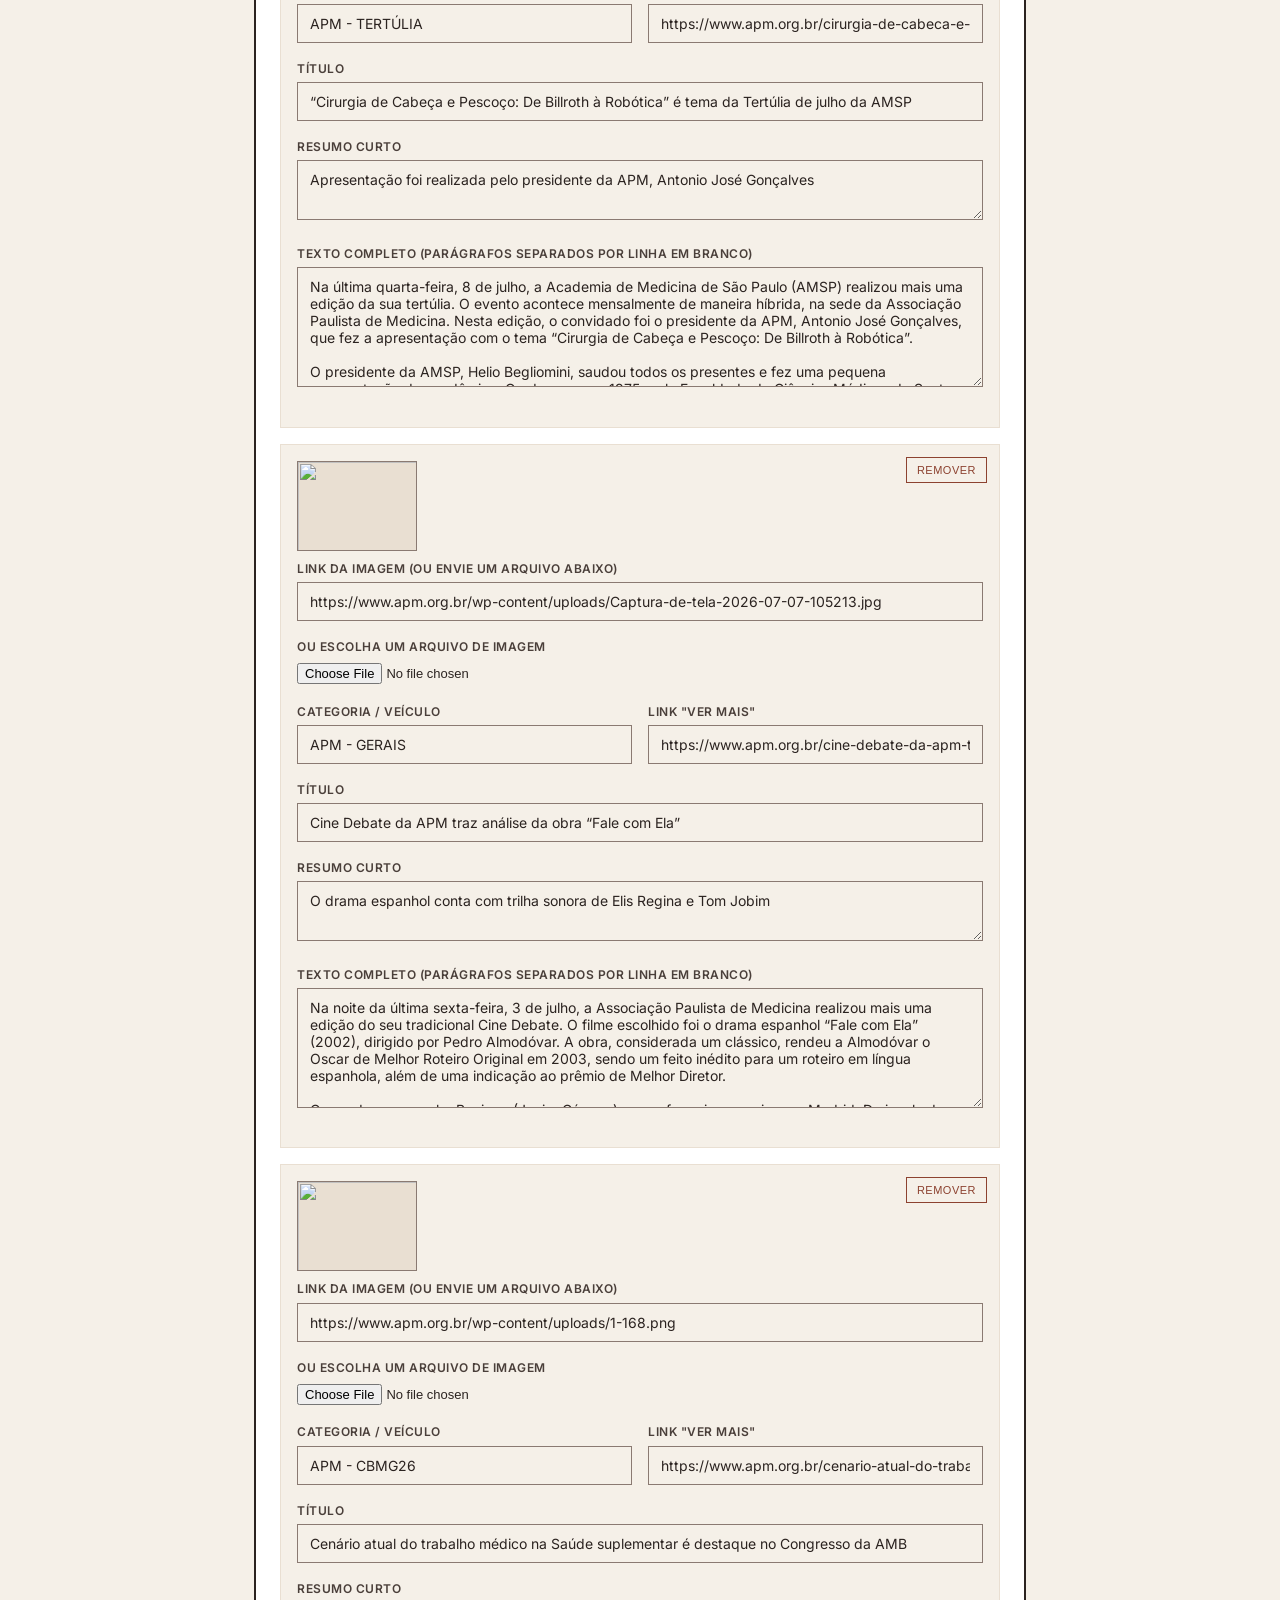
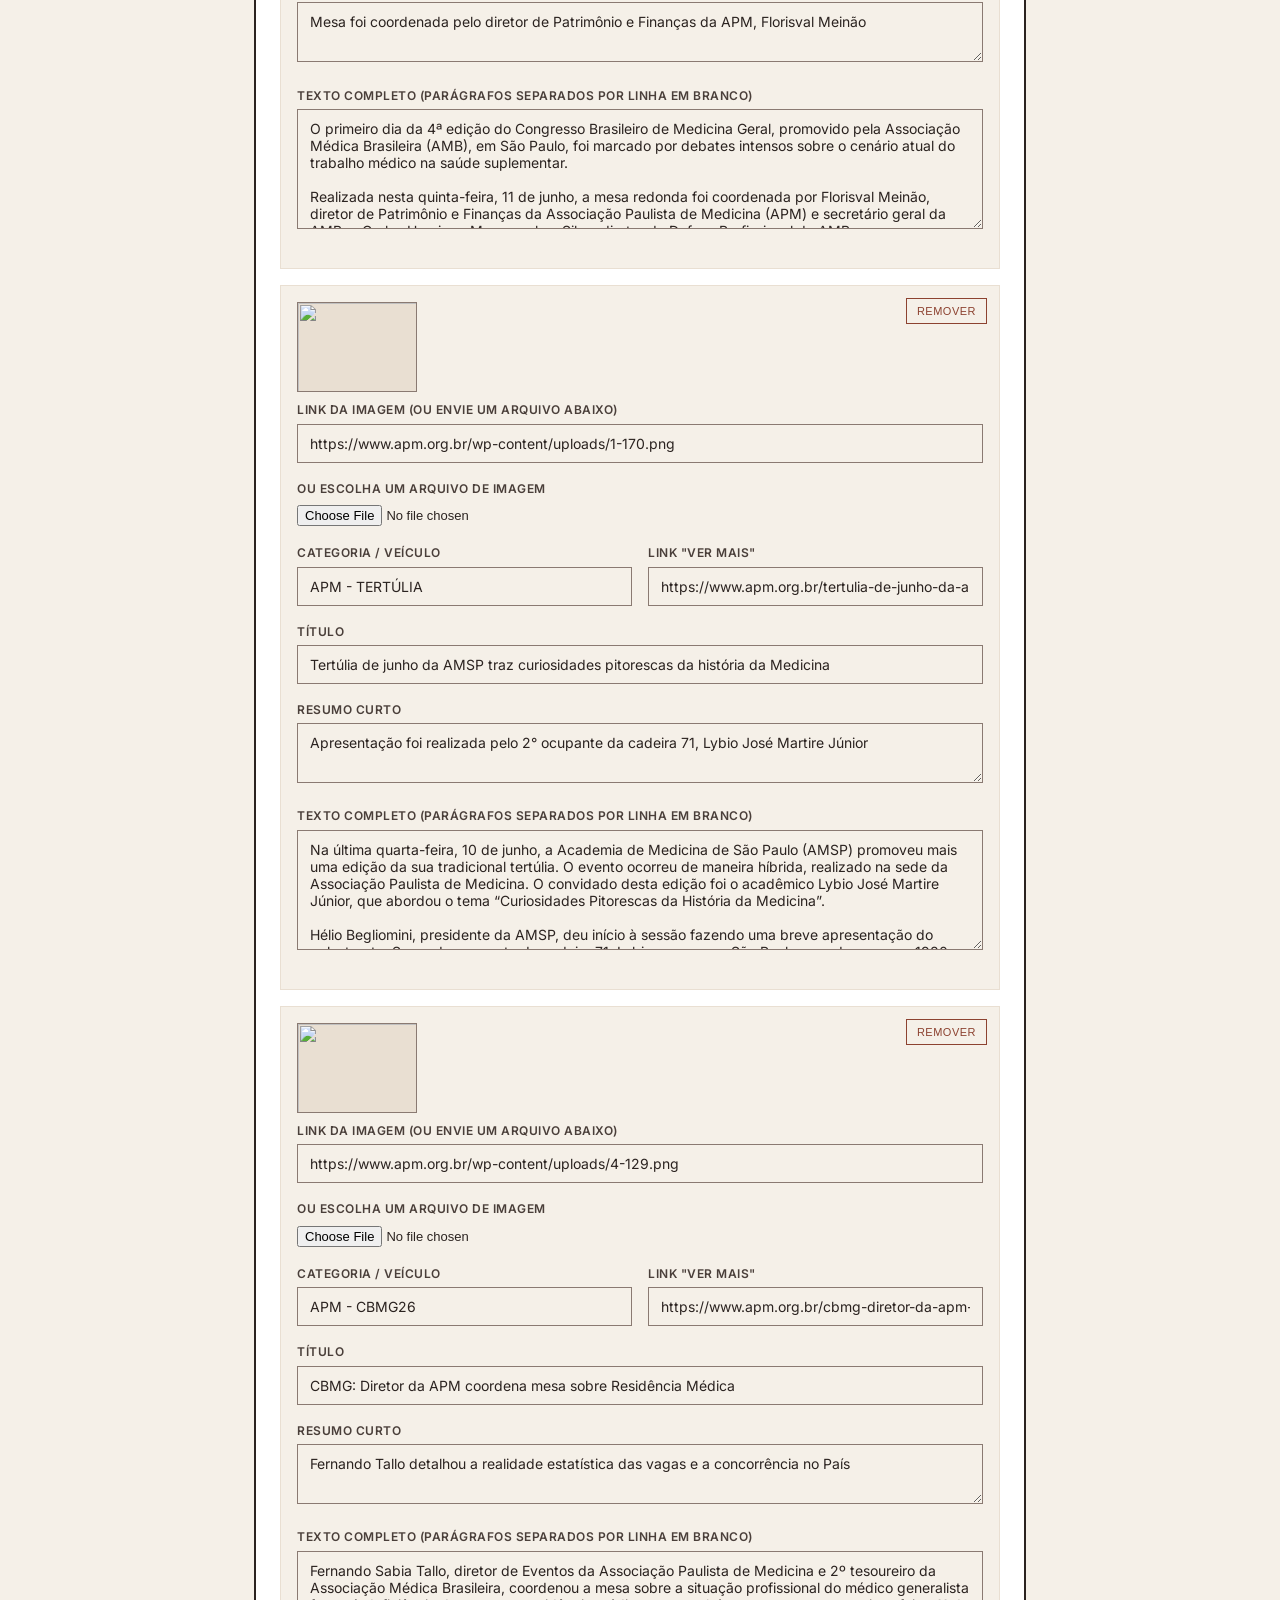
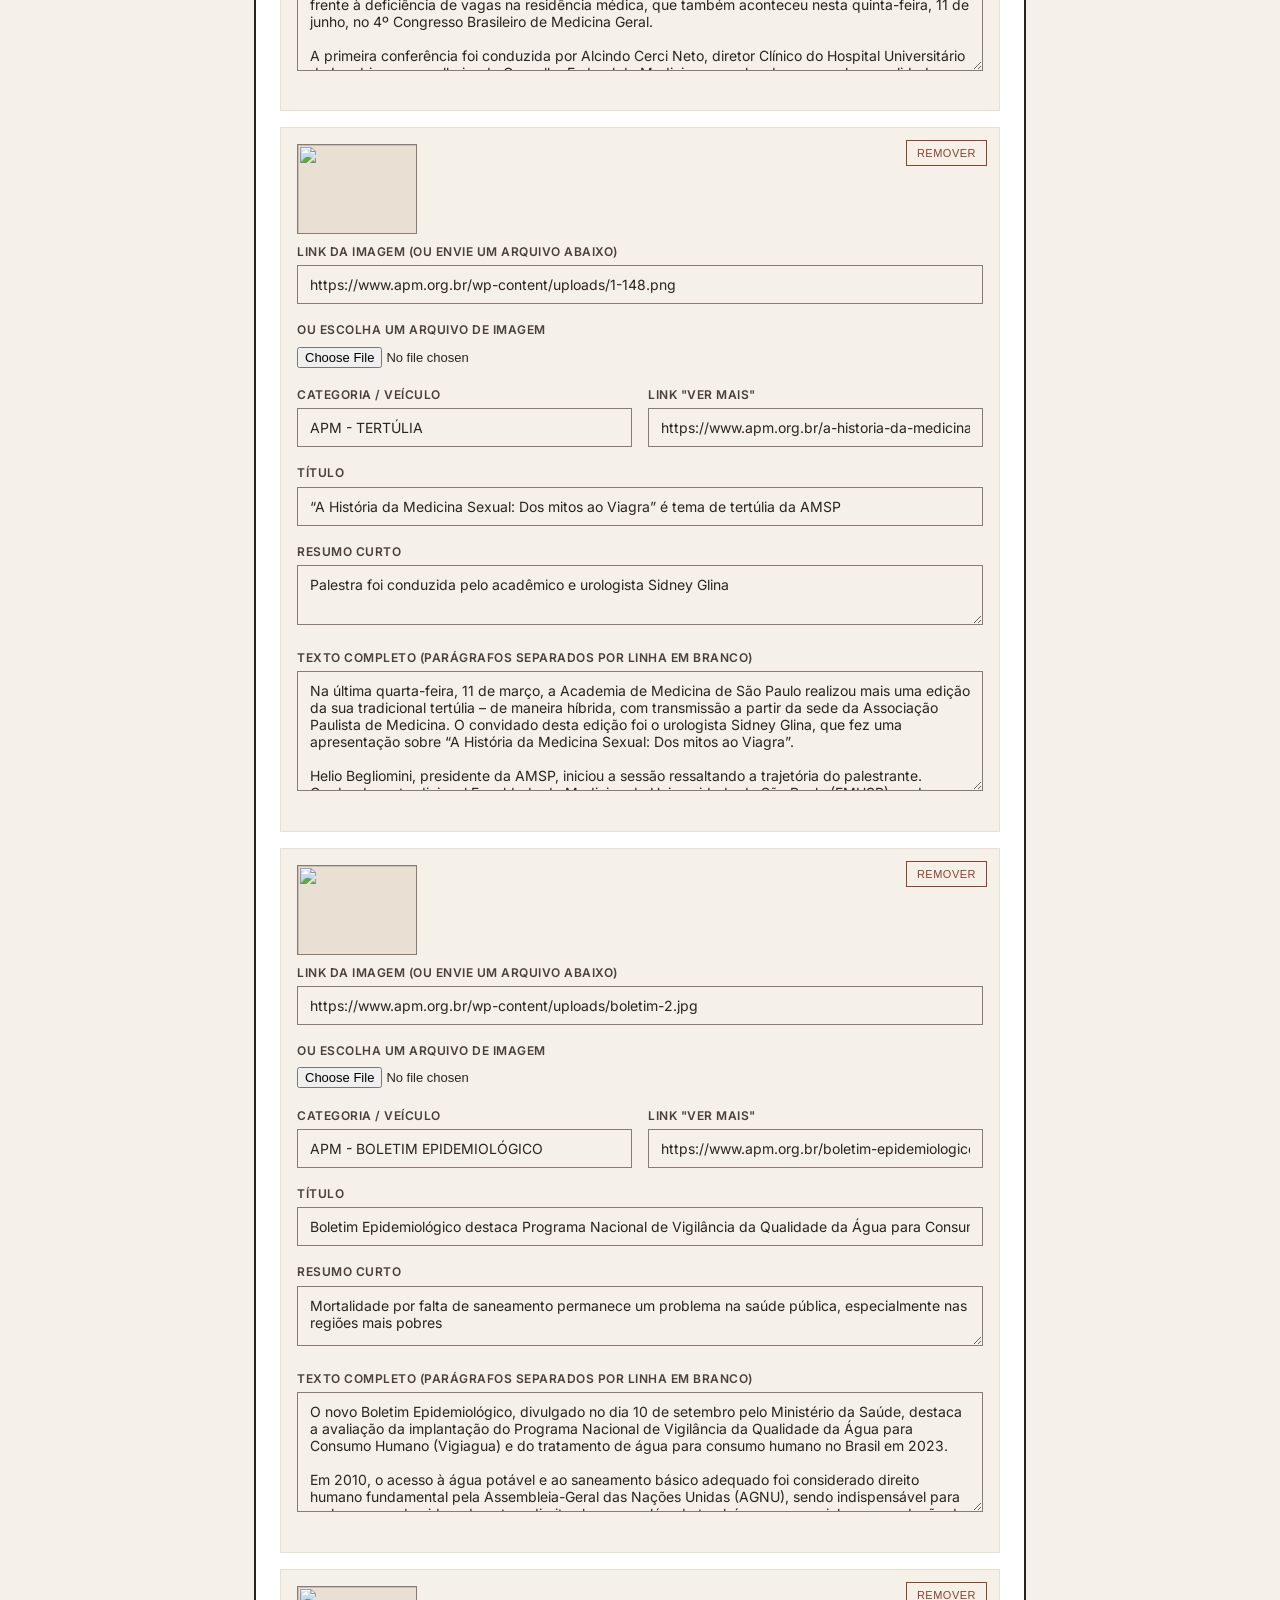
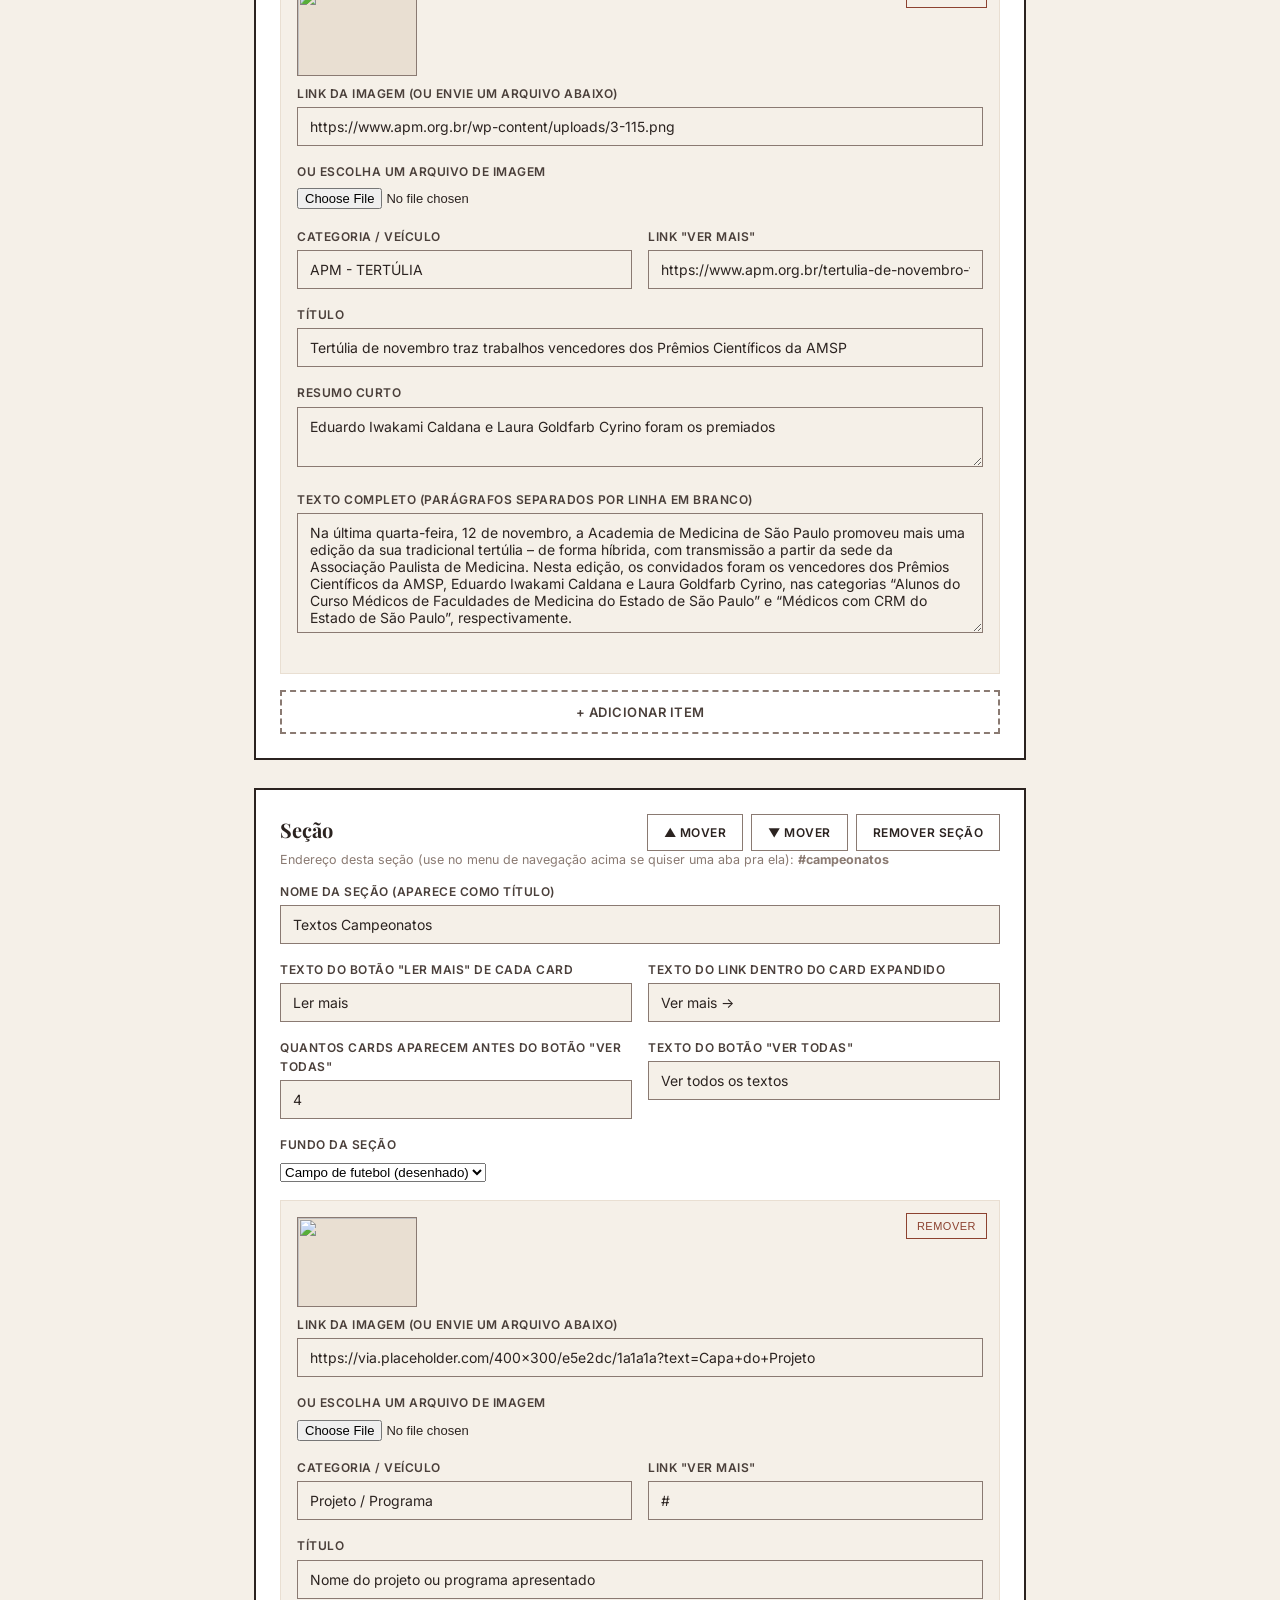
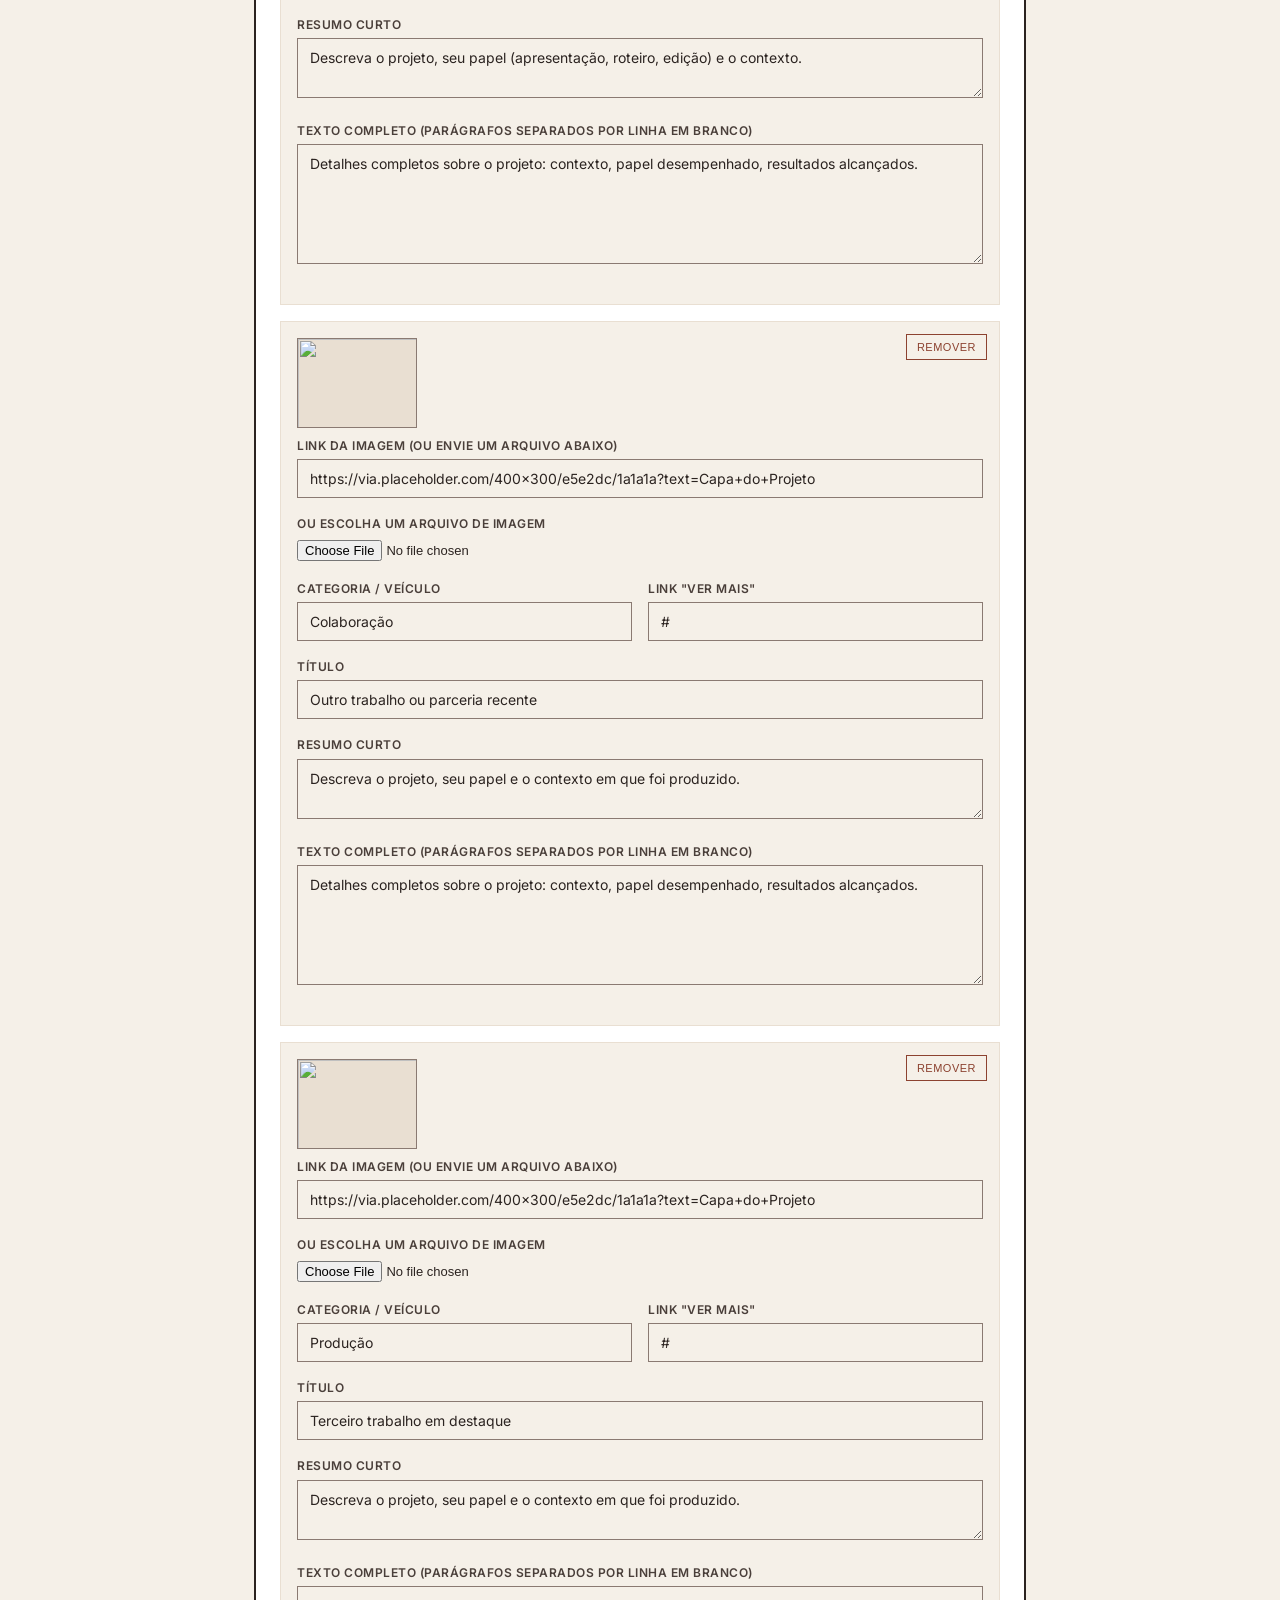
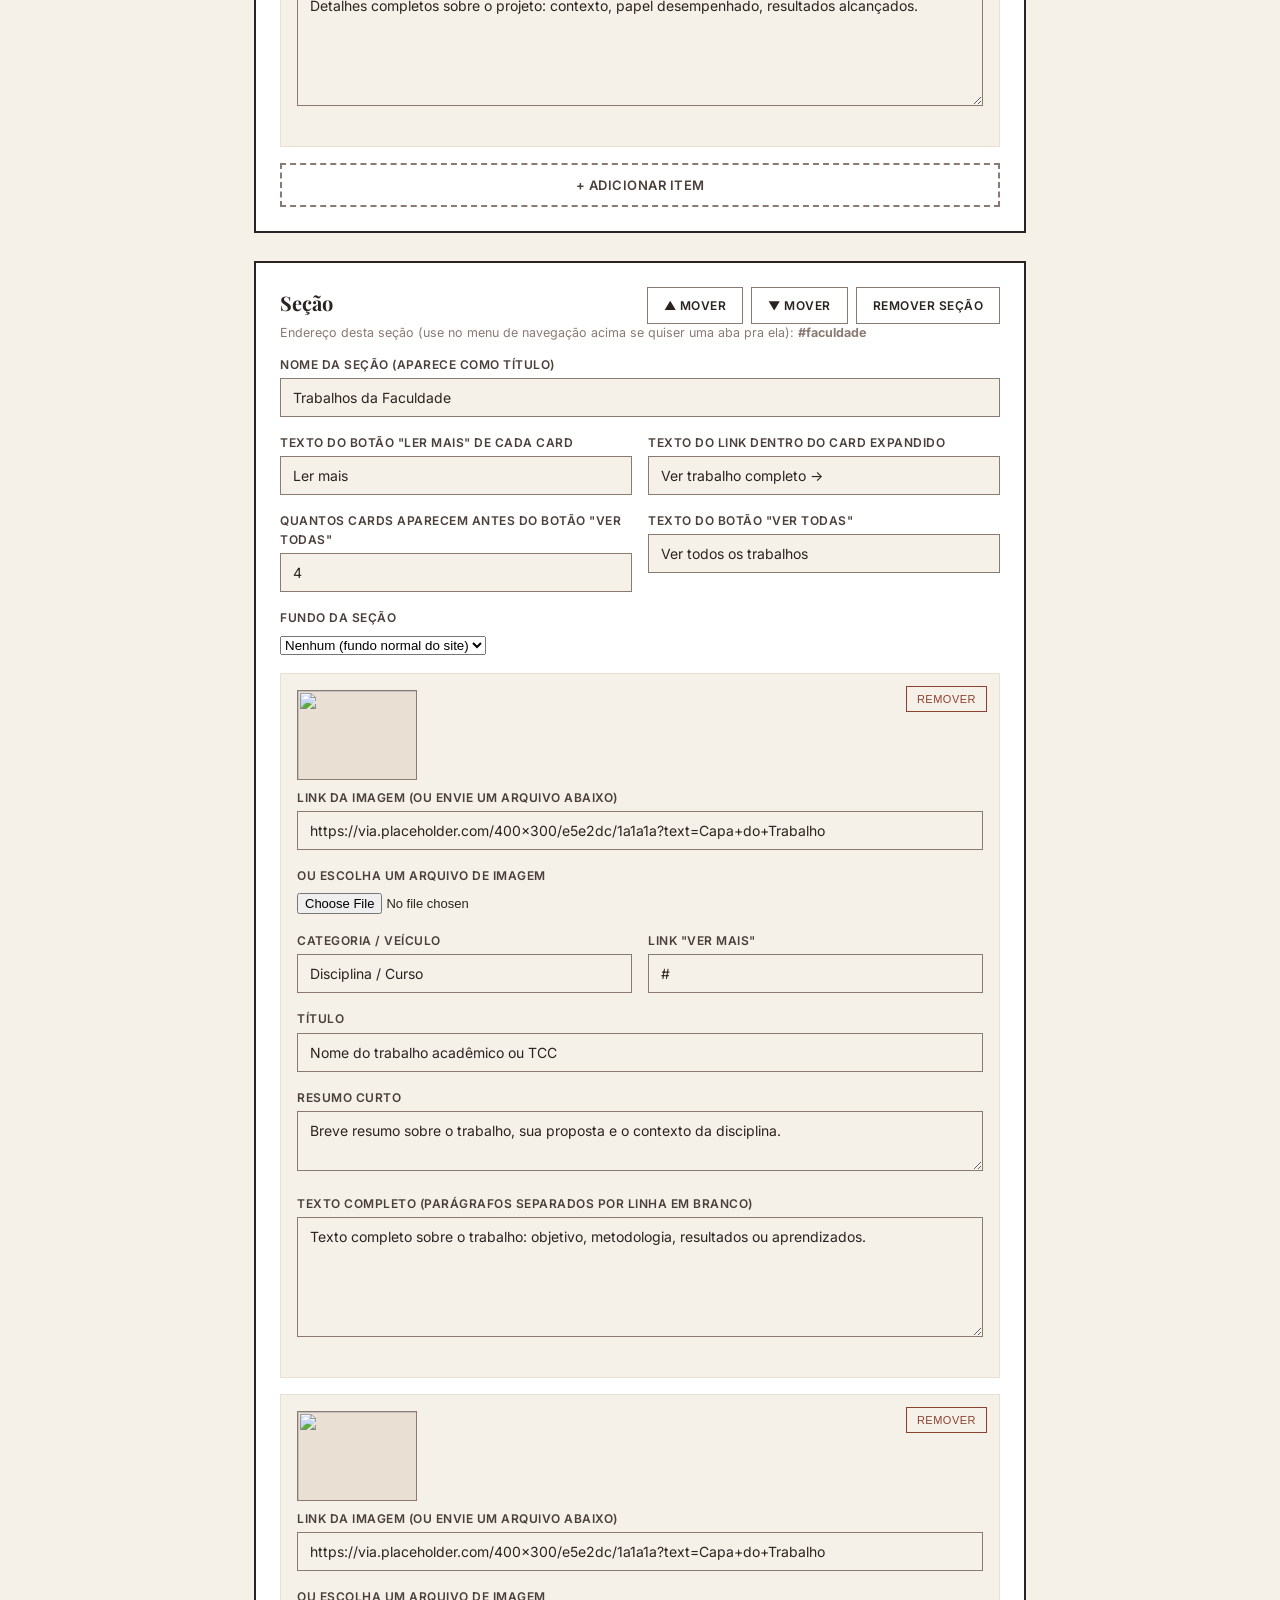
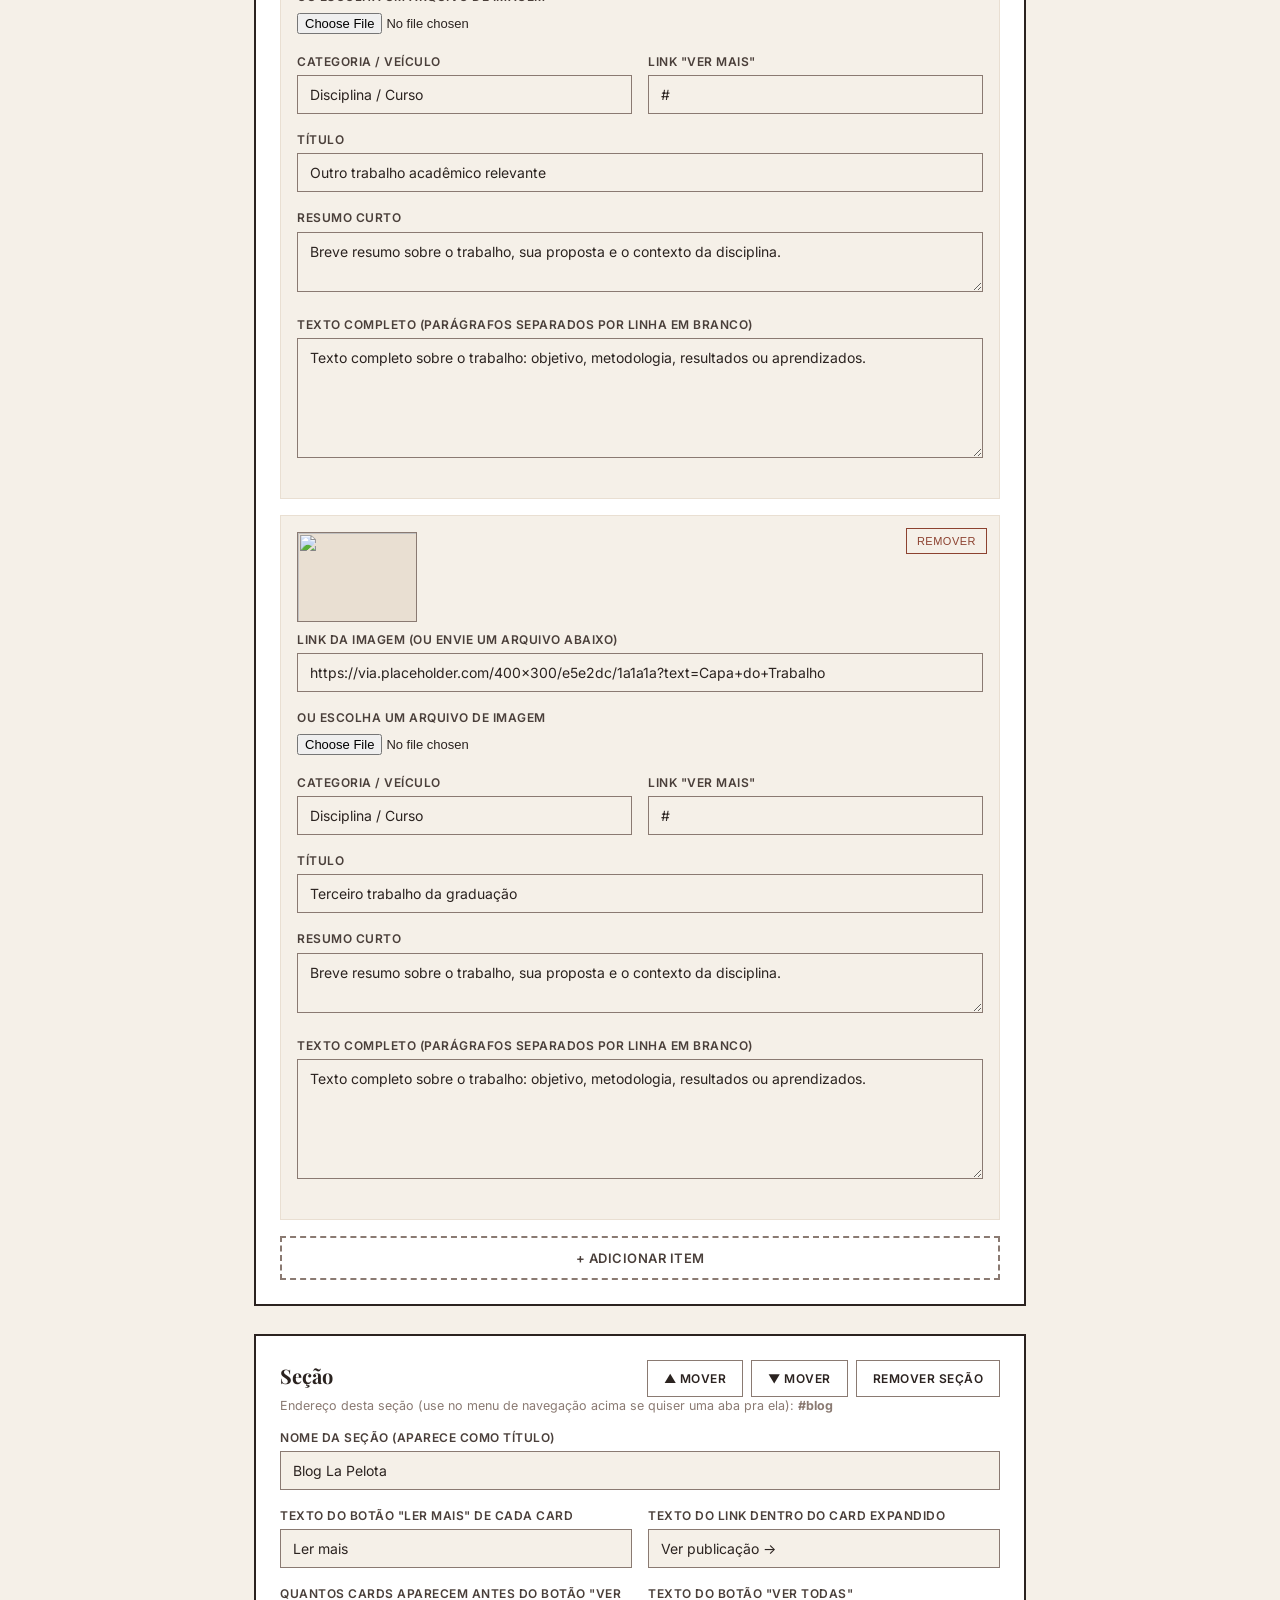
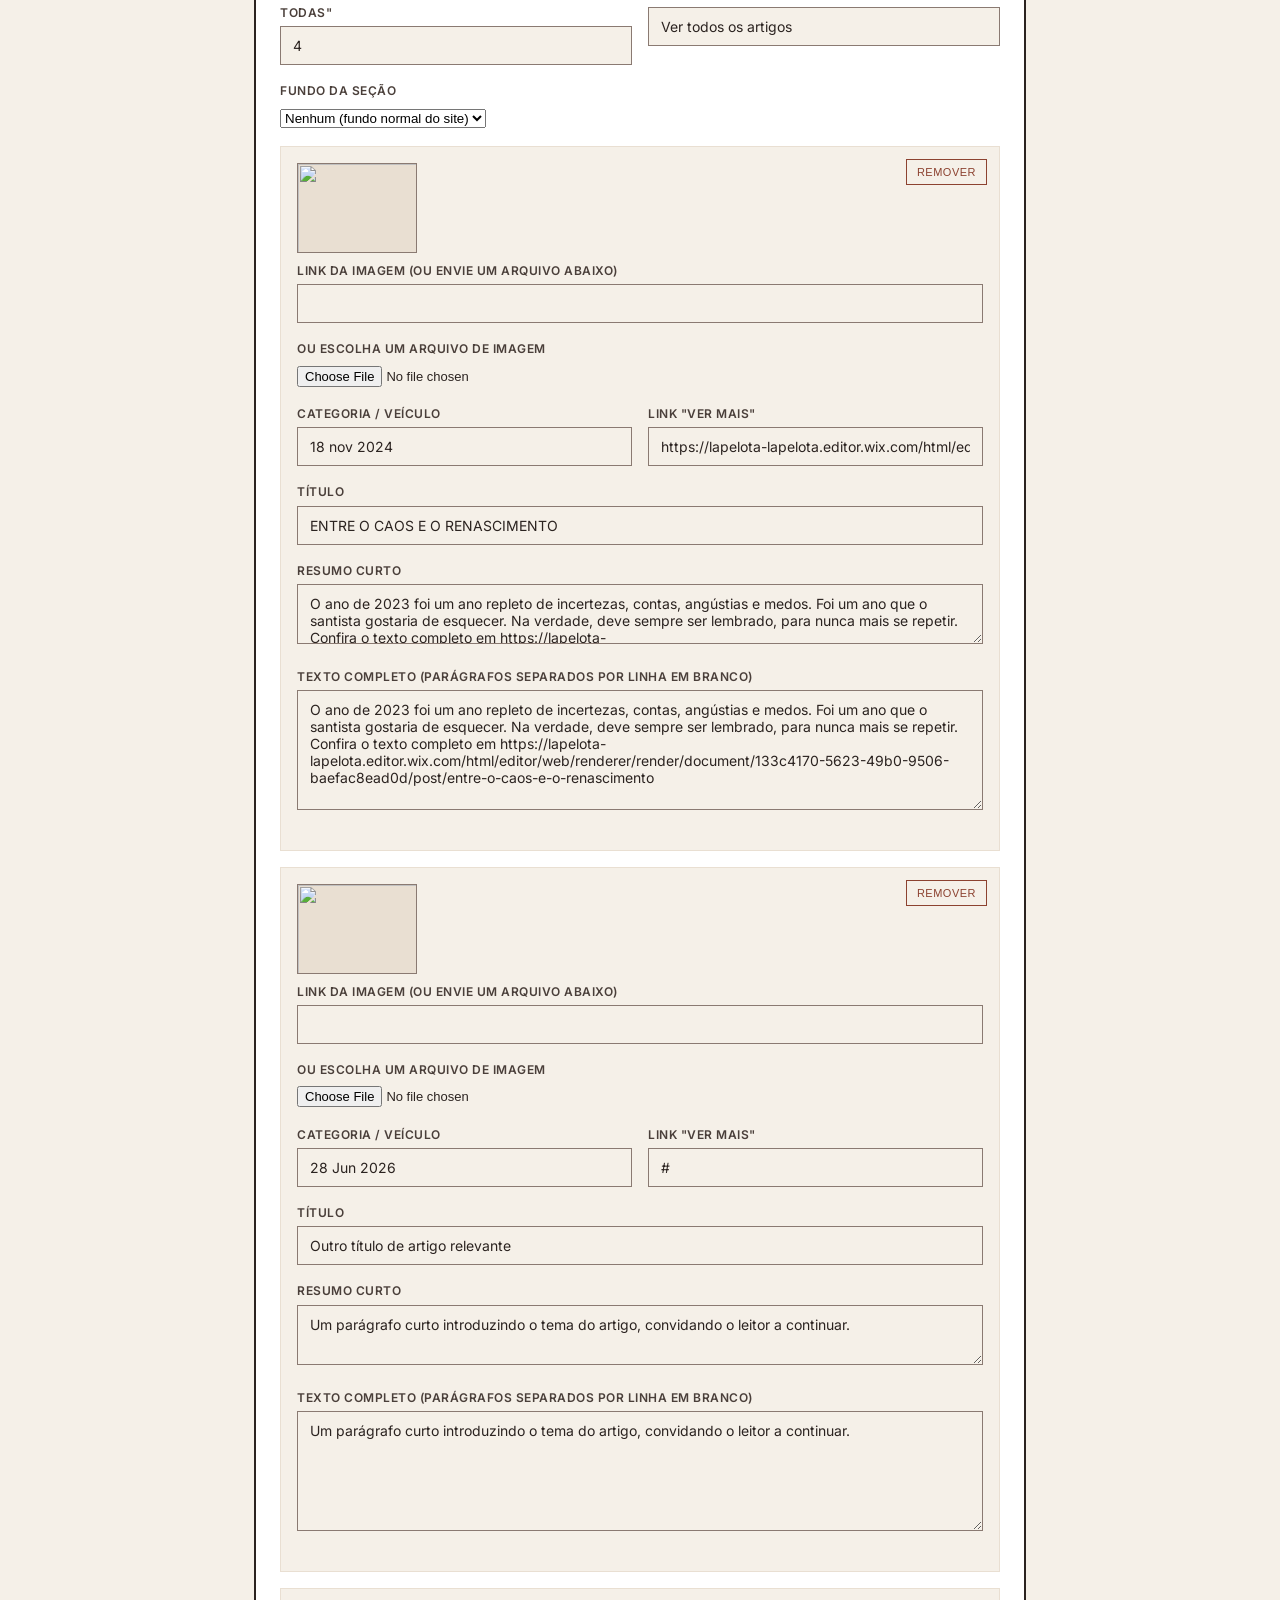
==== commit 989b73ca: "Adiciona coluna de Certificados, transforma Blog em cards e deixa a foto redonda - Currículo ganha u" ====
--- a/admin.html
+++ b/admin.html
@@ -98,10 +98,11 @@
 </div>
 
 <div class="painel">
-  <h2>Blog</h2>
-  <div class="campo"><label for="f-blog-titulo">Título da seção</label><input type="text" id="f-blog-titulo"></div>
-  <div id="blog-itens"></div>
-  <button class="btn-adicionar" data-secao="blog">+ Adicionar artigo</button>
+  <h2>Certificados & Cursos</h2>
+  <p class="ajuda">Aparece do lado do Currículo, numa coluna separada.</p>
+  <div class="campo"><label for="f-certificados-titulo">Título da coluna</label><input type="text" id="f-certificados-titulo"></div>
+  <div id="certificados-itens"></div>
+  <button class="btn-adicionar" data-secao="certificados">+ Adicionar certificado/curso</button>
 </div>
 
 <div class="painel">
--- a/style.css
+++ b/style.css
@@ -85,11 +85,15 @@
   margin-bottom:16px;
 }
 .hero-foto{
-  width:100%;
-  aspect-ratio:4/5;
+  width:220px;
+  height:220px;
+  aspect-ratio:1/1;
   object-fit:cover;
-  filter:grayscale(15%);
-  border:3px solid #fff;
+  border-radius:50%;
+  border:6px solid #fff;
+  box-shadow:0 10px 28px rgba(0,0,0,.3);
+  margin:0 auto;
+  display:block;
 }
 .btn{
   display:inline-block;
@@ -244,6 +248,7 @@
 }
 
 /* CURRÍCULO / EXPERIÊNCIA - timeline */
+.curriculo-grid{display:grid;grid-template-columns:1.4fr 1fr;gap:56px;align-items:start;}
 .timeline{border-left:2px solid var(--linha);padding-left:32px;}
 .timeline-item{margin-bottom:36px;position:relative;}
 .timeline-item::before{
@@ -258,16 +263,24 @@
 .timeline-item h3{font-family:'Playfair Display',serif;font-size:21px;margin-bottom:6px;}
 .timeline-item p{font-size:15px;color:var(--cinza-escuro);}
 
-/* BLOG */
-.blog-lista{display:flex;flex-direction:column;gap:0;}
-.blog-item{
-  display:grid;grid-template-columns:120px 1fr;gap:24px;
-  padding:24px 0;border-bottom:1px solid var(--cinza-claro);
-  align-items:start;
-}
-.blog-data{font-family:'Inter',sans-serif;font-size:12px;color:var(--cinza-medio);letter-spacing:1px;}
-.blog-item h3{font-family:'Playfair Display',serif;font-size:22px;margin-bottom:8px;}
-.blog-item p{color:var(--cinza-escuro);font-size:15px;}
+/* CERTIFICADOS & CURSOS */
+.certificados{border-left:1px solid var(--cinza-claro);padding-left:32px;}
+.certificados h3{
+  font-family:'Playfair Display',serif;font-size:20px;margin-bottom:20px;
+}
+.certificado-item{margin-bottom:20px;padding-bottom:20px;border-bottom:1px dashed var(--cinza-claro);}
+.certificado-item:last-child{border-bottom:none;margin-bottom:0;padding-bottom:0;}
+.certificado-item h4{font-family:'Playfair Display',serif;font-size:16.5px;margin-bottom:3px;}
+.certificado-item .certificado-instituicao{font-size:14px;color:var(--cinza-escuro);}
+.certificado-item .certificado-ano{
+  font-family:'Inter',sans-serif;font-size:11px;letter-spacing:1px;
+  text-transform:uppercase;color:var(--cinza-medio);
+}
+
+@media(max-width:800px){
+  .curriculo-grid{grid-template-columns:1fr;}
+  .certificados{border-left:none;padding-left:0;margin-top:40px;}
+}
 
 /* CONTATO */
 .contato{
@@ -301,10 +314,8 @@
 
 @media(max-width:800px){
   .hero-grid{grid-template-columns:1fr;}
-  .hero-foto{max-width:280px;margin:0 auto;}
   .grid-materias{grid-template-columns:1fr;}
   .contato-grid{grid-template-columns:1fr;}
   nav ul{gap:16px;flex-wrap:wrap;}
   .header-main{flex-direction:column;align-items:flex-start;}
-  .blog-item{grid-template-columns:1fr;}
-}
+}
